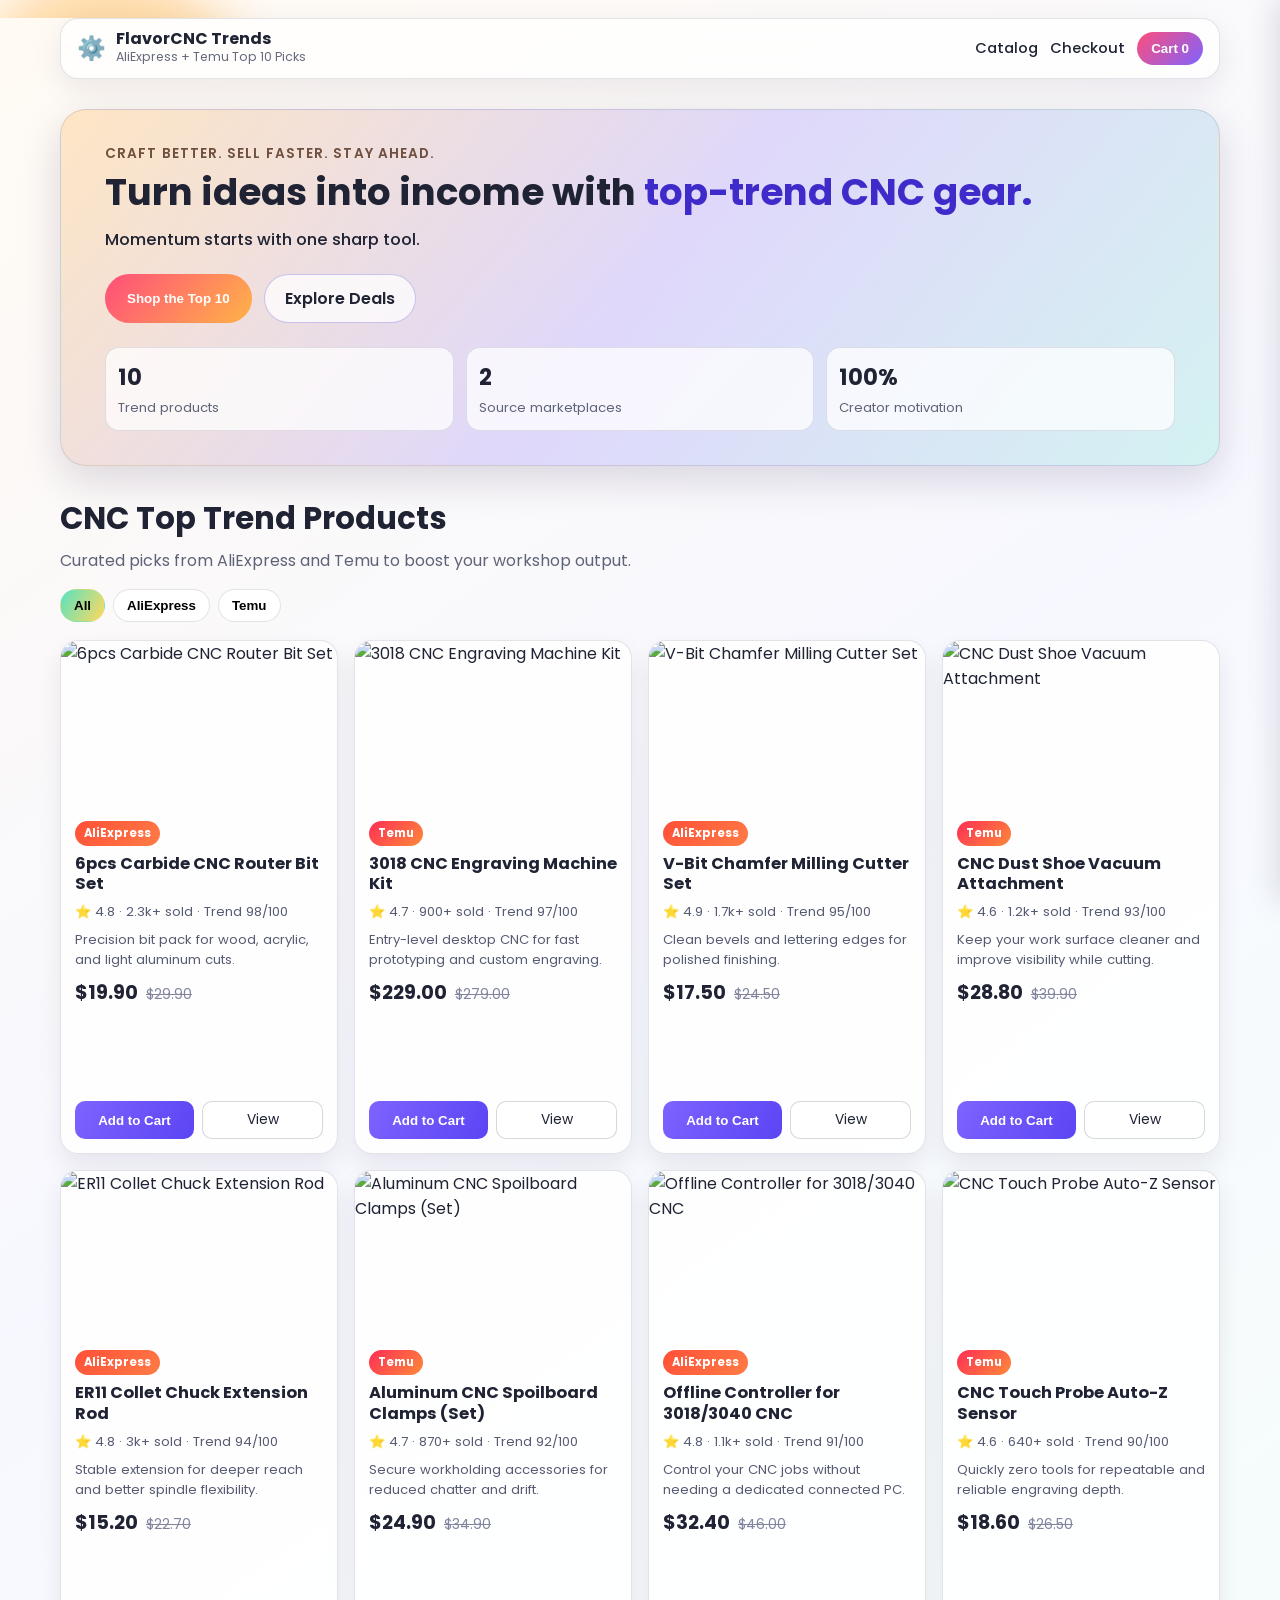
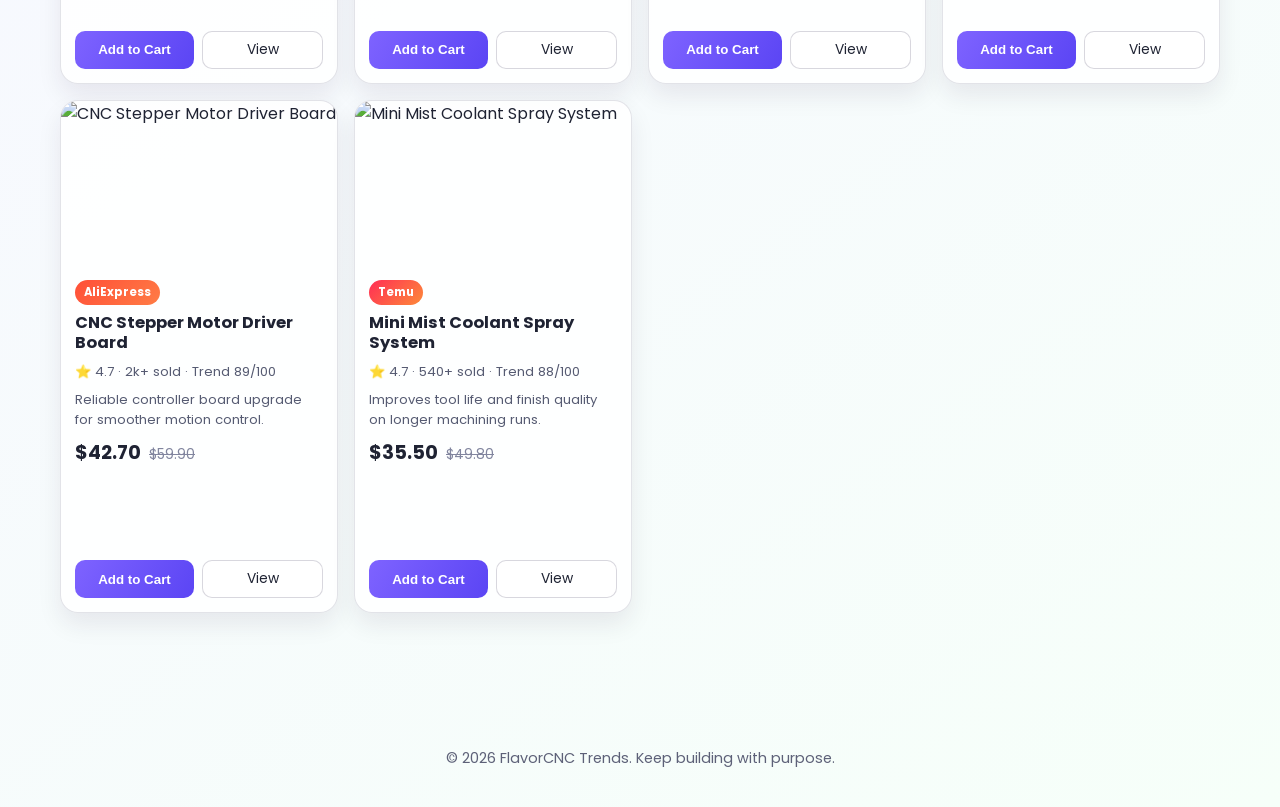
==== index.html @ 356f675e "Initial commit — CNC trend store with product catalog, cart, and payment integration" ====
<!DOCTYPE html>
<html lang="en">
<head>
  <meta charset="UTF-8">
  <meta name="viewport" content="width=device-width, initial-scale=1.0">
  <meta name="description" content="Buy top trending CNC products from AliExpress and Temu with fast checkout options.">
  <title>FlavorCNC Trends | Top 10 CNC Picks</title>
  <link rel="preconnect" href="https://fonts.googleapis.com">
  <link rel="preconnect" href="https://fonts.gstatic.com" crossorigin>
  <link href="https://fonts.googleapis.com/css2?family=Poppins:wght@400;500;600;700;800&display=swap" rel="stylesheet">
  <link rel="stylesheet" href="styles.css">
  <script src="https://www.paypal.com/sdk/js?client-id=sb&currency=USD&intent=capture"></script>
  <script async src="https://pay.google.com/gp/p/js/pay.js"></script>
</head>
<body>
  <div class="flavor-bg" aria-hidden="true">
    <span class="blob blob-1"></span>
    <span class="blob blob-2"></span>
    <span class="blob blob-3"></span>
    <span class="blob blob-4"></span>
  </div>

  <header class="topbar">
    <div class="brand">
      <span class="brand-logo">⚙️</span>
      <div>
        <p class="brand-title">FlavorCNC Trends</p>
        <p class="brand-subtitle">AliExpress + Temu Top 10 Picks</p>
      </div>
    </div>
    <nav class="top-links">
      <a href="#catalog">Catalog</a>
      <a href="#checkout-section">Checkout</a>
      <button id="open-cart-btn" class="cart-chip" type="button">
        Cart <span id="cart-count">0</span>
      </button>
    </nav>
  </header>

  <main class="container">
    <section class="hero" id="home">
      <p class="eyebrow">Craft Better. Sell Faster. Stay Ahead.</p>
      <h1>Turn ideas into income with <span>top-trend CNC gear.</span></h1>
      <p class="motivation" id="hero-motivation">Momentum starts with one sharp tool.</p>
      <div class="hero-actions">
        <button id="shop-now-btn" class="cta-btn" type="button">Shop the Top 10</button>
        <a href="#catalog" class="ghost-btn">Explore Deals</a>
      </div>
      <div class="metrics">
        <article>
          <h3 id="metric-products">0</h3>
          <p>Trend products</p>
        </article>
        <article>
          <h3 id="metric-shops">0</h3>
          <p>Source marketplaces</p>
        </article>
        <article>
          <h3 id="metric-energy">0%</h3>
          <p>Creator motivation</p>
        </article>
      </div>
    </section>

    <section id="catalog" class="catalog">
      <div class="section-head">
        <h2>CNC Top Trend Products</h2>
        <p>Curated picks from AliExpress and Temu to boost your workshop output.</p>
      </div>
      <div class="filter-row" id="filter-row">
        <button class="filter-btn active" data-source="All" type="button">All</button>
        <button class="filter-btn" data-source="AliExpress" type="button">AliExpress</button>
        <button class="filter-btn" data-source="Temu" type="button">Temu</button>
      </div>
      <div id="product-grid" class="product-grid" aria-live="polite"></div>
    </section>

    <aside id="cart-drawer" class="cart-drawer" aria-label="Shopping cart">
      <div class="cart-header">
        <h2>Your Cart</h2>
        <button id="close-cart-btn" class="icon-btn" type="button" aria-label="Close cart">✕</button>
      </div>
      <div id="cart-items" class="cart-items"></div>
      <div class="cart-footer">
        <div class="cart-row">
          <span>Subtotal</span>
          <strong id="cart-total">$0.00</strong>
        </div>
        <button id="checkout-btn" class="checkout-btn" type="button">Proceed to Checkout</button>
      </div>
    </aside>

    <section id="checkout-section" class="checkout-section hidden">
      <div class="checkout-head">
        <h2>Checkout</h2>
        <p>Pay securely using your preferred method.</p>
      </div>
      <div class="checkout-summary">
        <p>Items: <strong id="checkout-items-count">0</strong></p>
        <p>Total: <strong id="checkout-total">$0.00</strong></p>
      </div>
      <div class="payment-methods">
        <article class="pay-card">
          <h3>PayPal</h3>
          <p>Fast checkout with your PayPal account.</p>
          <div id="paypal-button-container" class="pay-slot"></div>
        </article>
        <article class="pay-card">
          <h3>Google Pay</h3>
          <p>Tap-and-go style payment powered by Google Pay.</p>
          <div id="google-pay-button-container" class="pay-slot"></div>
        </article>
      </div>
      <p id="payment-feedback" class="payment-feedback" aria-live="polite"></p>
      <p class="sandbox-note">Sandbox/test payment mode is enabled by default. Replace credentials before production use.</p>
    </section>
  </main>

  <footer class="footer">
    <p>© <span id="year"></span> FlavorCNC Trends. Keep building with purpose.</p>
  </footer>

  <script src="products.js"></script>
  <script src="payments.js"></script>
  <script src="app.js"></script>
</body>
</html>
---- styles.css ----
:root {
  --berry: #ff4e7a;
  --mango: #ffb347;
  --mint: #59e2c2;
  --grape: #7e63ff;
  --citrus: #ffd95e;
  --cream: #fff9ef;
  --ink: #1f2333;
  --panel: rgba(255, 255, 255, 0.85);
  --border: rgba(30, 30, 70, 0.12);
  --shadow: 0 14px 40px rgba(35, 14, 66, 0.15);
}

* {
  box-sizing: border-box;
}

html,
body {
  margin: 0;
  padding: 0;
  font-family: "Poppins", sans-serif;
  color: var(--ink);
  background: linear-gradient(145deg, #fffaf3 0%, #f7f8ff 40%, #f6fff9 100%);
}

body {
  min-height: 100vh;
}

a {
  color: inherit;
}

.flavor-bg {
  position: fixed;
  inset: 0;
  pointer-events: none;
  z-index: -1;
  overflow: hidden;
}

.blob {
  position: absolute;
  width: 280px;
  height: 280px;
  border-radius: 999px;
  filter: blur(26px);
  opacity: 0.45;
  animation: float 14s ease-in-out infinite;
}

.blob-1 {
  background: var(--mango);
  top: -30px;
  left: -30px;
}

.blob-2 {
  background: var(--berry);
  right: 10%;
  top: 80px;
  animation-delay: -2s;
}

.blob-3 {
  background: var(--grape);
  bottom: 15%;
  left: 8%;
  animation-delay: -4s;
}

.blob-4 {
  background: var(--mint);
  right: -60px;
  bottom: -30px;
  animation-delay: -6s;
}

@keyframes float {
  0%,
  100% {
    transform: translateY(0) translateX(0) scale(1);
  }
  50% {
    transform: translateY(-14px) translateX(8px) scale(1.05);
  }
}

.container {
  width: min(1160px, 92vw);
  margin: 0 auto;
  padding-bottom: 90px;
}

.topbar {
  width: min(1160px, 92vw);
  margin: 18px auto 0;
  display: flex;
  justify-content: space-between;
  align-items: center;
  gap: 20px;
  position: sticky;
  top: 12px;
  z-index: 5;
  background: rgba(255, 255, 255, 0.75);
  border: 1px solid var(--border);
  border-radius: 18px;
  backdrop-filter: blur(12px);
  padding: 12px 16px;
  box-shadow: 0 10px 30px rgba(35, 14, 66, 0.08);
}

.brand {
  display: flex;
  align-items: center;
  gap: 10px;
}

.brand-logo {
  font-size: 1.45rem;
}

.brand-title {
  margin: 0;
  font-weight: 700;
  line-height: 1.05;
}

.brand-subtitle {
  margin: 0;
  font-size: 0.78rem;
  color: #676a7c;
}

.top-links {
  display: flex;
  align-items: center;
  gap: 12px;
}

.top-links a {
  font-size: 0.92rem;
  text-decoration: none;
  font-weight: 500;
}

.cart-chip {
  border: 0;
  border-radius: 999px;
  background: linear-gradient(135deg, var(--berry), var(--grape));
  color: #fff;
  font-weight: 600;
  padding: 9px 14px;
  cursor: pointer;
}

.hero {
  margin-top: 30px;
  background: linear-gradient(130deg, rgba(255, 179, 71, 0.28), rgba(126, 99, 255, 0.22), rgba(89, 226, 194, 0.22));
  border: 1px solid var(--border);
  border-radius: 26px;
  padding: 34px clamp(18px, 4vw, 44px);
  box-shadow: var(--shadow);
}

.eyebrow {
  margin: 0 0 8px 0;
  font-size: 0.85rem;
  letter-spacing: 0.08em;
  text-transform: uppercase;
  color: #6f4f3e;
  font-weight: 600;
}

.hero h1 {
  margin: 0;
  font-size: clamp(1.8rem, 2.9vw, 3rem);
  line-height: 1.12;
}

.hero h1 span {
  color: #3f2bc9;
}

.motivation {
  margin: 14px 0 0;
  font-size: 1.04rem;
  font-weight: 500;
}

.hero-actions {
  display: flex;
  gap: 12px;
  margin-top: 22px;
  flex-wrap: wrap;
}

.cta-btn,
.checkout-btn {
  border: 0;
  border-radius: 999px;
  padding: 12px 22px;
  font-weight: 700;
  cursor: pointer;
  background: linear-gradient(130deg, var(--berry), var(--mango));
  color: #fff;
}

.ghost-btn {
  text-decoration: none;
  border-radius: 999px;
  padding: 11px 20px;
  border: 1px solid rgba(63, 43, 201, 0.26);
  background: rgba(255, 255, 255, 0.75);
  font-weight: 600;
}

.metrics {
  margin-top: 24px;
  display: grid;
  grid-template-columns: repeat(3, minmax(120px, 1fr));
  gap: 12px;
}

.metrics article {
  background: rgba(255, 255, 255, 0.75);
  border: 1px solid var(--border);
  border-radius: 14px;
  padding: 12px;
}

.metrics h3 {
  margin: 0;
  font-size: 1.4rem;
}

.metrics p {
  margin: 4px 0 0;
  font-size: 0.82rem;
  color: #5f6378;
}

.catalog {
  margin-top: 30px;
}

.section-head h2 {
  margin: 0;
  font-size: clamp(1.3rem, 2.4vw, 2rem);
}

.section-head p {
  margin: 6px 0 0;
  color: #5f6378;
}

.filter-row {
  display: flex;
  gap: 8px;
  margin: 16px 0 18px;
  flex-wrap: wrap;
}

.filter-btn {
  border: 1px solid var(--border);
  background: rgba(255, 255, 255, 0.9);
  padding: 8px 13px;
  border-radius: 999px;
  cursor: pointer;
  font-weight: 600;
}

.filter-btn.active {
  background: linear-gradient(120deg, var(--mint), var(--citrus));
  border-color: transparent;
}

.product-grid {
  display: grid;
  grid-template-columns: repeat(auto-fill, minmax(240px, 1fr));
  gap: 16px;
}

.product-card {
  background: var(--panel);
  border: 1px solid var(--border);
  border-radius: 18px;
  overflow: hidden;
  box-shadow: 0 12px 24px rgba(34, 18, 56, 0.08);
  display: flex;
  flex-direction: column;
}

.product-image {
  width: 100%;
  aspect-ratio: 1.1 / 1;
  object-fit: cover;
}

.product-body {
  padding: 14px;
  display: flex;
  flex-direction: column;
  gap: 8px;
  height: 100%;
}

.source-tag {
  font-size: 0.72rem;
  font-weight: 700;
  width: fit-content;
  padding: 4px 9px;
  border-radius: 999px;
  color: #fff;
}

.source-tag.aliexpress {
  background: linear-gradient(135deg, #ff4f38, #ff7c45);
}

.source-tag.temu {
  background: linear-gradient(135deg, #ff2d55, #fd8a39);
}

.product-name {
  margin: 0;
  font-size: 1.02rem;
  line-height: 1.25;
}

.meta {
  margin: 0;
  font-size: 0.82rem;
  color: #565b72;
}

.price-row {
  display: flex;
  align-items: baseline;
  gap: 8px;
}

.price {
  margin: 0;
  font-size: 1.2rem;
  font-weight: 700;
}

.old-price {
  margin: 0;
  color: #81859e;
  text-decoration: line-through;
  font-size: 0.86rem;
}

.actions {
  display: flex;
  gap: 8px;
  margin-top: auto;
}

.actions button {
  border: 0;
  border-radius: 10px;
  padding: 9px 10px;
  font-weight: 600;
  cursor: pointer;
  flex: 1;
}

.add-btn {
  background: linear-gradient(120deg, var(--grape), #5b45f4);
  color: #fff;
}

.source-link {
  text-decoration: none;
  border-radius: 10px;
  padding: 8px 10px;
  border: 1px solid rgba(60, 59, 90, 0.2);
  background: #fff;
  font-size: 0.86rem;
  display: inline-flex;
  align-items: center;
  justify-content: center;
  flex: 1;
}

.cart-drawer {
  position: fixed;
  right: -410px;
  top: 0;
  width: min(400px, 92vw);
  height: 100vh;
  background: #fff;
  border-left: 1px solid var(--border);
  box-shadow: -12px 0 30px rgba(30, 20, 60, 0.15);
  display: flex;
  flex-direction: column;
  transition: right 0.3s ease;
  z-index: 10;
}

.cart-drawer.open {
  right: 0;
}

.cart-header,
.cart-footer {
  padding: 16px;
  border-bottom: 1px solid var(--border);
}

.cart-header {
  display: flex;
  justify-content: space-between;
  align-items: center;
}

.cart-header h2 {
  margin: 0;
}

.icon-btn {
  border: 0;
  background: #f1f2ff;
  width: 32px;
  height: 32px;
  border-radius: 8px;
  cursor: pointer;
}

.cart-items {
  flex: 1;
  overflow-y: auto;
  padding: 12px 16px 4px;
  display: grid;
  gap: 12px;
  align-content: start;
}

.empty-cart {
  font-size: 0.92rem;
  color: #5f6378;
  background: #f6f7ff;
  border: 1px dashed rgba(79, 89, 138, 0.3);
  padding: 14px;
  border-radius: 12px;
}

.cart-item {
  border: 1px solid var(--border);
  border-radius: 12px;
  padding: 10px;
  display: grid;
  gap: 8px;
}

.cart-item-top {
  display: flex;
  justify-content: space-between;
  gap: 12px;
}

.cart-item-name {
  margin: 0;
  font-weight: 600;
  line-height: 1.25;
}

.cart-item-price {
  margin: 0;
  font-size: 0.85rem;
  color: #5f6378;
}

.qty-line {
  display: flex;
  justify-content: space-between;
  align-items: center;
}

.qty-controls {
  display: inline-flex;
  align-items: center;
  border: 1px solid var(--border);
  border-radius: 999px;
  overflow: hidden;
}

.qty-controls button {
  border: 0;
  width: 28px;
  height: 28px;
  background: #f2f3ff;
  cursor: pointer;
}

.qty-controls span {
  width: 28px;
  text-align: center;
  font-weight: 600;
}

.remove-btn {
  border: 0;
  background: #ffe9ef;
  color: #b62b56;
  border-radius: 8px;
  padding: 6px 9px;
  font-size: 0.8rem;
  cursor: pointer;
}

.cart-row {
  display: flex;
  justify-content: space-between;
  align-items: center;
}

.checkout-btn {
  width: 100%;
  margin-top: 10px;
}

.checkout-section {
  margin-top: 36px;
  background: rgba(255, 255, 255, 0.88);
  border: 1px solid var(--border);
  border-radius: 22px;
  padding: 22px;
  box-shadow: var(--shadow);
}

.checkout-head h2 {
  margin: 0;
}

.checkout-head p {
  margin: 6px 0 0;
  color: #5f6378;
}

.checkout-summary {
  margin-top: 12px;
  display: flex;
  gap: 14px;
  flex-wrap: wrap;
}

.checkout-summary p {
  margin: 0;
  background: #f7f8ff;
  border: 1px solid rgba(70, 83, 140, 0.2);
  border-radius: 999px;
  padding: 7px 12px;
}

.payment-methods {
  margin-top: 16px;
  display: grid;
  grid-template-columns: repeat(auto-fit, minmax(280px, 1fr));
  gap: 12px;
}

.pay-card {
  border: 1px solid var(--border);
  background: #fff;
  border-radius: 14px;
  padding: 14px;
}

.pay-card h3 {
  margin: 0;
}

.pay-card p {
  margin: 6px 0 10px;
  color: #5f6378;
  font-size: 0.88rem;
}

.pay-slot {
  min-height: 42px;
}

.payment-feedback {
  min-height: 24px;
  margin-top: 14px;
  font-weight: 600;
  color: #2b8f63;
}

.payment-feedback.error {
  color: #cf305f;
}

.sandbox-note {
  margin: 0;
  font-size: 0.8rem;
  color: #5d6178;
}

.footer {
  text-align: center;
  padding: 30px 14px 24px;
  color: #5d6178;
  font-size: 0.9rem;
}

.hidden {
  display: none !important;
}

@media (max-width: 800px) {
  .topbar {
    flex-wrap: wrap;
  }

  .metrics {
    grid-template-columns: 1fr;
  }

  .product-grid {
    grid-template-columns: repeat(auto-fill, minmax(220px, 1fr));
  }
}

@media (max-width: 520px) {
  .top-links {
    width: 100%;
    justify-content: space-between;
  }
}
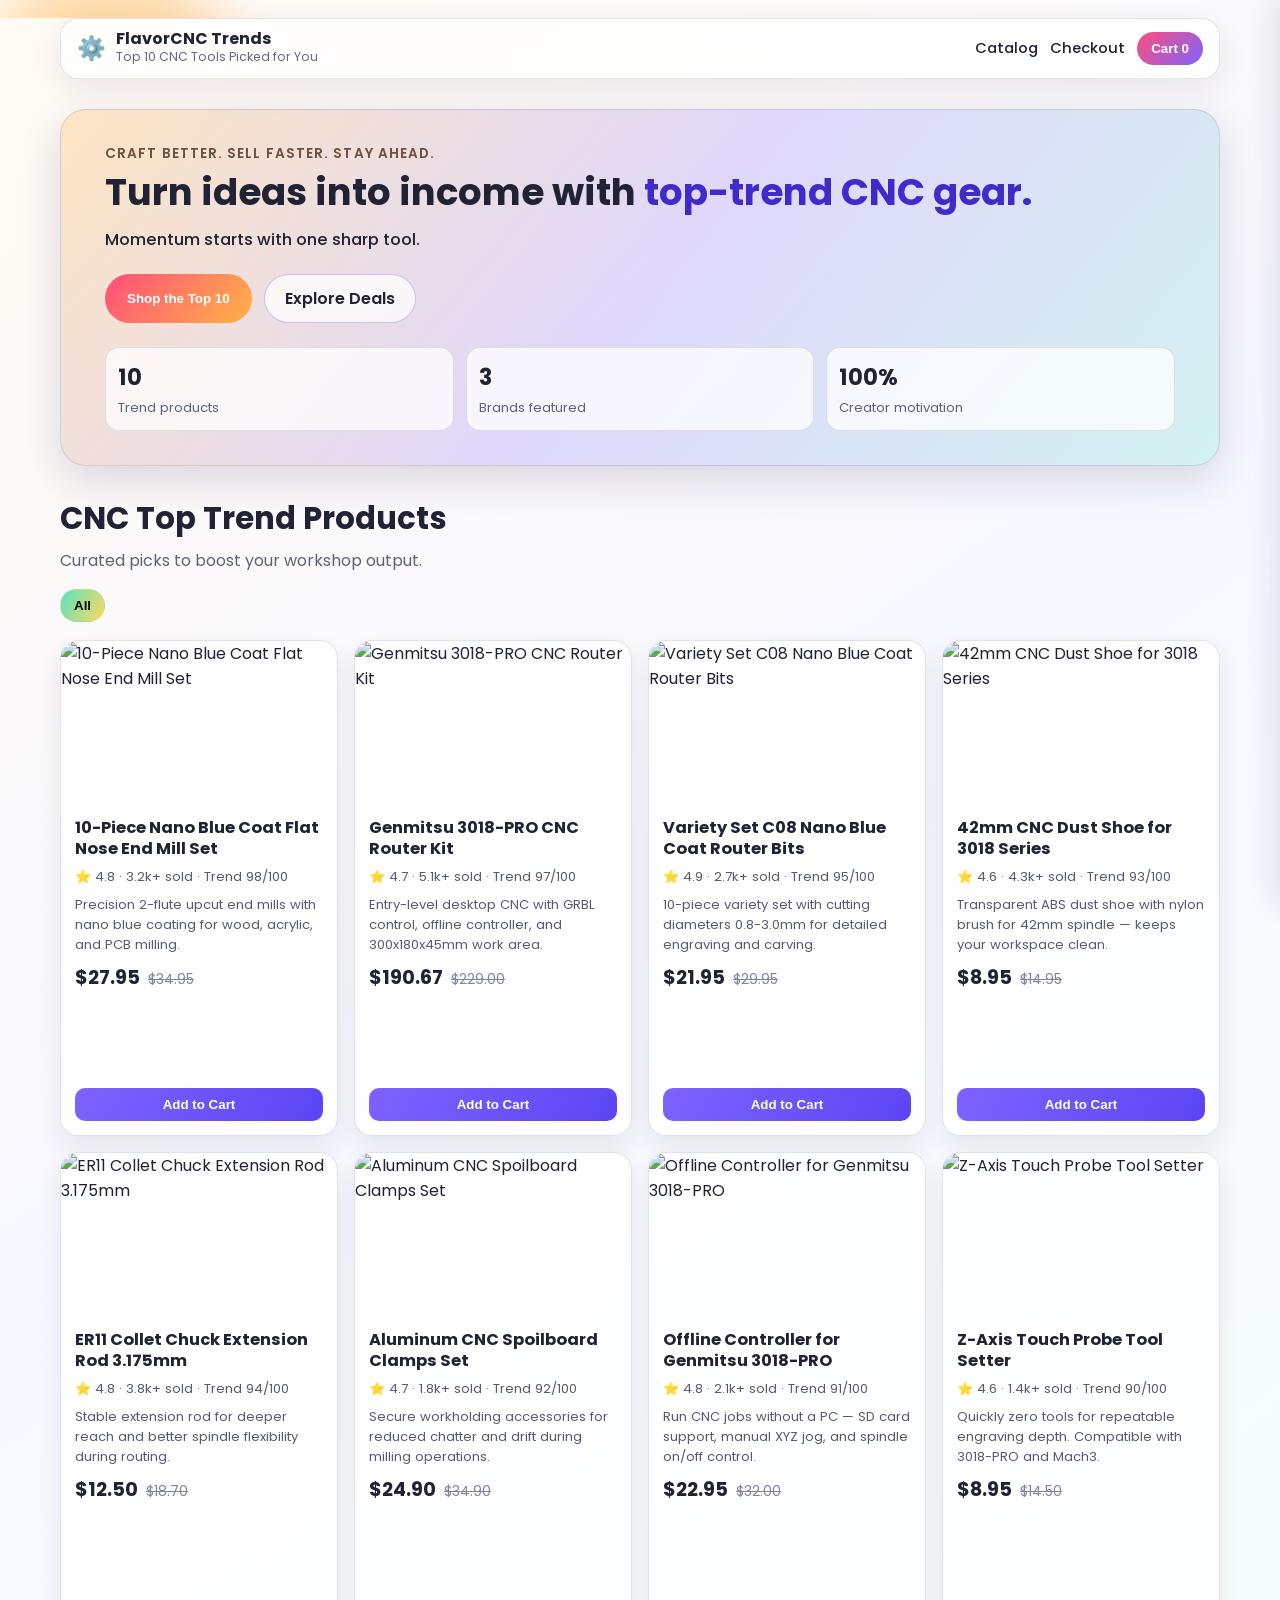
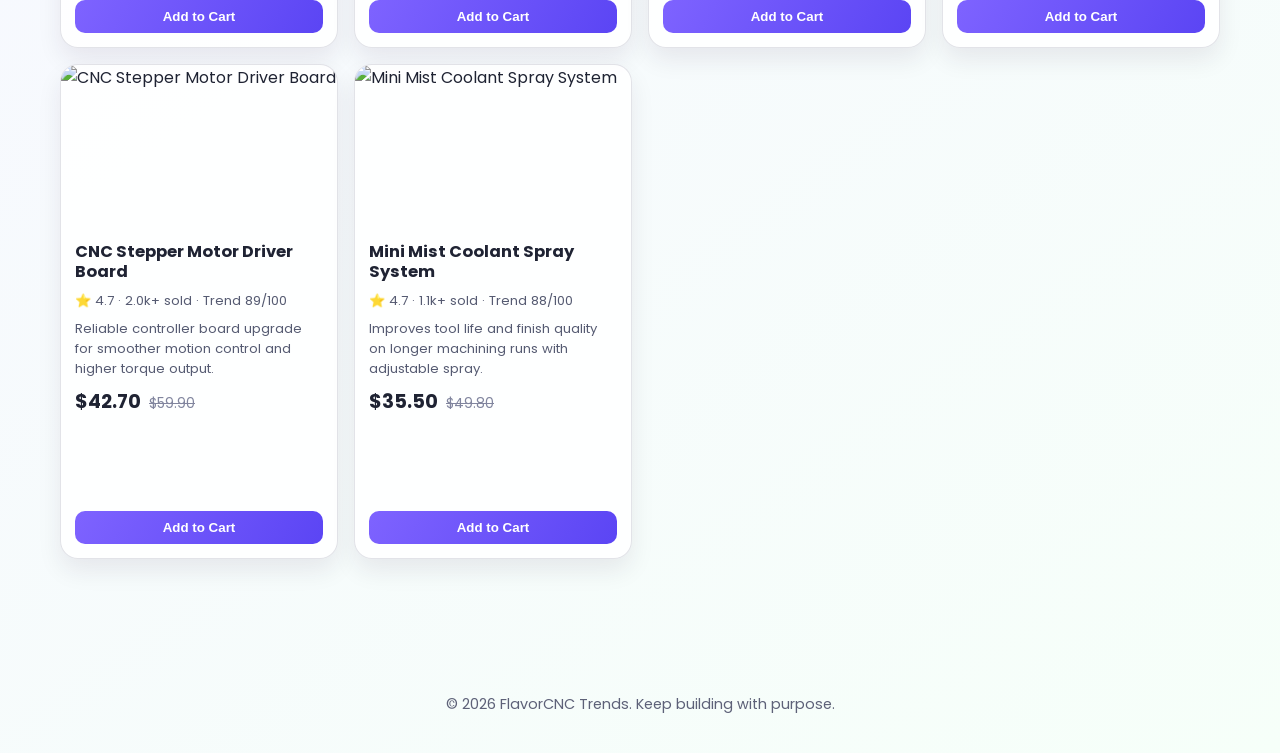
==== commit 93230042: "Remove AliExpress/Temu references, add real product images" ====
--- a/index.html
+++ b/index.html
@@ -3,7 +3,7 @@
 <head>
   <meta charset="UTF-8">
   <meta name="viewport" content="width=device-width, initial-scale=1.0">
-  <meta name="description" content="Buy top trending CNC products from AliExpress and Temu with fast checkout options.">
+  <meta name="description" content="Buy top trending CNC products with fast checkout options. Curated picks to boost your workshop output.">
   <title>FlavorCNC Trends | Top 10 CNC Picks</title>
   <link rel="preconnect" href="https://fonts.googleapis.com">
   <link rel="preconnect" href="https://fonts.gstatic.com" crossorigin>
@@ -25,7 +25,7 @@
       <span class="brand-logo">⚙️</span>
       <div>
         <p class="brand-title">FlavorCNC Trends</p>
-        <p class="brand-subtitle">AliExpress + Temu Top 10 Picks</p>
+        <p class="brand-subtitle">Top 10 CNC Tools Picked for You</p>
       </div>
     </div>
     <nav class="top-links">
@@ -53,7 +53,7 @@
         </article>
         <article>
           <h3 id="metric-shops">0</h3>
-          <p>Source marketplaces</p>
+          <p>Brands featured</p>
         </article>
         <article>
           <h3 id="metric-energy">0%</h3>
@@ -65,12 +65,10 @@
     <section id="catalog" class="catalog">
       <div class="section-head">
         <h2>CNC Top Trend Products</h2>
-        <p>Curated picks from AliExpress and Temu to boost your workshop output.</p>
+        <p>Curated picks to boost your workshop output.</p>
       </div>
       <div class="filter-row" id="filter-row">
         <button class="filter-btn active" data-source="All" type="button">All</button>
-        <button class="filter-btn" data-source="AliExpress" type="button">AliExpress</button>
-        <button class="filter-btn" data-source="Temu" type="button">Temu</button>
       </div>
       <div id="product-grid" class="product-grid" aria-live="polite"></div>
     </section>
--- a/styles.css
+++ b/styles.css
@@ -306,23 +306,6 @@
   height: 100%;
 }
 
-.source-tag {
-  font-size: 0.72rem;
-  font-weight: 700;
-  width: fit-content;
-  padding: 4px 9px;
-  border-radius: 999px;
-  color: #fff;
-}
-
-.source-tag.aliexpress {
-  background: linear-gradient(135deg, #ff4f38, #ff7c45);
-}
-
-.source-tag.temu {
-  background: linear-gradient(135deg, #ff2d55, #fd8a39);
-}
-
 .product-name {
   margin: 0;
   font-size: 1.02rem;
@@ -372,19 +355,6 @@
 .add-btn {
   background: linear-gradient(120deg, var(--grape), #5b45f4);
   color: #fff;
-}
-
-.source-link {
-  text-decoration: none;
-  border-radius: 10px;
-  padding: 8px 10px;
-  border: 1px solid rgba(60, 59, 90, 0.2);
-  background: #fff;
-  font-size: 0.86rem;
-  display: inline-flex;
-  align-items: center;
-  justify-content: center;
-  flex: 1;
 }
 
 .cart-drawer {
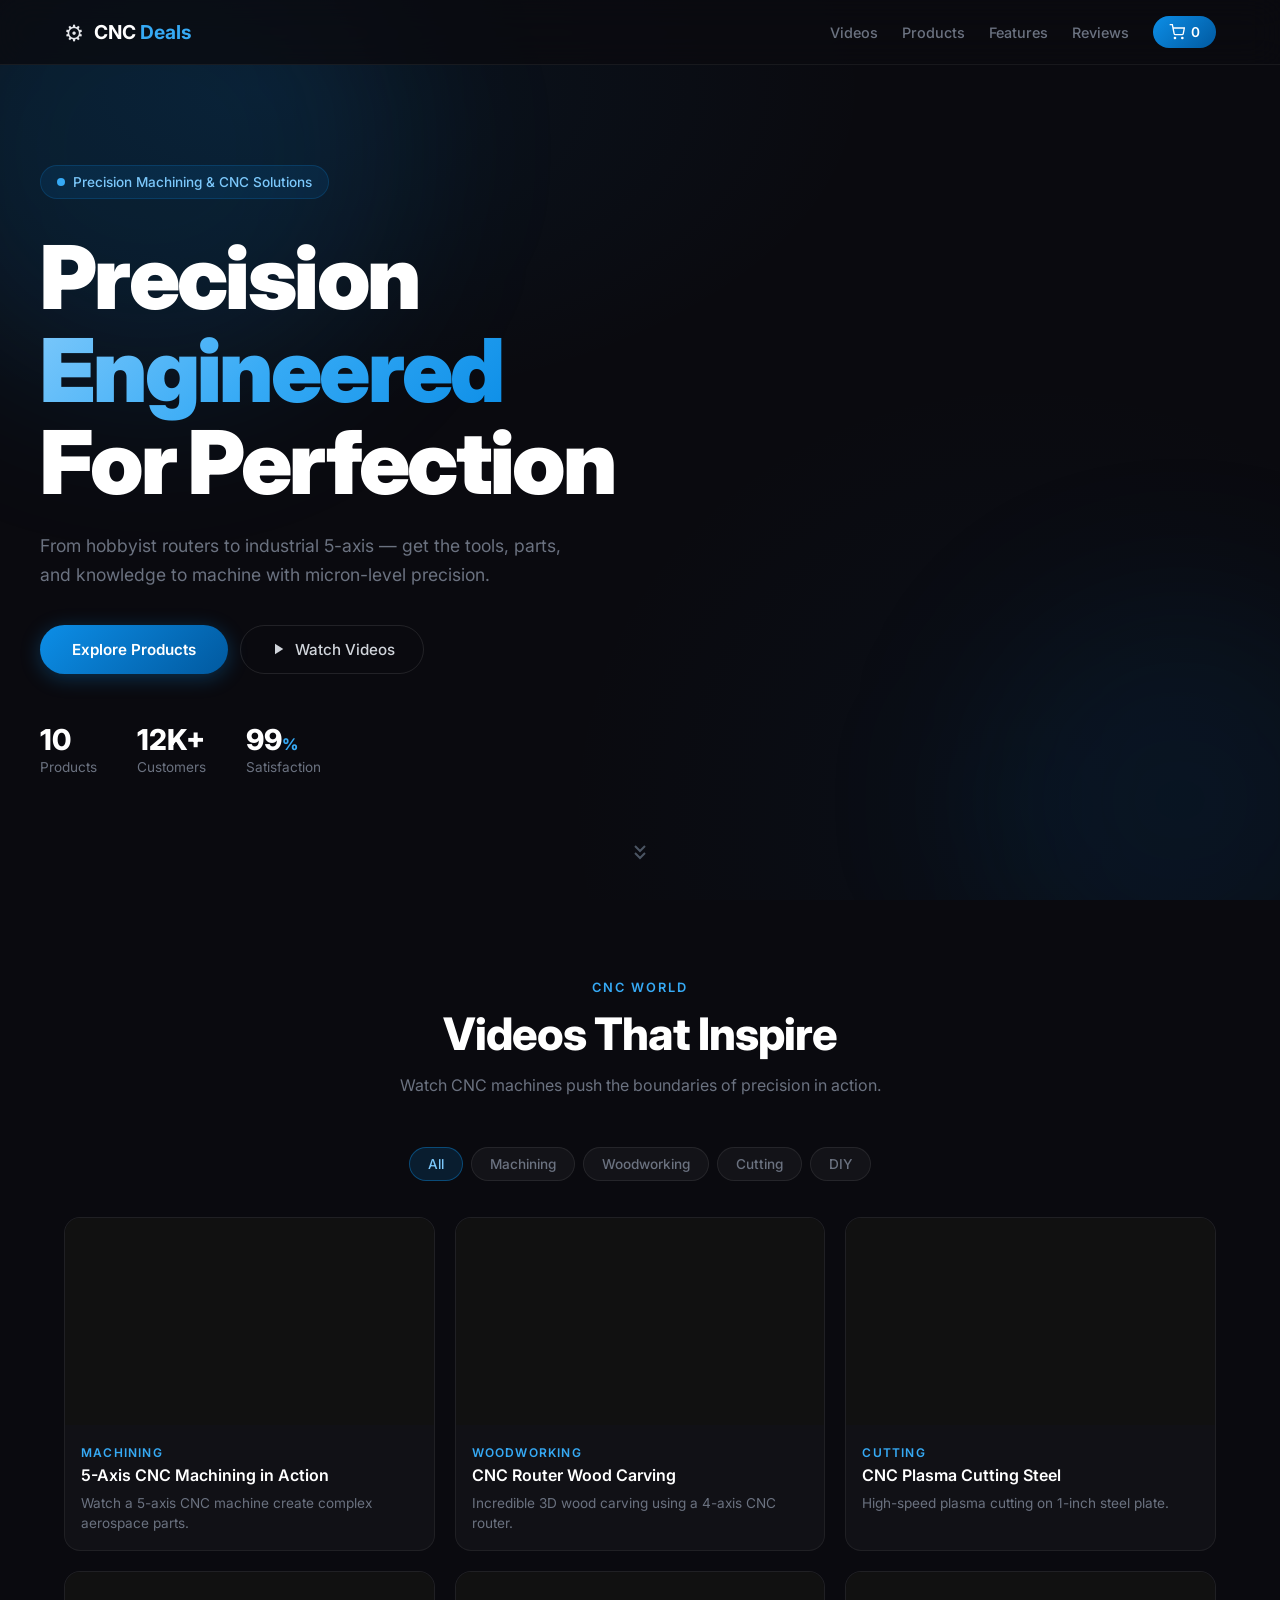
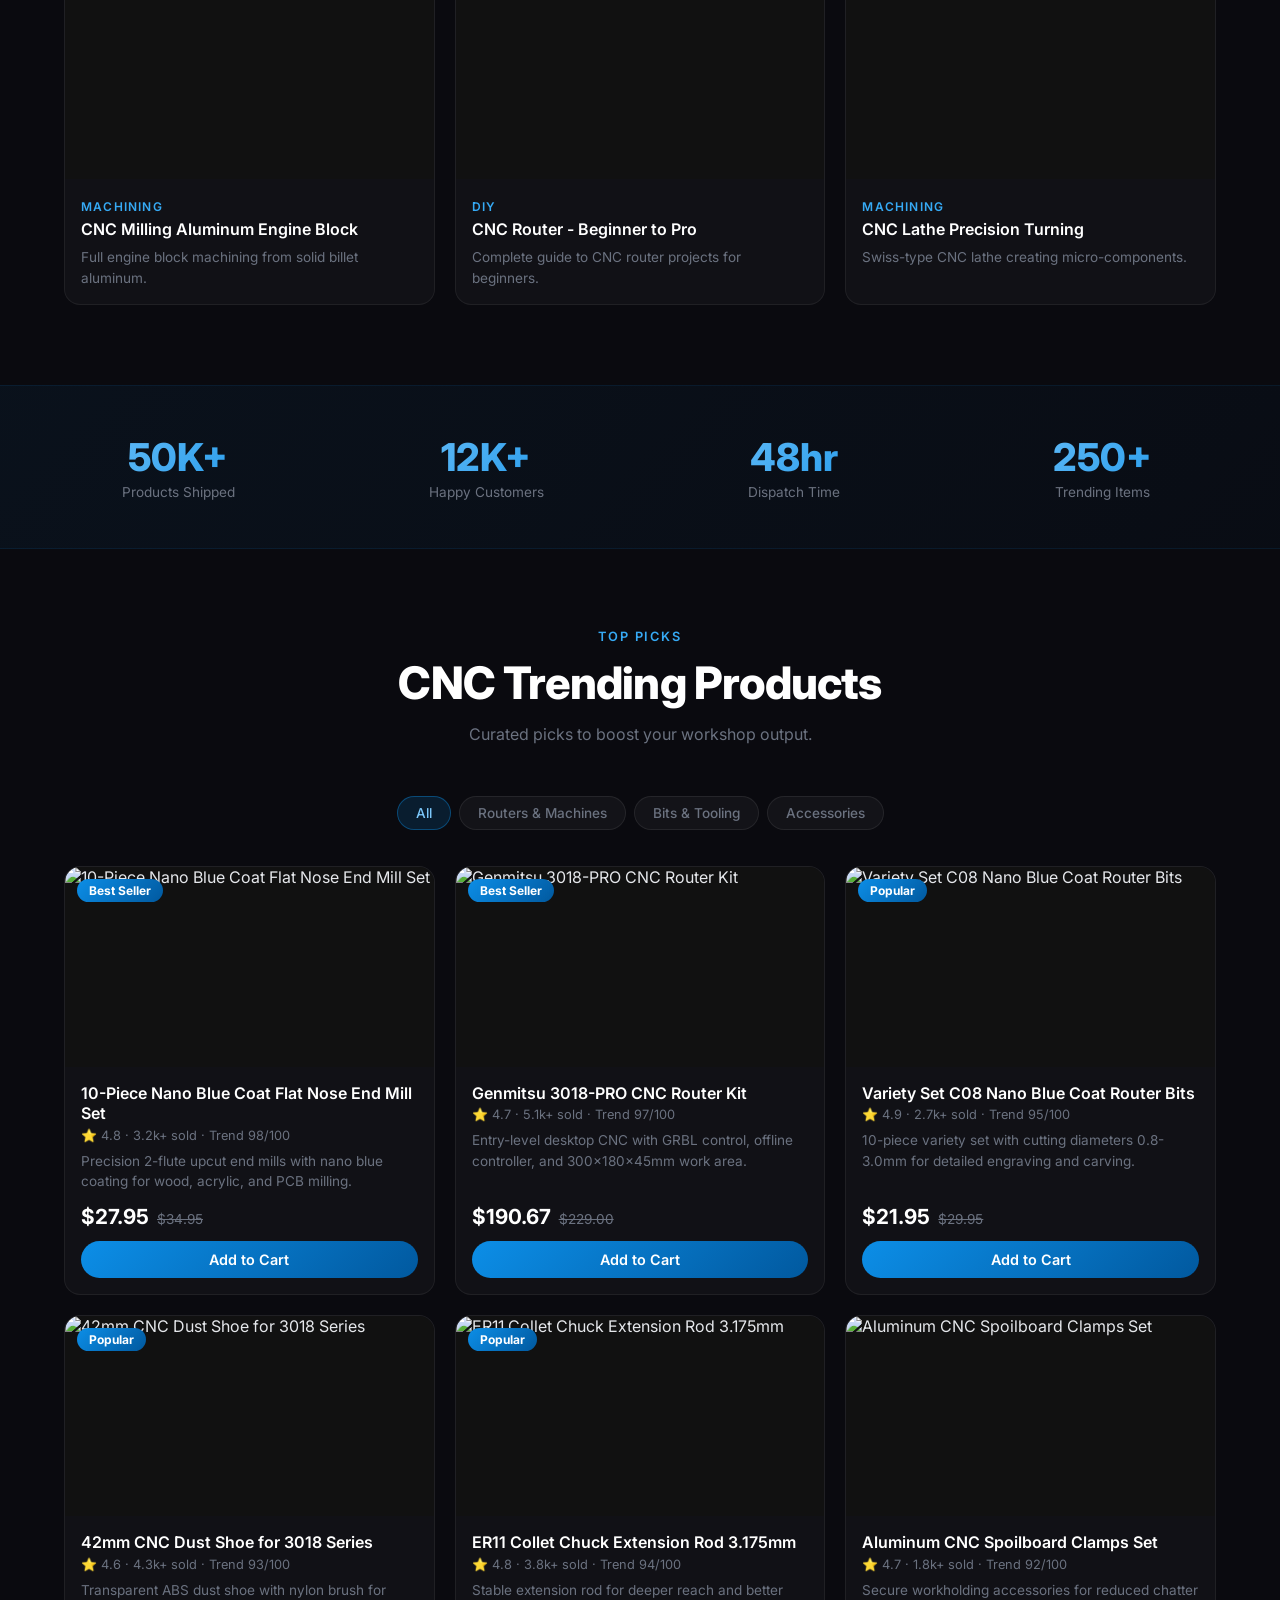
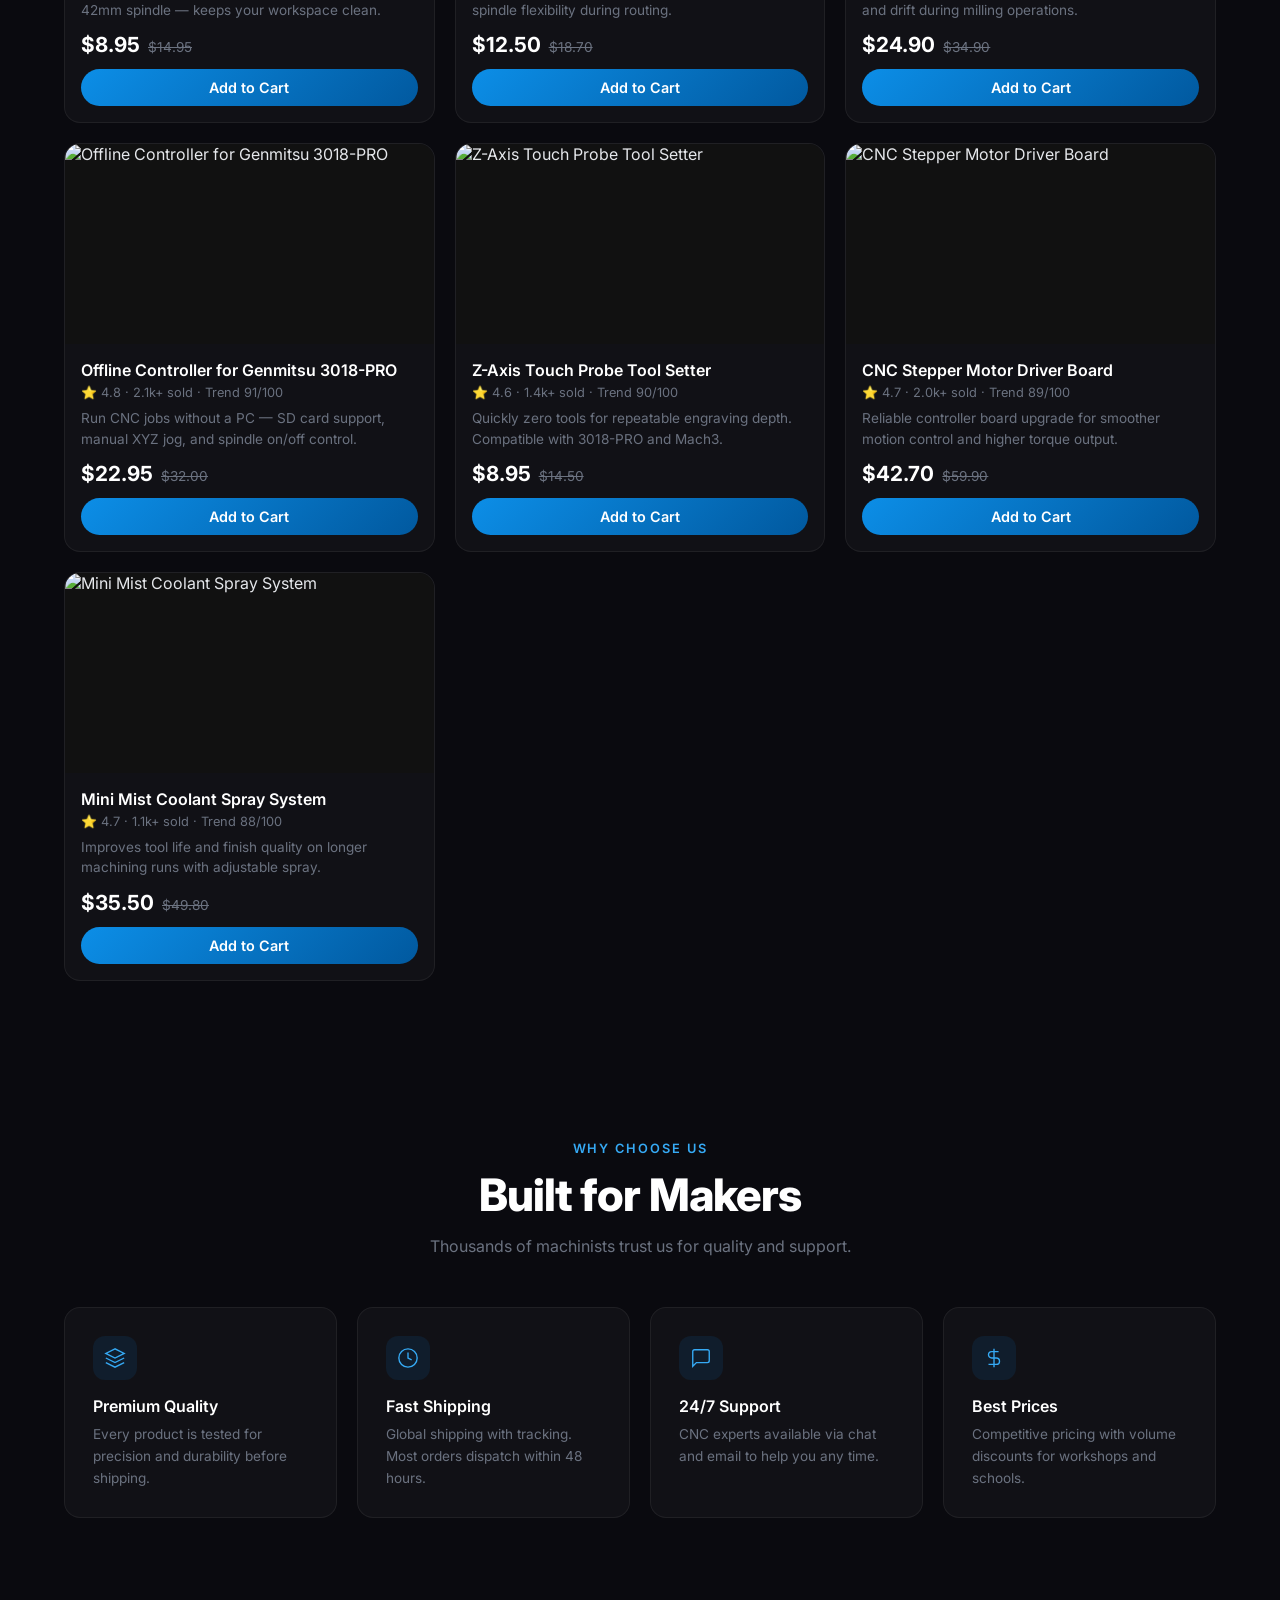
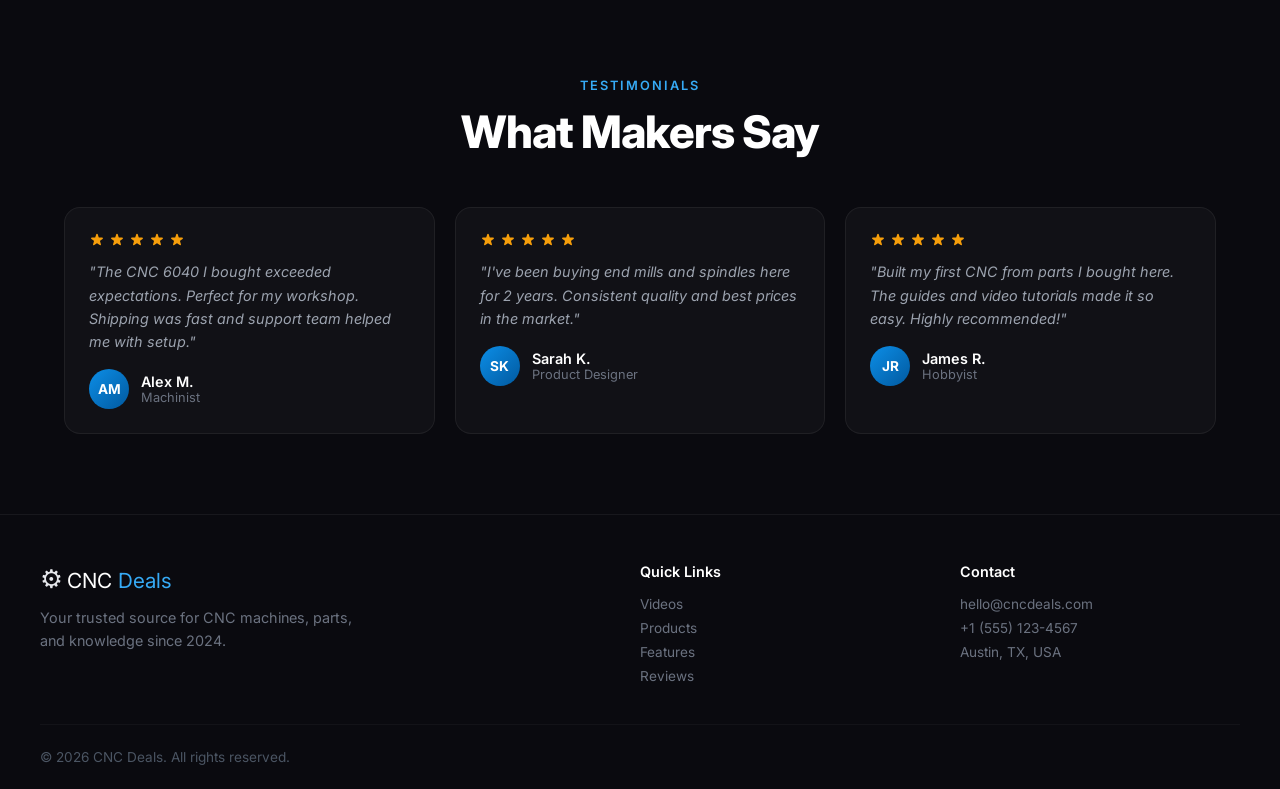
==== commit d84054b6: "Redesign landing page with dynamic video gallery, dark theme, product filtering, testimonials; add d" ====
--- a/index.html
+++ b/index.html
@@ -3,123 +3,301 @@
 <head>
   <meta charset="UTF-8">
   <meta name="viewport" content="width=device-width, initial-scale=1.0">
-  <meta name="description" content="Buy top trending CNC products with fast checkout options. Curated picks to boost your workshop output.">
-  <title>FlavorCNC Trends | Top 10 CNC Picks</title>
+  <meta name="description" content="Premium CNC machines, parts, and tools for precision machining. Shop top CNC routers, spindles, controllers, and end mills.">
+  <title>CNC Deals — Precision Machining Store</title>
   <link rel="preconnect" href="https://fonts.googleapis.com">
   <link rel="preconnect" href="https://fonts.gstatic.com" crossorigin>
-  <link href="https://fonts.googleapis.com/css2?family=Poppins:wght@400;500;600;700;800&display=swap" rel="stylesheet">
+  <link href="https://fonts.googleapis.com/css2?family=Inter:wght@400;500;600;700;800;900&display=swap" rel="stylesheet">
   <link rel="stylesheet" href="styles.css">
   <script src="https://www.paypal.com/sdk/js?client-id=sb&currency=USD&intent=capture"></script>
   <script async src="https://pay.google.com/gp/p/js/pay.js"></script>
 </head>
 <body>
-  <div class="flavor-bg" aria-hidden="true">
-    <span class="blob blob-1"></span>
-    <span class="blob blob-2"></span>
-    <span class="blob blob-3"></span>
-    <span class="blob blob-4"></span>
-  </div>
-
-  <header class="topbar">
-    <div class="brand">
-      <span class="brand-logo">⚙️</span>
-      <div>
-        <p class="brand-title">FlavorCNC Trends</p>
-        <p class="brand-subtitle">Top 10 CNC Tools Picked for You</p>
-      </div>
-    </div>
-    <nav class="top-links">
-      <a href="#catalog">Catalog</a>
-      <a href="#checkout-section">Checkout</a>
-      <button id="open-cart-btn" class="cart-chip" type="button">
-        Cart <span id="cart-count">0</span>
+  <div class="noise-bg"></div>
+
+  <!-- NAVBAR -->
+  <header class="navbar">
+    <div class="nav-inner">
+      <a href="#" class="nav-brand">
+        <span class="brand-icon">⚙</span>
+        <span class="brand-text">CNC <span class="brand-accent">Deals</span></span>
+      </a>
+      <nav class="nav-links">
+        <a href="#videos">Videos</a>
+        <a href="#catalog">Products</a>
+        <a href="#features">Features</a>
+        <a href="#reviews">Reviews</a>
+        <button id="open-cart-btn" class="cart-btn" type="button">
+          <svg class="cart-icon" viewBox="0 0 24 24" fill="none" stroke="currentColor" stroke-width="2">
+            <circle cx="9" cy="21" r="1"/><circle cx="20" cy="21" r="1"/>
+            <path d="M1 1h4l2.68 13.39a2 2 0 0 0 2 1.61h9.72a2 2 0 0 0 2-1.61L23 6H6"/>
+          </svg>
+          <span id="cart-count">0</span>
+        </button>
+      </nav>
+      <button class="mobile-menu-btn" id="mobile-menu-btn" type="button">
+        <span></span><span></span><span></span>
       </button>
-    </nav>
+    </div>
   </header>
 
-  <main class="container">
+  <main>
+    <!-- HERO -->
     <section class="hero" id="home">
-      <p class="eyebrow">Craft Better. Sell Faster. Stay Ahead.</p>
-      <h1>Turn ideas into income with <span>top-trend CNC gear.</span></h1>
-      <p class="motivation" id="hero-motivation">Momentum starts with one sharp tool.</p>
-      <div class="hero-actions">
-        <button id="shop-now-btn" class="cta-btn" type="button">Shop the Top 10</button>
-        <a href="#catalog" class="ghost-btn">Explore Deals</a>
-      </div>
-      <div class="metrics">
-        <article>
-          <h3 id="metric-products">0</h3>
-          <p>Trend products</p>
-        </article>
-        <article>
-          <h3 id="metric-shops">0</h3>
-          <p>Brands featured</p>
-        </article>
-        <article>
-          <h3 id="metric-energy">0%</h3>
-          <p>Creator motivation</p>
-        </article>
-      </div>
-    </section>
-
-    <section id="catalog" class="catalog">
-      <div class="section-head">
-        <h2>CNC Top Trend Products</h2>
-        <p>Curated picks to boost your workshop output.</p>
-      </div>
-      <div class="filter-row" id="filter-row">
-        <button class="filter-btn active" data-source="All" type="button">All</button>
-      </div>
-      <div id="product-grid" class="product-grid" aria-live="polite"></div>
-    </section>
-
-    <aside id="cart-drawer" class="cart-drawer" aria-label="Shopping cart">
+      <div class="hero-bg">
+        <div class="hero-glow hero-glow-1"></div>
+        <div class="hero-glow hero-glow-2"></div>
+      </div>
+      <div class="hero-content">
+        <div class="hero-chip">
+          <span class="chip-dot"></span>
+          Precision Machining &amp; CNC Solutions
+        </div>
+        <h1 class="hero-title">
+          Precision<br>
+          <span class="gradient-text">Engineered</span><br>
+          For Perfection
+        </h1>
+        <p class="hero-sub" id="hero-sub">
+          From hobbyist routers to industrial 5-axis — get the tools, parts, and knowledge to machine with micron-level precision.
+        </p>
+        <div class="hero-actions">
+          <a href="#catalog" class="btn-primary">Explore Products</a>
+          <a href="#videos" class="btn-ghost">
+            <svg class="btn-icon" viewBox="0 0 24 24" fill="currentColor"><path d="M8 5v14l11-7z"/></svg>
+            Watch Videos
+          </a>
+        </div>
+        <div class="hero-metrics">
+          <div class="metric">
+            <span class="metric-value" id="metric-products">0</span>
+            <span class="metric-label">Products</span>
+          </div>
+          <div class="metric">
+            <span class="metric-value" id="metric-customers">0</span>
+            <span class="metric-label">Customers</span>
+          </div>
+          <div class="metric">
+            <span class="metric-value">99<span class="metric-percent">%</span></span>
+            <span class="metric-label">Satisfaction</span>
+          </div>
+        </div>
+      </div>
+      <div class="scroll-indicator">
+        <svg class="scroll-arrow" viewBox="0 0 24 24" fill="none" stroke="currentColor" stroke-width="2">
+          <path d="M7 13l5 5 5-5M7 6l5 5 5-5"/>
+        </svg>
+      </div>
+    </section>
+
+    <!-- VIDEO GALLERY -->
+    <section class="section" id="videos">
+      <div class="section-header">
+        <span class="section-eyebrow">CNC World</span>
+        <h2 class="section-title">Videos That Inspire</h2>
+        <p class="section-desc">Watch CNC machines push the boundaries of precision in action.</p>
+      </div>
+      <div class="filter-row" id="video-filter-row">
+        <button class="filter-btn active" data-filter="all">All</button>
+        <button class="filter-btn" data-filter="machining">Machining</button>
+        <button class="filter-btn" data-filter="woodworking">Woodworking</button>
+        <button class="filter-btn" data-filter="cutting">Cutting</button>
+        <button class="filter-btn" data-filter="diy">DIY</button>
+      </div>
+      <div class="video-grid" id="video-grid"></div>
+    </section>
+
+    <!-- STATS BANNER -->
+    <section class="stats-banner">
+      <div class="stat-item">
+        <span class="stat-number">50K+</span>
+        <span class="stat-label">Products Shipped</span>
+      </div>
+      <div class="stat-item">
+        <span class="stat-number">12K+</span>
+        <span class="stat-label">Happy Customers</span>
+      </div>
+      <div class="stat-item">
+        <span class="stat-number">48hr</span>
+        <span class="stat-label">Dispatch Time</span>
+      </div>
+      <div class="stat-item">
+        <span class="stat-number" id="stat-trending">0</span>
+        <span class="stat-label">Trending Items</span>
+      </div>
+    </section>
+
+    <!-- PRODUCT CATALOG -->
+    <section class="section" id="catalog">
+      <div class="section-header">
+        <span class="section-eyebrow">Top Picks</span>
+        <h2 class="section-title">CNC Trending Products</h2>
+        <p class="section-desc">Curated picks to boost your workshop output.</p>
+      </div>
+      <div class="filter-row" id="product-filter-row">
+        <button class="filter-btn active" data-filter="all">All</button>
+        <button class="filter-btn" data-filter="router">Routers &amp; Machines</button>
+        <button class="filter-btn" data-filter="bits">Bits &amp; Tooling</button>
+        <button class="filter-btn" data-filter="accessories">Accessories</button>
+      </div>
+      <div class="product-grid" id="product-grid"></div>
+    </section>
+
+    <!-- FEATURES -->
+    <section class="section" id="features">
+      <div class="section-header">
+        <span class="section-eyebrow">Why Choose Us</span>
+        <h2 class="section-title">Built for Makers</h2>
+        <p class="section-desc">Thousands of machinists trust us for quality and support.</p>
+      </div>
+      <div class="features-grid">
+        <div class="feature-card">
+          <div class="feature-icon">
+            <svg viewBox="0 0 24 24" fill="none" stroke="currentColor" stroke-width="1.5"><path d="M12 2L2 7l10 5 10-5-10-5zM2 17l10 5 10-5M2 12l10 5 10-5"/></svg>
+          </div>
+          <h3 class="feature-title">Premium Quality</h3>
+          <p class="feature-desc">Every product is tested for precision and durability before shipping.</p>
+        </div>
+        <div class="feature-card">
+          <div class="feature-icon">
+            <svg viewBox="0 0 24 24" fill="none" stroke="currentColor" stroke-width="1.5"><circle cx="12" cy="12" r="10"/><path d="M12 6v6l4 2"/></svg>
+          </div>
+          <h3 class="feature-title">Fast Shipping</h3>
+          <p class="feature-desc">Global shipping with tracking. Most orders dispatch within 48 hours.</p>
+        </div>
+        <div class="feature-card">
+          <div class="feature-icon">
+            <svg viewBox="0 0 24 24" fill="none" stroke="currentColor" stroke-width="1.5"><path d="M21 15a2 2 0 0 1-2 2H7l-4 4V5a2 2 0 0 1 2-2h14a2 2 0 0 1 2 2z"/></svg>
+          </div>
+          <h3 class="feature-title">24/7 Support</h3>
+          <p class="feature-desc">CNC experts available via chat and email to help you any time.</p>
+        </div>
+        <div class="feature-card">
+          <div class="feature-icon">
+            <svg viewBox="0 0 24 24" fill="none" stroke="currentColor" stroke-width="1.5"><path d="M12 2v20M17 5H9.5a3.5 3.5 0 0 0 0 7h5a3.5 3.5 0 0 1 0 7H6"/></svg>
+          </div>
+          <h3 class="feature-title">Best Prices</h3>
+          <p class="feature-desc">Competitive pricing with volume discounts for workshops and schools.</p>
+        </div>
+      </div>
+    </section>
+
+    <!-- TESTIMONIALS -->
+    <section class="section" id="reviews">
+      <div class="section-header">
+        <span class="section-eyebrow">Testimonials</span>
+        <h2 class="section-title">What Makers Say</h2>
+      </div>
+      <div class="testimonials-grid" id="testimonials-grid"></div>
+    </section>
+  </main>
+
+  <!-- CART DRAWER -->
+  <aside id="cart-drawer" class="cart-overlay">
+    <div class="cart-drawer">
       <div class="cart-header">
-        <h2>Your Cart</h2>
-        <button id="close-cart-btn" class="icon-btn" type="button" aria-label="Close cart">✕</button>
+        <h2 class="cart-heading">Your Cart</h2>
+        <button id="close-cart-btn" class="cart-close" type="button" aria-label="Close cart">
+          <svg viewBox="0 0 24 24" fill="none" stroke="currentColor" stroke-width="2"><path d="M18 6L6 18M6 6l12 12"/></svg>
+        </button>
       </div>
       <div id="cart-items" class="cart-items"></div>
       <div class="cart-footer">
-        <div class="cart-row">
-          <span>Subtotal</span>
+        <div class="cart-total-row">
+          <span>Total</span>
           <strong id="cart-total">$0.00</strong>
         </div>
         <button id="checkout-btn" class="checkout-btn" type="button">Proceed to Checkout</button>
       </div>
-    </aside>
-
-    <section id="checkout-section" class="checkout-section hidden">
-      <div class="checkout-head">
+    </div>
+  </aside>
+
+  <!-- CHECKOUT -->
+  <section id="checkout-section" class="checkout-section hidden">
+    <div class="checkout-card">
+      <div class="checkout-header">
         <h2>Checkout</h2>
         <p>Pay securely using your preferred method.</p>
       </div>
       <div class="checkout-summary">
-        <p>Items: <strong id="checkout-items-count">0</strong></p>
-        <p>Total: <strong id="checkout-total">$0.00</strong></p>
-      </div>
-      <div class="payment-methods">
-        <article class="pay-card">
-          <h3>PayPal</h3>
+        <span>Items: <strong id="checkout-items-count">0</strong></span>
+        <span>Total: <strong id="checkout-total">$0.00</strong></span>
+      </div>
+      <div class="payment-grid">
+        <div class="pay-card">
+          <h3><span class="pay-brand">PayPal</span></h3>
           <p>Fast checkout with your PayPal account.</p>
           <div id="paypal-button-container" class="pay-slot"></div>
-        </article>
-        <article class="pay-card">
-          <h3>Google Pay</h3>
+        </div>
+        <div class="pay-card">
+          <h3><span class="pay-brand">Google Pay</span></h3>
           <p>Tap-and-go style payment powered by Google Pay.</p>
           <div id="google-pay-button-container" class="pay-slot"></div>
-        </article>
-      </div>
-      <p id="payment-feedback" class="payment-feedback" aria-live="polite"></p>
+        </div>
+      </div>
+      <p id="payment-feedback" class="payment-feedback"></p>
       <p class="sandbox-note">Sandbox/test payment mode is enabled by default. Replace credentials before production use.</p>
-    </section>
-  </main>
-
+    </div>
+  </section>
+
+  <!-- FOOTER -->
   <footer class="footer">
-    <p>© <span id="year"></span> FlavorCNC Trends. Keep building with purpose.</p>
+    <div class="footer-inner">
+      <div class="footer-brand">
+        <span class="brand-icon">⚙</span>
+        <span class="brand-text">CNC <span class="brand-accent">Deals</span></span>
+        <p>Your trusted source for CNC machines, parts, and knowledge since 2024.</p>
+      </div>
+      <div class="footer-links">
+        <h4>Quick Links</h4>
+        <a href="#videos">Videos</a>
+        <a href="#catalog">Products</a>
+        <a href="#features">Features</a>
+        <a href="#reviews">Reviews</a>
+      </div>
+      <div class="footer-links">
+        <h4>Contact</h4>
+        <span>hello@cncdeals.com</span>
+        <span>+1 (555) 123-4567</span>
+        <span>Austin, TX, USA</span>
+      </div>
+    </div>
+    <div class="footer-bottom">
+      <p>&copy; <span id="year"></span> CNC Deals. All rights reserved.</p>
+    </div>
   </footer>
 
+  <script>
+    const CNC_VIDEOS = [
+      { id: 1, title: "5-Axis CNC Machining in Action", description: "Watch a 5-axis CNC machine create complex aerospace parts.", embedId: "kNfq8pM1K_0", category: "machining" },
+      { id: 2, title: "CNC Router Wood Carving", description: "Incredible 3D wood carving using a 4-axis CNC router.", embedId: "YTq4Ppz_wYg", category: "woodworking" },
+      { id: 3, title: "CNC Plasma Cutting Steel", description: "High-speed plasma cutting on 1-inch steel plate.", embedId: "QwEYY_hHbGo", category: "cutting" },
+      { id: 4, title: "CNC Milling Aluminum Engine Block", description: "Full engine block machining from solid billet aluminum.", embedId: "LWksw7tD1Qs", category: "machining" },
+      { id: 5, title: "CNC Router - Beginner to Pro", description: "Complete guide to CNC router projects for beginners.", embedId: "3gkGq-5gCwk", category: "diy" },
+      { id: 6, title: "CNC Lathe Precision Turning", description: "Swiss-type CNC lathe creating micro-components.", embedId: "aLBwL8mgn_A", category: "machining" }
+    ];
+
+    const TESTIMONIALS = [
+      { name: "Alex M.", role: "Machinist", avatar: "AM", content: "The CNC 6040 I bought exceeded expectations. Perfect for my workshop. Shipping was fast and support team helped me with setup." },
+      { name: "Sarah K.", role: "Product Designer", avatar: "SK", content: "I've been buying end mills and spindles here for 2 years. Consistent quality and best prices in the market." },
+      { name: "James R.", role: "Hobbyist", avatar: "JR", content: "Built my first CNC from parts I bought here. The guides and video tutorials made it so easy. Highly recommended!" }
+    ];
+
+    const PRODUCT_CATEGORIES = {
+      router: ["Genmitsu 3018-PRO CNC Router Kit"],
+      bits: ["10-Piece Nano Blue Coat Flat Nose End Mill Set", "Variety Set C08 Nano Blue Coat Router Bits", "ER11 Collet Chuck Extension Rod 3.175mm", "CNC End Mill Set"],
+      accessories: ["42mm CNC Dust Shoe for 3018 Series", "Aluminum CNC Spoilboard Clamps Set", "Offline Controller for Genmitsu 3018-PRO", "Z-Axis Touch Probe Tool Setter", "CNC Stepper Motor Driver Board", "Mini Mist Coolant Spray System"]
+    };
+
+    function getProductCategory(product) {
+      for (const [cat, names] of Object.entries(PRODUCT_CATEGORIES)) {
+        if (names.some(n => product.name.toLowerCase().includes(n.toLowerCase().slice(0, 10)))) return cat;
+      }
+      return "accessories";
+    }
+  </script>
   <script src="products.js"></script>
+  <script src="app.js"></script>
   <script src="payments.js"></script>
-  <script src="app.js"></script>
 </body>
 </html>
--- a/styles.css
+++ b/styles.css
@@ -1,605 +1,387 @@
-:root {
-  --berry: #ff4e7a;
-  --mango: #ffb347;
-  --mint: #59e2c2;
-  --grape: #7e63ff;
-  --citrus: #ffd95e;
-  --cream: #fff9ef;
-  --ink: #1f2333;
-  --panel: rgba(255, 255, 255, 0.85);
-  --border: rgba(30, 30, 70, 0.12);
-  --shadow: 0 14px 40px rgba(35, 14, 66, 0.15);
-}
-
-* {
-  box-sizing: border-box;
-}
-
-html,
+/* ===== RESET & BASE ===== */
+*, *::before, *::after { box-sizing: border-box; margin: 0; padding: 0; }
+html { scroll-behavior: smooth; }
 body {
-  margin: 0;
-  padding: 0;
-  font-family: "Poppins", sans-serif;
-  color: var(--ink);
-  background: linear-gradient(145deg, #fffaf3 0%, #f7f8ff 40%, #f6fff9 100%);
-}
-
-body {
+  font-family: 'Inter', system-ui, sans-serif;
+  background: #0a0a0f;
+  color: #e5e7eb;
   min-height: 100vh;
-}
-
-a {
-  color: inherit;
-}
-
-.flavor-bg {
-  position: fixed;
-  inset: 0;
-  pointer-events: none;
-  z-index: -1;
-  overflow: hidden;
-}
-
-.blob {
-  position: absolute;
-  width: 280px;
-  height: 280px;
-  border-radius: 999px;
-  filter: blur(26px);
-  opacity: 0.45;
-  animation: float 14s ease-in-out infinite;
-}
-
-.blob-1 {
-  background: var(--mango);
-  top: -30px;
-  left: -30px;
-}
-
-.blob-2 {
-  background: var(--berry);
-  right: 10%;
-  top: 80px;
-  animation-delay: -2s;
-}
-
-.blob-3 {
-  background: var(--grape);
-  bottom: 15%;
-  left: 8%;
-  animation-delay: -4s;
-}
-
-.blob-4 {
-  background: var(--mint);
-  right: -60px;
-  bottom: -30px;
-  animation-delay: -6s;
-}
-
-@keyframes float {
-  0%,
-  100% {
-    transform: translateY(0) translateX(0) scale(1);
-  }
-  50% {
-    transform: translateY(-14px) translateX(8px) scale(1.05);
-  }
-}
-
-.container {
-  width: min(1160px, 92vw);
-  margin: 0 auto;
-  padding-bottom: 90px;
-}
-
-.topbar {
-  width: min(1160px, 92vw);
-  margin: 18px auto 0;
-  display: flex;
-  justify-content: space-between;
-  align-items: center;
-  gap: 20px;
-  position: sticky;
-  top: 12px;
-  z-index: 5;
-  background: rgba(255, 255, 255, 0.75);
-  border: 1px solid var(--border);
-  border-radius: 18px;
-  backdrop-filter: blur(12px);
-  padding: 12px 16px;
-  box-shadow: 0 10px 30px rgba(35, 14, 66, 0.08);
-}
-
-.brand {
-  display: flex;
-  align-items: center;
-  gap: 10px;
-}
-
-.brand-logo {
-  font-size: 1.45rem;
-}
-
-.brand-title {
-  margin: 0;
-  font-weight: 700;
-  line-height: 1.05;
-}
-
-.brand-subtitle {
-  margin: 0;
-  font-size: 0.78rem;
-  color: #676a7c;
-}
-
-.top-links {
-  display: flex;
-  align-items: center;
-  gap: 12px;
-}
-
-.top-links a {
-  font-size: 0.92rem;
-  text-decoration: none;
-  font-weight: 500;
-}
-
-.cart-chip {
-  border: 0;
-  border-radius: 999px;
-  background: linear-gradient(135deg, var(--berry), var(--grape));
-  color: #fff;
-  font-weight: 600;
-  padding: 9px 14px;
-  cursor: pointer;
-}
-
+  -webkit-font-smoothing: antialiased;
+}
+a { color: inherit; text-decoration: none; }
+img { max-width: 100%; display: block; }
+
+/* ===== NOISE BG ===== */
+.noise-bg {
+  position: fixed; inset: 0; z-index: -1; pointer-events: none;
+  background:
+    radial-gradient(ellipse 80% 60% at 20% 10%, rgba(12, 142, 231, 0.08) 0%, transparent 60%),
+    radial-gradient(ellipse 60% 80% at 80% 90%, rgba(1, 89, 159, 0.06) 0%, transparent 60%),
+    radial-gradient(ellipse 100% 50% at 50% 50%, rgba(10, 10, 15, 1) 0%, #0a0a0f 100%);
+}
+
+/* ===== NAVBAR ===== */
+.navbar {
+  position: fixed; top: 0; left: 0; right: 0; z-index: 100;
+  background: rgba(10, 10, 15, 0.8);
+  backdrop-filter: blur(16px);
+  border-bottom: 1px solid rgba(255,255,255,0.06);
+}
+.nav-inner {
+  max-width: 1200px; margin: 0 auto;
+  display: flex; align-items: center; justify-content: space-between;
+  padding: 0 24px; height: 64px;
+}
+.nav-brand { display: flex; align-items: center; gap: 10px; font-weight: 700; }
+.brand-icon { font-size: 1.4rem; }
+.brand-text { font-size: 1.2rem; color: #fff; }
+.brand-accent { color: #36aaf5; }
+.nav-links { display: flex; align-items: center; gap: 24px; }
+.nav-links a {
+  font-size: 0.9rem; font-weight: 500; color: #6b7280;
+  transition: color 0.2s;
+}
+.nav-links a:hover { color: #fff; }
+.cart-btn {
+  display: flex; align-items: center; gap: 6px;
+  background: linear-gradient(135deg, #0c8ee7, #01599f);
+  border: none; color: #fff; font-weight: 600;
+  padding: 8px 16px; border-radius: 999px; cursor: pointer;
+  font-family: inherit; font-size: 0.85rem;
+  transition: all 0.2s;
+}
+.cart-btn:hover { background: linear-gradient(135deg, #36aaf5, #0c8ee7); }
+.cart-icon { width: 16px; height: 16px; }
+.mobile-menu-btn {
+  display: none; flex-direction: column; gap: 5px;
+  background: none; border: none; cursor: pointer; padding: 8px;
+}
+.mobile-menu-btn span {
+  display: block; width: 22px; height: 2px; background: #9ca3af; border-radius: 2px; transition: 0.3s;
+}
+
+/* ===== HERO ===== */
 .hero {
-  margin-top: 30px;
-  background: linear-gradient(130deg, rgba(255, 179, 71, 0.28), rgba(126, 99, 255, 0.22), rgba(89, 226, 194, 0.22));
-  border: 1px solid var(--border);
-  border-radius: 26px;
-  padding: 34px clamp(18px, 4vw, 44px);
-  box-shadow: var(--shadow);
-}
-
-.eyebrow {
-  margin: 0 0 8px 0;
-  font-size: 0.85rem;
-  letter-spacing: 0.08em;
-  text-transform: uppercase;
-  color: #6f4f3e;
-  font-weight: 600;
-}
-
-.hero h1 {
-  margin: 0;
-  font-size: clamp(1.8rem, 2.9vw, 3rem);
-  line-height: 1.12;
-}
-
-.hero h1 span {
-  color: #3f2bc9;
-}
-
-.motivation {
-  margin: 14px 0 0;
-  font-size: 1.04rem;
-  font-weight: 500;
-}
-
-.hero-actions {
-  display: flex;
-  gap: 12px;
-  margin-top: 22px;
-  flex-wrap: wrap;
-}
-
-.cta-btn,
+  position: relative; min-height: 100vh;
+  display: flex; align-items: center; overflow: hidden;
+  padding: 120px 24px 80px;
+}
+.hero-bg { position: absolute; inset: 0; overflow: hidden; }
+.hero-glow {
+  position: absolute; border-radius: 50%; filter: blur(80px);
+}
+.hero-glow-1 {
+  width: 500px; height: 500px;
+  background: rgba(12, 142, 231, 0.12);
+  top: -100px; left: -100px;
+  animation: glow-drift 12s ease-in-out infinite;
+}
+.hero-glow-2 {
+  width: 400px; height: 400px;
+  background: rgba(1, 89, 159, 0.1);
+  bottom: -100px; right: -100px;
+  animation: glow-drift 16s ease-in-out infinite reverse;
+}
+@keyframes glow-drift {
+  0%, 100% { transform: translate(0, 0) scale(1); }
+  50% { transform: translate(40px, -30px) scale(1.15); }
+}
+.hero-content { position: relative; max-width: 1200px; margin: 0 auto; width: 100%; }
+.hero-chip {
+  display: inline-flex; align-items: center; gap: 8px;
+  background: rgba(12, 142, 231, 0.1);
+  border: 1px solid rgba(12, 142, 231, 0.2);
+  padding: 8px 16px; border-radius: 999px;
+  font-size: 0.85rem; color: #7cc8fb; font-weight: 500; margin-bottom: 32px;
+}
+.chip-dot { width: 8px; height: 8px; border-radius: 50%; background: #36aaf5; animation: pulse-dot 2s ease-in-out infinite; }
+@keyframes pulse-dot { 0%, 100% { opacity: 1; } 50% { opacity: 0.4; } }
+.hero-title {
+  font-size: clamp(2.8rem, 7vw, 5.5rem); font-weight: 900; line-height: 1.05;
+  color: #fff; letter-spacing: -0.03em; margin-bottom: 24px;
+}
+.gradient-text {
+  background: linear-gradient(135deg, #7cc8fb, #36aaf5, #0c8ee7);
+  -webkit-background-clip: text; -webkit-text-fill-color: transparent;
+  background-clip: text;
+}
+.hero-sub { font-size: 1.1rem; color: #6b7280; max-width: 540px; line-height: 1.6; margin-bottom: 36px; }
+.hero-actions { display: flex; gap: 12px; flex-wrap: wrap; margin-bottom: 48px; }
+.btn-primary {
+  display: inline-flex; align-items: center;
+  background: linear-gradient(135deg, #0c8ee7, #01599f);
+  color: #fff; font-weight: 600; padding: 14px 32px; border-radius: 999px;
+  font-size: 0.95rem; transition: all 0.2s;
+  box-shadow: 0 4px 20px rgba(12, 142, 231, 0.3);
+}
+.btn-primary:hover { transform: translateY(-2px); box-shadow: 0 8px 30px rgba(12, 142, 231, 0.4); }
+.btn-ghost {
+  display: inline-flex; align-items: center; gap: 8px;
+  border: 1px solid rgba(255,255,255,0.1); color: #d1d5db; font-weight: 500;
+  padding: 14px 28px; border-radius: 999px; font-size: 0.95rem; transition: all 0.2s;
+}
+.btn-ghost:hover { border-color: rgba(54, 170, 245, 0.4); color: #fff; }
+.btn-icon { width: 18px; height: 18px; }
+.hero-metrics { display: flex; gap: 40px; }
+.metric { display: flex; flex-direction: column; }
+.metric-value { font-size: 1.8rem; font-weight: 800; color: #fff; }
+.metric-percent { font-size: 1rem; color: #36aaf5; }
+.metric-label { font-size: 0.85rem; color: #6b7280; margin-top: 2px; }
+.scroll-indicator {
+  position: absolute; bottom: 32px; left: 50%; transform: translateX(-50%);
+  animation: bounce-down 2s ease-in-out infinite; color: #4b5563;
+}
+.scroll-arrow { width: 24px; height: 24px; }
+@keyframes bounce-down { 0%, 100% { transform: translateX(-50%) translateY(0); } 50% { transform: translateX(-50%) translateY(8px); } }
+
+/* ===== SECTIONS ===== */
+.section { padding: 80px 24px; max-width: 1200px; margin: 0 auto; }
+.section-header { text-align: center; margin-bottom: 48px; }
+.section-eyebrow {
+  font-size: 0.8rem; font-weight: 600; text-transform: uppercase; letter-spacing: 0.15em;
+  color: #36aaf5; margin-bottom: 12px; display: block;
+}
+.section-title { font-size: clamp(1.8rem, 4vw, 2.8rem); font-weight: 800; color: #fff; margin-bottom: 12px; letter-spacing: -0.02em; }
+.section-desc { color: #6b7280; font-size: 1rem; max-width: 520px; margin: 0 auto; line-height: 1.6; }
+
+/* ===== FILTER ROW ===== */
+.filter-row {
+  display: flex; gap: 8px; justify-content: center; flex-wrap: wrap; margin-bottom: 36px;
+}
+.filter-btn {
+  background: rgba(255,255,255,0.04);
+  border: 1px solid rgba(255,255,255,0.08);
+  color: #6b7280; font-family: inherit; font-size: 0.85rem; font-weight: 500;
+  padding: 8px 18px; border-radius: 999px; cursor: pointer; transition: all 0.2s;
+}
+.filter-btn:hover { border-color: rgba(54, 170, 245, 0.3); color: #d1d5db; }
+.filter-btn.active {
+  background: rgba(12, 142, 231, 0.15); border-color: rgba(12, 142, 231, 0.4);
+  color: #7cc8fb;
+}
+
+/* ===== VIDEO GRID ===== */
+.video-grid { display: grid; grid-template-columns: repeat(auto-fill, minmax(320px, 1fr)); gap: 20px; }
+.video-card {
+  background: rgba(255,255,255,0.03); border: 1px solid rgba(255,255,255,0.06);
+  border-radius: 16px; overflow: hidden; transition: all 0.3s;
+}
+.video-card:hover { border-color: rgba(12, 142, 231, 0.3); transform: translateY(-4px); box-shadow: 0 12px 40px rgba(0,0,0,0.3); }
+.video-frame { position: relative; aspect-ratio: 16 / 9; background: #111; }
+.video-frame iframe { position: absolute; inset: 0; width: 100%; height: 100%; border: 0; }
+.video-info { padding: 16px; }
+.video-category { font-size: 0.75rem; font-weight: 600; text-transform: uppercase; letter-spacing: 0.1em; color: #36aaf5; }
+.video-title { font-size: 1rem; font-weight: 600; color: #fff; margin: 4px 0 8px; }
+.video-desc { font-size: 0.85rem; color: #6b7280; line-height: 1.5; }
+
+/* ===== STATS BANNER ===== */
+.stats-banner {
+  display: grid; grid-template-columns: repeat(4, 1fr);
+  background: linear-gradient(135deg, rgba(12,142,231,0.06), rgba(1,89,159,0.04));
+  border-top: 1px solid rgba(12,142,231,0.1);
+  border-bottom: 1px solid rgba(12,142,231,0.1);
+  padding: 48px 24px; max-width: 100%;
+}
+.stat-item { text-align: center; }
+.stat-number {
+  display: block; font-size: clamp(1.6rem, 3vw, 2.4rem); font-weight: 800;
+  background: linear-gradient(135deg, #7cc8fb, #0c8ee7);
+  -webkit-background-clip: text; -webkit-text-fill-color: transparent;
+  background-clip: text;
+}
+.stat-label { font-size: 0.85rem; color: #6b7280; margin-top: 4px; display: block; }
+
+/* ===== PRODUCT GRID ===== */
+.product-grid { display: grid; grid-template-columns: repeat(auto-fill, minmax(280px, 1fr)); gap: 20px; }
+.product-card {
+  background: rgba(255,255,255,0.03); border: 1px solid rgba(255,255,255,0.06);
+  border-radius: 16px; overflow: hidden; transition: all 0.3s;
+  display: flex; flex-direction: column;
+}
+.product-card:hover { border-color: rgba(12, 142, 231, 0.25); transform: translateY(-4px); box-shadow: 0 12px 40px rgba(0,0,0,0.3); }
+.product-image-wrap {
+  position: relative; height: 200px; overflow: hidden; background: #111;
+  display: flex; align-items: center; justify-content: center;
+}
+.product-image-wrap img { width: 100%; height: 100%; object-fit: cover; transition: transform 0.4s; }
+.product-card:hover .product-image-wrap img { transform: scale(1.05); }
+.product-badge {
+  position: absolute; top: 12px; left: 12px;
+  background: linear-gradient(135deg, #0c8ee7, #01599f);
+  color: #fff; font-size: 0.75rem; font-weight: 700;
+  padding: 4px 12px; border-radius: 999px;
+}
+.product-body { padding: 16px; flex: 1; display: flex; flex-direction: column; }
+.product-name {
+  font-size: 1rem; font-weight: 600; color: #fff; margin-bottom: 4px; line-height: 1.3;
+}
+.product-name a { color: inherit; }
+.product-name a:hover { color: #7cc8fb; }
+.product-meta { font-size: 0.8rem; color: #6b7280; margin-bottom: 8px; }
+.product-desc { font-size: 0.85rem; color: #6b7280; line-height: 1.5; margin-bottom: 12px; flex: 1; }
+.product-price-row { display: flex; align-items: baseline; gap: 8px; margin-bottom: 12px; }
+.product-price { font-size: 1.3rem; font-weight: 700; color: #fff; }
+.product-old-price { font-size: 0.85rem; color: #6b7280; text-decoration: line-through; }
+.product-add-btn {
+  width: 100%; padding: 10px; border: none; border-radius: 999px;
+  background: linear-gradient(135deg, #0c8ee7, #01599f);
+  color: #fff; font-weight: 600; font-size: 0.9rem; cursor: pointer;
+  font-family: inherit; transition: all 0.2s;
+}
+.product-add-btn:hover { background: linear-gradient(135deg, #36aaf5, #0c8ee7); }
+
+/* ===== FEATURES ===== */
+.features-grid { display: grid; grid-template-columns: repeat(auto-fill, minmax(250px, 1fr)); gap: 20px; }
+.feature-card {
+  background: rgba(255,255,255,0.03); border: 1px solid rgba(255,255,255,0.06);
+  border-radius: 16px; padding: 28px; transition: all 0.3s;
+}
+.feature-card:hover { border-color: rgba(12, 142, 231, 0.2); }
+.feature-icon {
+  width: 44px; height: 44px; border-radius: 12px;
+  background: rgba(12, 142, 231, 0.1); display: flex; align-items: center; justify-content: center;
+  margin-bottom: 16px; color: #36aaf5;
+}
+.feature-icon svg { width: 22px; height: 22px; }
+.feature-title { font-size: 1rem; font-weight: 600; color: #fff; margin-bottom: 8px; }
+.feature-desc { font-size: 0.85rem; color: #6b7280; line-height: 1.6; }
+
+/* ===== TESTIMONIALS ===== */
+.testimonials-grid { display: grid; grid-template-columns: repeat(auto-fill, minmax(320px, 1fr)); gap: 20px; }
+.testimonial-card {
+  background: rgba(255,255,255,0.03); border: 1px solid rgba(255,255,255,0.06);
+  border-radius: 16px; padding: 24px; transition: all 0.3s;
+}
+.testimonial-card:hover { border-color: rgba(12, 142, 231, 0.2); }
+.stars { display: flex; gap: 4px; margin-bottom: 12px; }
+.stars svg { width: 16px; height: 16px; color: #f59e0b; }
+.testimonial-content { font-size: 0.9rem; color: #9ca3af; line-height: 1.6; margin-bottom: 16px; font-style: italic; }
+.testimonial-author { display: flex; align-items: center; gap: 12px; }
+.testimonial-avatar {
+  width: 40px; height: 40px; border-radius: 50%;
+  background: linear-gradient(135deg, #0c8ee7, #01599f);
+  display: flex; align-items: center; justify-content: center;
+  color: #fff; font-size: 0.85rem; font-weight: 700;
+}
+.testimonial-name { font-weight: 600; color: #fff; font-size: 0.9rem; }
+.testimonial-role { font-size: 0.8rem; color: #6b7280; }
+
+/* ===== CART DRAWER ===== */
+.cart-overlay {
+  position: fixed; inset: 0; z-index: 200;
+  background: rgba(0,0,0,0.6); backdrop-filter: blur(4px);
+  opacity: 0; visibility: hidden; transition: all 0.3s;
+  display: flex; justify-content: flex-end;
+}
+.cart-overlay.open { opacity: 1; visibility: visible; }
+.cart-drawer {
+  width: min(420px, 100vw); height: 100vh; background: #12121a;
+  border-left: 1px solid rgba(255,255,255,0.06);
+  display: flex; flex-direction: column; transform: translateX(100%); transition: transform 0.3s;
+}
+.cart-overlay.open .cart-drawer { transform: translateX(0); }
+.cart-header {
+  display: flex; justify-content: space-between; align-items: center;
+  padding: 20px 24px; border-bottom: 1px solid rgba(255,255,255,0.06);
+}
+.cart-heading { font-size: 1.2rem; font-weight: 700; color: #fff; }
+.cart-close {
+  background: rgba(255,255,255,0.06); border: none; color: #9ca3af;
+  width: 36px; height: 36px; border-radius: 10px; cursor: pointer;
+  display: flex; align-items: center; justify-content: center; transition: all 0.2s;
+}
+.cart-close:hover { background: rgba(255,255,255,0.1); color: #fff; }
+.cart-close svg { width: 20px; height: 20px; }
+.cart-items { flex: 1; overflow-y: auto; padding: 16px 24px; display: grid; gap: 12px; align-content: start; }
+.cart-empty {
+  text-align: center; padding: 40px 0; color: #6b7280; font-size: 0.9rem;
+}
+.cart-item {
+  background: rgba(255,255,255,0.03); border: 1px solid rgba(255,255,255,0.06);
+  border-radius: 12px; padding: 12px;
+}
+.cart-item-top { display: flex; justify-content: space-between; gap: 12px; margin-bottom: 8px; }
+.cart-item-name { font-weight: 600; color: #fff; font-size: 0.9rem; }
+.cart-item-price { font-size: 0.8rem; color: #6b7280; margin-top: 2px; }
+.cart-item-remove {
+  background: rgba(239, 68, 68, 0.1); border: none; color: #ef4444;
+  padding: 4px 10px; border-radius: 6px; cursor: pointer; font-size: 0.8rem; font-weight: 500;
+}
+.cart-item-bottom { display: flex; justify-content: space-between; align-items: center; }
+.qty-controls { display: inline-flex; align-items: center; border: 1px solid rgba(255,255,255,0.1); border-radius: 999px; overflow: hidden; }
+.qty-controls button {
+  width: 28px; height: 28px; border: none; background: rgba(255,255,255,0.04);
+  color: #9ca3af; cursor: pointer; font-size: 1rem; transition: all 0.2s;
+}
+.qty-controls button:hover { background: rgba(255,255,255,0.08); color: #fff; }
+.qty-controls span { width: 28px; text-align: center; font-size: 0.85rem; font-weight: 600; color: #fff; }
+.cart-item-subtotal { font-weight: 600; color: #fff; font-size: 0.9rem; }
+.cart-footer {
+  padding: 20px 24px; border-top: 1px solid rgba(255,255,255,0.06);
+}
+.cart-total-row { display: flex; justify-content: space-between; align-items: center; margin-bottom: 12px; }
+.cart-total-row span { color: #6b7280; }
+.cart-total-row strong { font-size: 1.3rem; color: #fff; }
 .checkout-btn {
-  border: 0;
-  border-radius: 999px;
-  padding: 12px 22px;
-  font-weight: 700;
-  cursor: pointer;
-  background: linear-gradient(130deg, var(--berry), var(--mango));
-  color: #fff;
-}
-
-.ghost-btn {
-  text-decoration: none;
-  border-radius: 999px;
-  padding: 11px 20px;
-  border: 1px solid rgba(63, 43, 201, 0.26);
-  background: rgba(255, 255, 255, 0.75);
-  font-weight: 600;
-}
-
-.metrics {
-  margin-top: 24px;
-  display: grid;
-  grid-template-columns: repeat(3, minmax(120px, 1fr));
-  gap: 12px;
-}
-
-.metrics article {
-  background: rgba(255, 255, 255, 0.75);
-  border: 1px solid var(--border);
-  border-radius: 14px;
-  padding: 12px;
-}
-
-.metrics h3 {
-  margin: 0;
-  font-size: 1.4rem;
-}
-
-.metrics p {
-  margin: 4px 0 0;
-  font-size: 0.82rem;
-  color: #5f6378;
-}
-
-.catalog {
-  margin-top: 30px;
-}
-
-.section-head h2 {
-  margin: 0;
-  font-size: clamp(1.3rem, 2.4vw, 2rem);
-}
-
-.section-head p {
-  margin: 6px 0 0;
-  color: #5f6378;
-}
-
-.filter-row {
-  display: flex;
-  gap: 8px;
-  margin: 16px 0 18px;
-  flex-wrap: wrap;
-}
-
-.filter-btn {
-  border: 1px solid var(--border);
-  background: rgba(255, 255, 255, 0.9);
-  padding: 8px 13px;
-  border-radius: 999px;
-  cursor: pointer;
-  font-weight: 600;
-}
-
-.filter-btn.active {
-  background: linear-gradient(120deg, var(--mint), var(--citrus));
-  border-color: transparent;
-}
-
-.product-grid {
-  display: grid;
-  grid-template-columns: repeat(auto-fill, minmax(240px, 1fr));
-  gap: 16px;
-}
-
-.product-card {
-  background: var(--panel);
-  border: 1px solid var(--border);
-  border-radius: 18px;
-  overflow: hidden;
-  box-shadow: 0 12px 24px rgba(34, 18, 56, 0.08);
-  display: flex;
-  flex-direction: column;
-}
-
-.product-image {
-  width: 100%;
-  aspect-ratio: 1.1 / 1;
-  object-fit: cover;
-}
-
-.product-body {
-  padding: 14px;
-  display: flex;
-  flex-direction: column;
-  gap: 8px;
-  height: 100%;
-}
-
-.product-name {
-  margin: 0;
-  font-size: 1.02rem;
-  line-height: 1.25;
-}
-
-.meta {
-  margin: 0;
-  font-size: 0.82rem;
-  color: #565b72;
-}
-
-.price-row {
-  display: flex;
-  align-items: baseline;
-  gap: 8px;
-}
-
-.price {
-  margin: 0;
-  font-size: 1.2rem;
-  font-weight: 700;
-}
-
-.old-price {
-  margin: 0;
-  color: #81859e;
-  text-decoration: line-through;
-  font-size: 0.86rem;
-}
-
-.actions {
-  display: flex;
-  gap: 8px;
-  margin-top: auto;
-}
-
-.actions button {
-  border: 0;
-  border-radius: 10px;
-  padding: 9px 10px;
-  font-weight: 600;
-  cursor: pointer;
-  flex: 1;
-}
-
-.add-btn {
-  background: linear-gradient(120deg, var(--grape), #5b45f4);
-  color: #fff;
-}
-
-.cart-drawer {
-  position: fixed;
-  right: -410px;
-  top: 0;
-  width: min(400px, 92vw);
-  height: 100vh;
-  background: #fff;
-  border-left: 1px solid var(--border);
-  box-shadow: -12px 0 30px rgba(30, 20, 60, 0.15);
-  display: flex;
-  flex-direction: column;
-  transition: right 0.3s ease;
-  z-index: 10;
-}
-
-.cart-drawer.open {
-  right: 0;
-}
-
-.cart-header,
-.cart-footer {
-  padding: 16px;
-  border-bottom: 1px solid var(--border);
-}
-
-.cart-header {
-  display: flex;
-  justify-content: space-between;
-  align-items: center;
-}
-
-.cart-header h2 {
-  margin: 0;
-}
-
-.icon-btn {
-  border: 0;
-  background: #f1f2ff;
-  width: 32px;
-  height: 32px;
-  border-radius: 8px;
-  cursor: pointer;
-}
-
-.cart-items {
-  flex: 1;
-  overflow-y: auto;
-  padding: 12px 16px 4px;
-  display: grid;
-  gap: 12px;
-  align-content: start;
-}
-
-.empty-cart {
-  font-size: 0.92rem;
-  color: #5f6378;
-  background: #f6f7ff;
-  border: 1px dashed rgba(79, 89, 138, 0.3);
-  padding: 14px;
-  border-radius: 12px;
-}
-
-.cart-item {
-  border: 1px solid var(--border);
-  border-radius: 12px;
-  padding: 10px;
-  display: grid;
-  gap: 8px;
-}
-
-.cart-item-top {
-  display: flex;
-  justify-content: space-between;
-  gap: 12px;
-}
-
-.cart-item-name {
-  margin: 0;
-  font-weight: 600;
-  line-height: 1.25;
-}
-
-.cart-item-price {
-  margin: 0;
-  font-size: 0.85rem;
-  color: #5f6378;
-}
-
-.qty-line {
-  display: flex;
-  justify-content: space-between;
-  align-items: center;
-}
-
-.qty-controls {
-  display: inline-flex;
-  align-items: center;
-  border: 1px solid var(--border);
-  border-radius: 999px;
-  overflow: hidden;
-}
-
-.qty-controls button {
-  border: 0;
-  width: 28px;
-  height: 28px;
-  background: #f2f3ff;
-  cursor: pointer;
-}
-
-.qty-controls span {
-  width: 28px;
-  text-align: center;
-  font-weight: 600;
-}
-
-.remove-btn {
-  border: 0;
-  background: #ffe9ef;
-  color: #b62b56;
-  border-radius: 8px;
-  padding: 6px 9px;
-  font-size: 0.8rem;
-  cursor: pointer;
-}
-
-.cart-row {
-  display: flex;
-  justify-content: space-between;
-  align-items: center;
-}
-
-.checkout-btn {
-  width: 100%;
-  margin-top: 10px;
-}
-
+  width: 100%; padding: 14px; border: none; border-radius: 999px;
+  background: linear-gradient(135deg, #0c8ee7, #01599f);
+  color: #fff; font-weight: 700; font-size: 0.95rem; cursor: pointer;
+  font-family: inherit; transition: all 0.2s;
+}
+.checkout-btn:hover { background: linear-gradient(135deg, #36aaf5, #0c8ee7); }
+
+/* ===== CHECKOUT ===== */
 .checkout-section {
-  margin-top: 36px;
-  background: rgba(255, 255, 255, 0.88);
-  border: 1px solid var(--border);
-  border-radius: 22px;
-  padding: 22px;
-  box-shadow: var(--shadow);
-}
-
-.checkout-head h2 {
-  margin: 0;
-}
-
-.checkout-head p {
-  margin: 6px 0 0;
-  color: #5f6378;
-}
-
-.checkout-summary {
-  margin-top: 12px;
-  display: flex;
-  gap: 14px;
-  flex-wrap: wrap;
-}
-
-.checkout-summary p {
-  margin: 0;
-  background: #f7f8ff;
-  border: 1px solid rgba(70, 83, 140, 0.2);
-  border-radius: 999px;
-  padding: 7px 12px;
-}
-
-.payment-methods {
-  margin-top: 16px;
-  display: grid;
-  grid-template-columns: repeat(auto-fit, minmax(280px, 1fr));
-  gap: 12px;
-}
-
-.pay-card {
-  border: 1px solid var(--border);
-  background: #fff;
-  border-radius: 14px;
-  padding: 14px;
-}
-
-.pay-card h3 {
-  margin: 0;
-}
-
-.pay-card p {
-  margin: 6px 0 10px;
-  color: #5f6378;
-  font-size: 0.88rem;
-}
-
-.pay-slot {
-  min-height: 42px;
-}
-
-.payment-feedback {
-  min-height: 24px;
-  margin-top: 14px;
-  font-weight: 600;
-  color: #2b8f63;
-}
-
-.payment-feedback.error {
-  color: #cf305f;
-}
-
-.sandbox-note {
-  margin: 0;
-  font-size: 0.8rem;
-  color: #5d6178;
-}
-
-.footer {
-  text-align: center;
-  padding: 30px 14px 24px;
-  color: #5d6178;
-  font-size: 0.9rem;
-}
-
-.hidden {
-  display: none !important;
-}
-
-@media (max-width: 800px) {
-  .topbar {
-    flex-wrap: wrap;
-  }
-
-  .metrics {
-    grid-template-columns: 1fr;
-  }
-
-  .product-grid {
-    grid-template-columns: repeat(auto-fill, minmax(220px, 1fr));
-  }
-}
-
-@media (max-width: 520px) {
-  .top-links {
-    width: 100%;
-    justify-content: space-between;
-  }
-}
+  max-width: 1200px; margin: 0 auto; padding: 0 24px 80px;
+}
+.checkout-card {
+  background: rgba(255,255,255,0.03); border: 1px solid rgba(255,255,255,0.06);
+  border-radius: 20px; padding: 32px;
+}
+.checkout-header { margin-bottom: 20px; }
+.checkout-header h2 { font-size: 1.5rem; font-weight: 700; color: #fff; }
+.checkout-header p { color: #6b7280; font-size: 0.9rem; margin-top: 4px; }
+.checkout-summary { display: flex; gap: 16px; margin-bottom: 24px; }
+.checkout-summary span {
+  background: rgba(255,255,255,0.04); border: 1px solid rgba(255,255,255,0.06);
+  padding: 8px 16px; border-radius: 999px; font-size: 0.9rem; color: #d1d5db;
+}
+.payment-grid { display: grid; grid-template-columns: repeat(auto-fit, minmax(280px, 1fr)); gap: 16px; margin-bottom: 16px; }
+.pay-card { background: rgba(255,255,255,0.03); border: 1px solid rgba(255,255,255,0.06); border-radius: 14px; padding: 20px; }
+.pay-card h3 { margin-bottom: 4px; }
+.pay-brand { font-size: 1rem; color: #fff; }
+.pay-card p { font-size: 0.85rem; color: #6b7280; margin-bottom: 12px; }
+.pay-slot { min-height: 44px; }
+.payment-feedback { min-height: 24px; font-size: 0.9rem; font-weight: 500; color: #10b981; }
+.payment-feedback.error { color: #ef4444; }
+.sandbox-note { font-size: 0.8rem; color: #6b7280; margin-top: 12px; }
+.hidden { display: none !important; }
+
+/* ===== FOOTER ===== */
+.footer { border-top: 1px solid rgba(255,255,255,0.06); padding: 48px 24px 24px; }
+.footer-inner { max-width: 1200px; margin: 0 auto; display: grid; grid-template-columns: 2fr 1fr 1fr; gap: 40px; margin-bottom: 32px; }
+.footer-brand .brand-icon { font-size: 1.6rem; }
+.footer-brand .brand-text { font-size: 1.3rem; }
+.footer-brand p { color: #6b7280; font-size: 0.9rem; margin-top: 12px; max-width: 320px; line-height: 1.6; }
+.footer-links h4 { color: #fff; font-size: 0.9rem; font-weight: 600; margin-bottom: 16px; }
+.footer-links a, .footer-links span { display: block; color: #6b7280; font-size: 0.85rem; margin-bottom: 8px; transition: color 0.2s; }
+.footer-links a:hover { color: #36aaf5; }
+.footer-bottom { max-width: 1200px; margin: 0 auto; padding-top: 24px; border-top: 1px solid rgba(255,255,255,0.04); }
+.footer-bottom p { color: #4b5563; font-size: 0.85rem; }
+
+/* ===== RESPONSIVE ===== */
+@media (max-width: 768px) {
+  .nav-links a { display: none; }
+  .mobile-menu-btn { display: flex; }
+  .hero-metrics { gap: 24px; }
+  .metric-value { font-size: 1.4rem; }
+  .stats-banner { grid-template-columns: repeat(2, 1fr); gap: 24px; }
+  .video-grid, .product-grid, .features-grid, .testimonials-grid { grid-template-columns: 1fr; }
+  .footer-inner { grid-template-columns: 1fr; gap: 24px; }
+}
+@media (max-width: 480px) {
+  .hero { padding: 100px 16px 60px; }
+  .section { padding: 60px 16px; }
+  .hero-actions { flex-direction: column; }
+  .btn-primary, .btn-ghost { width: 100%; justify-content: center; }
+}
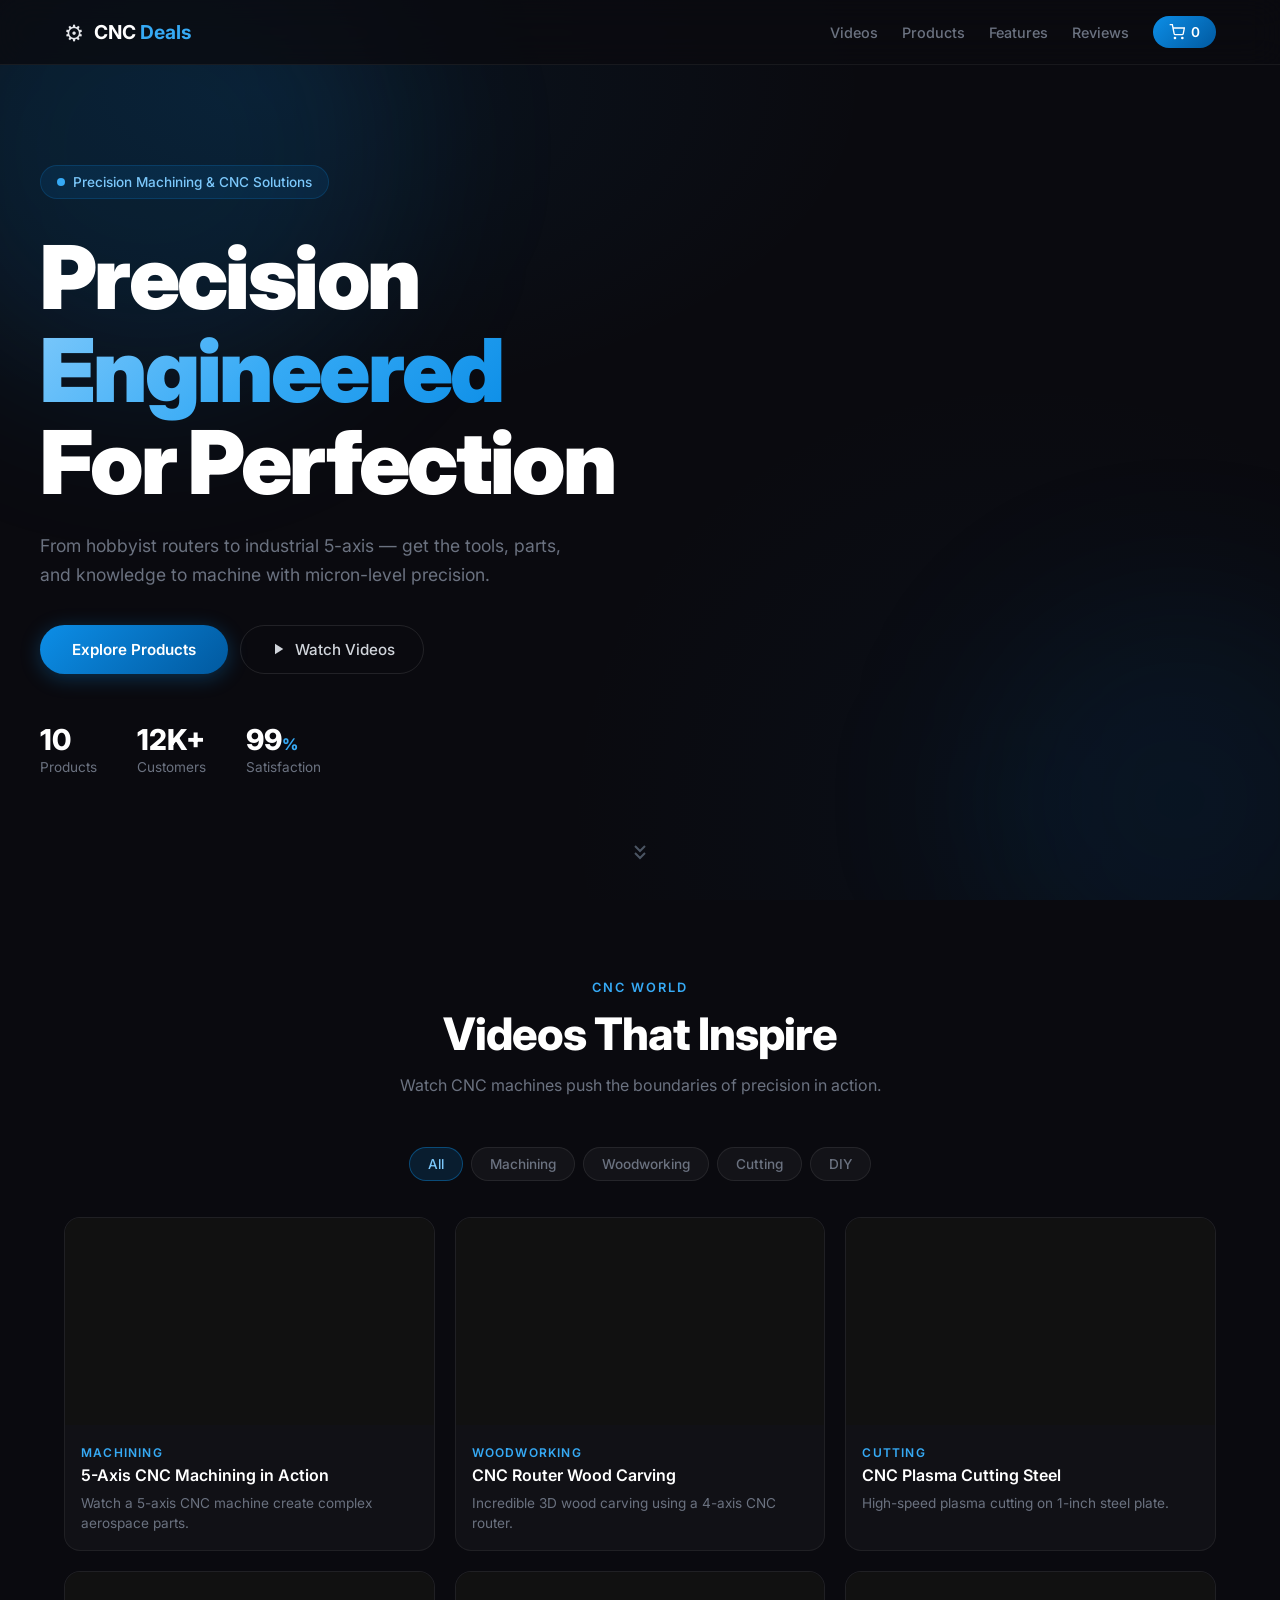
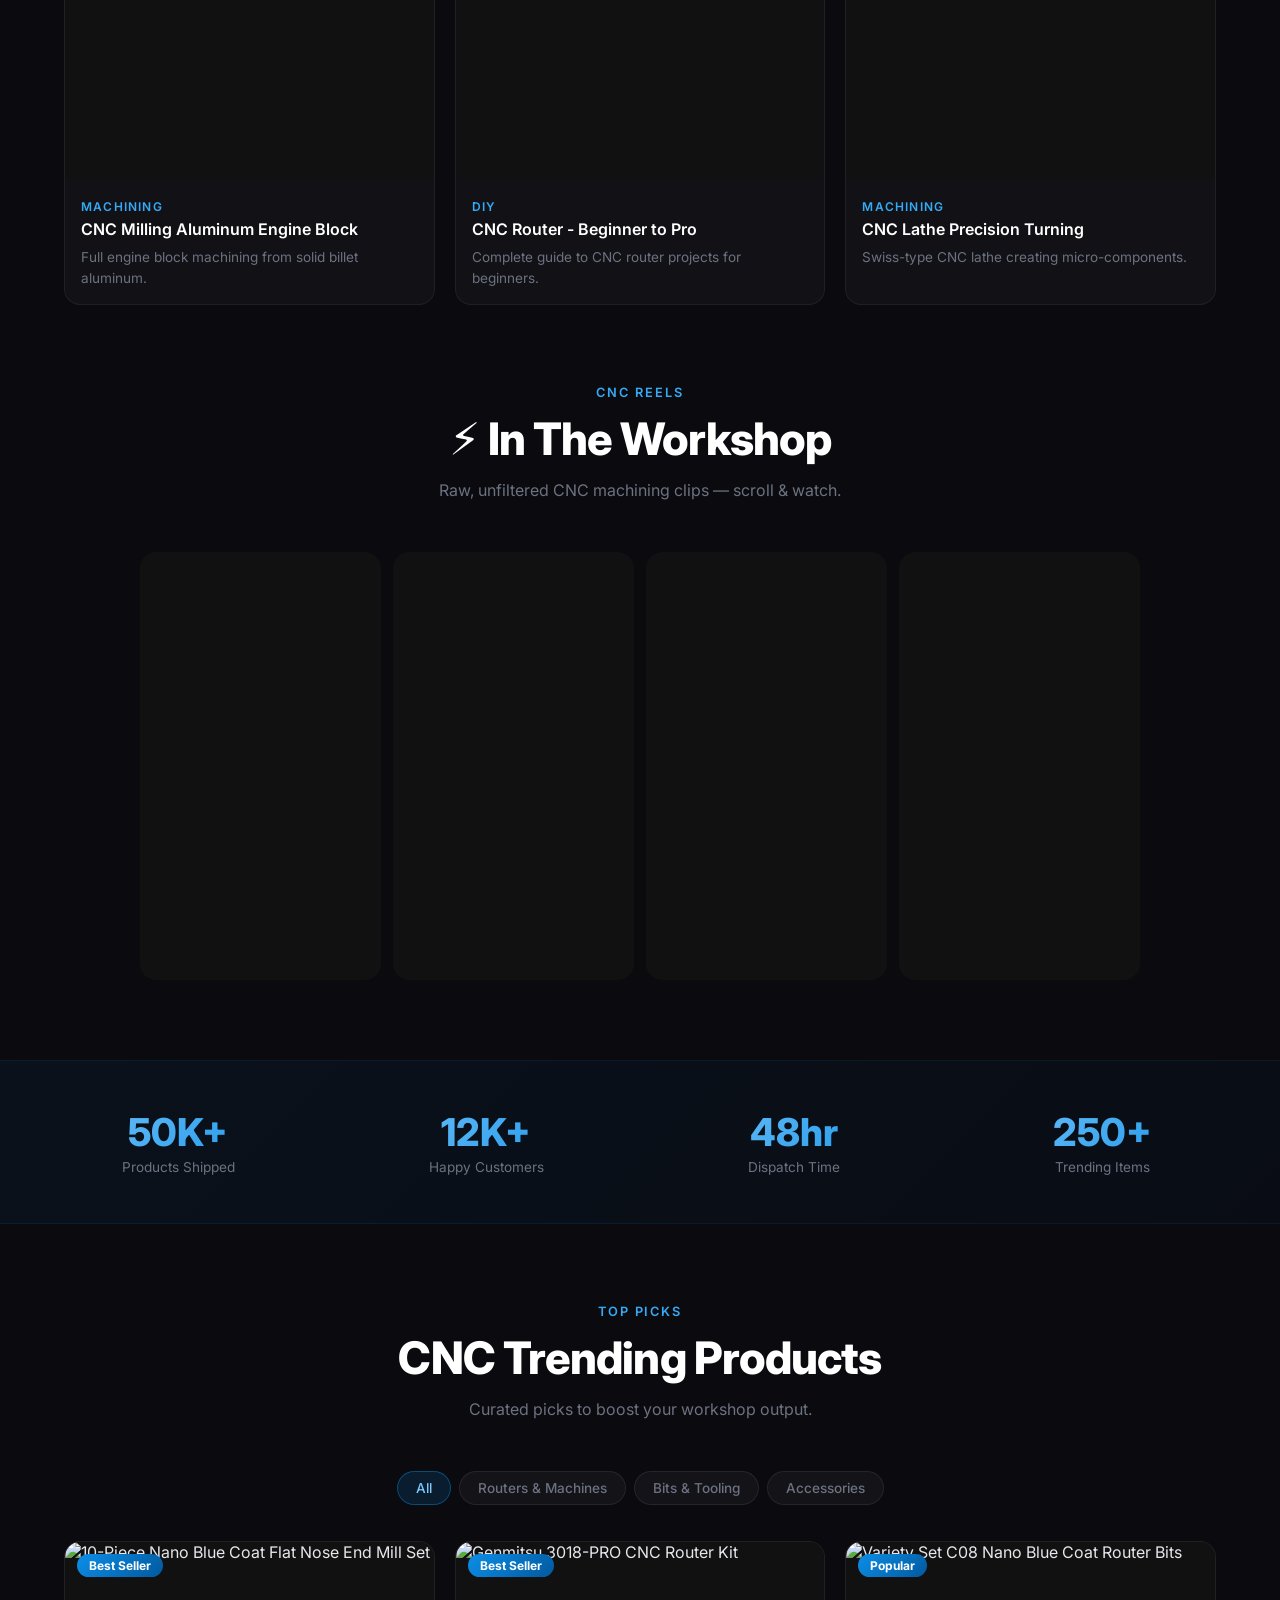
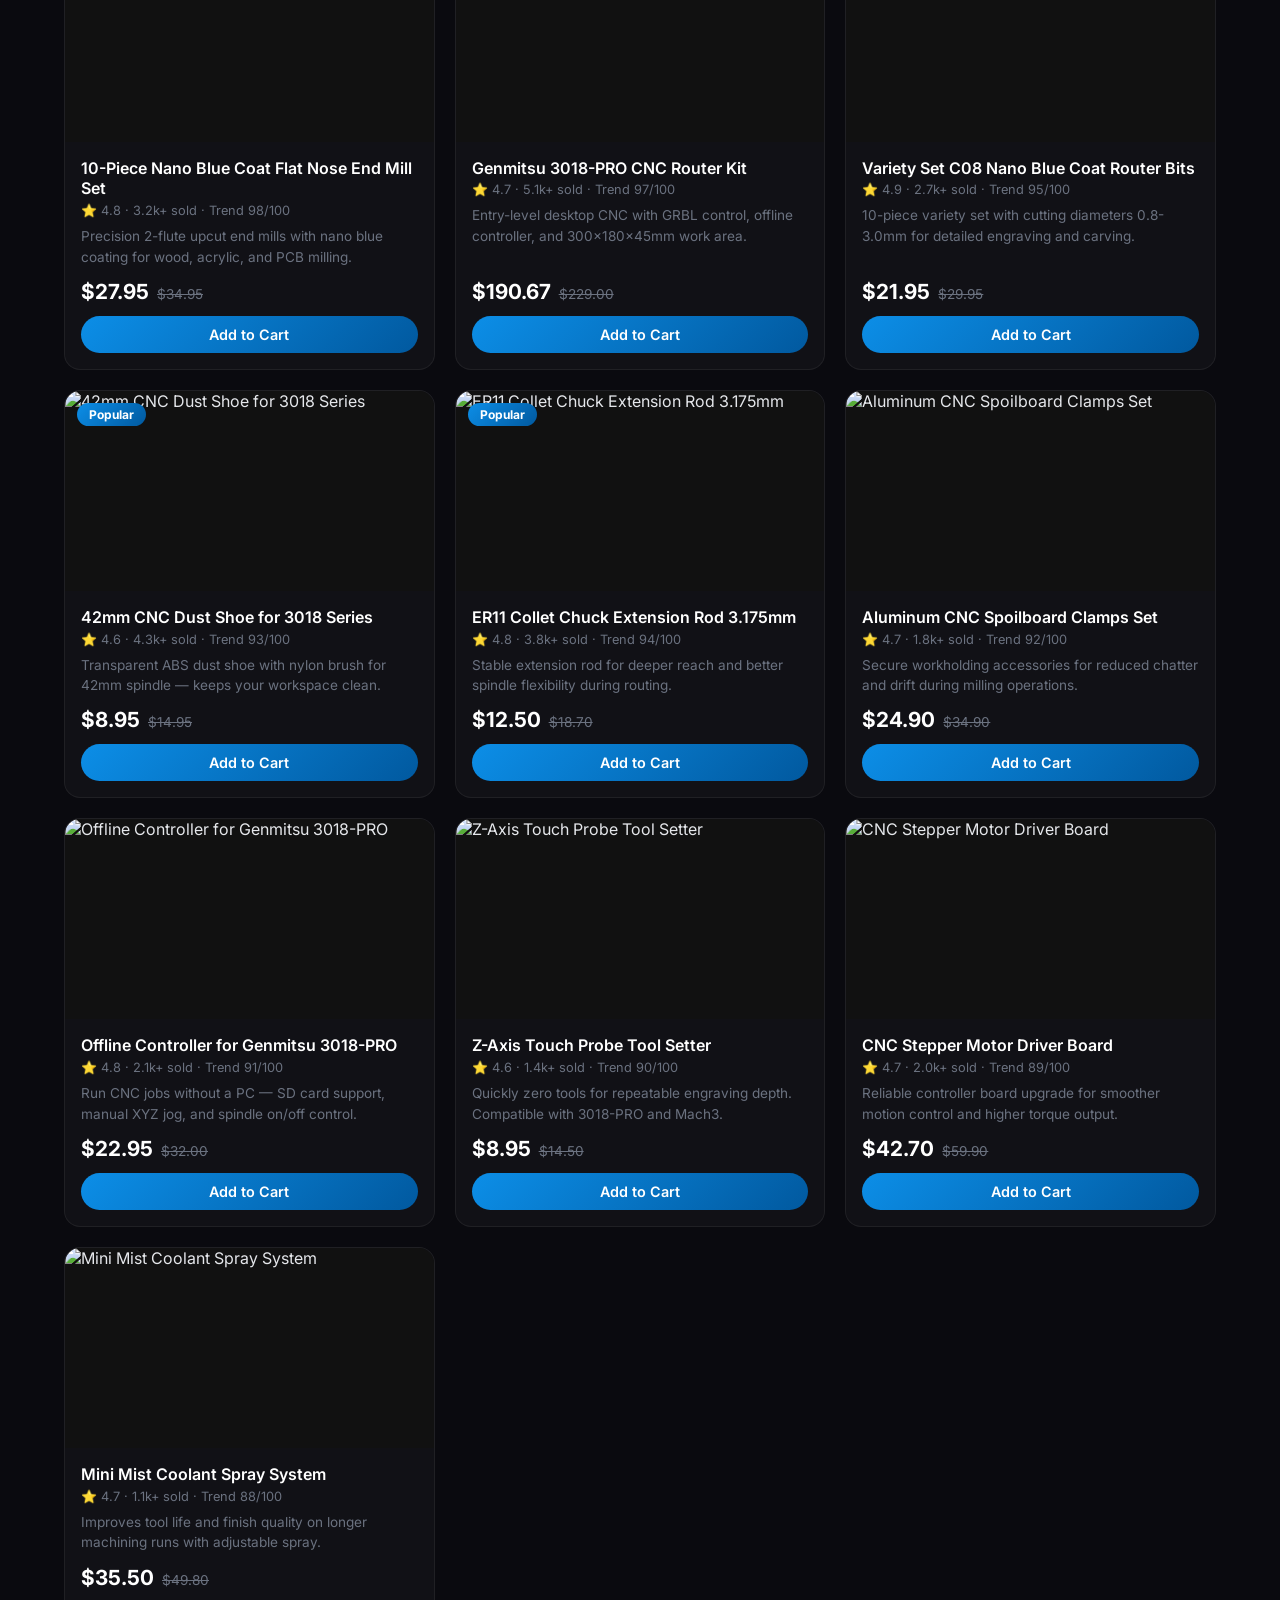
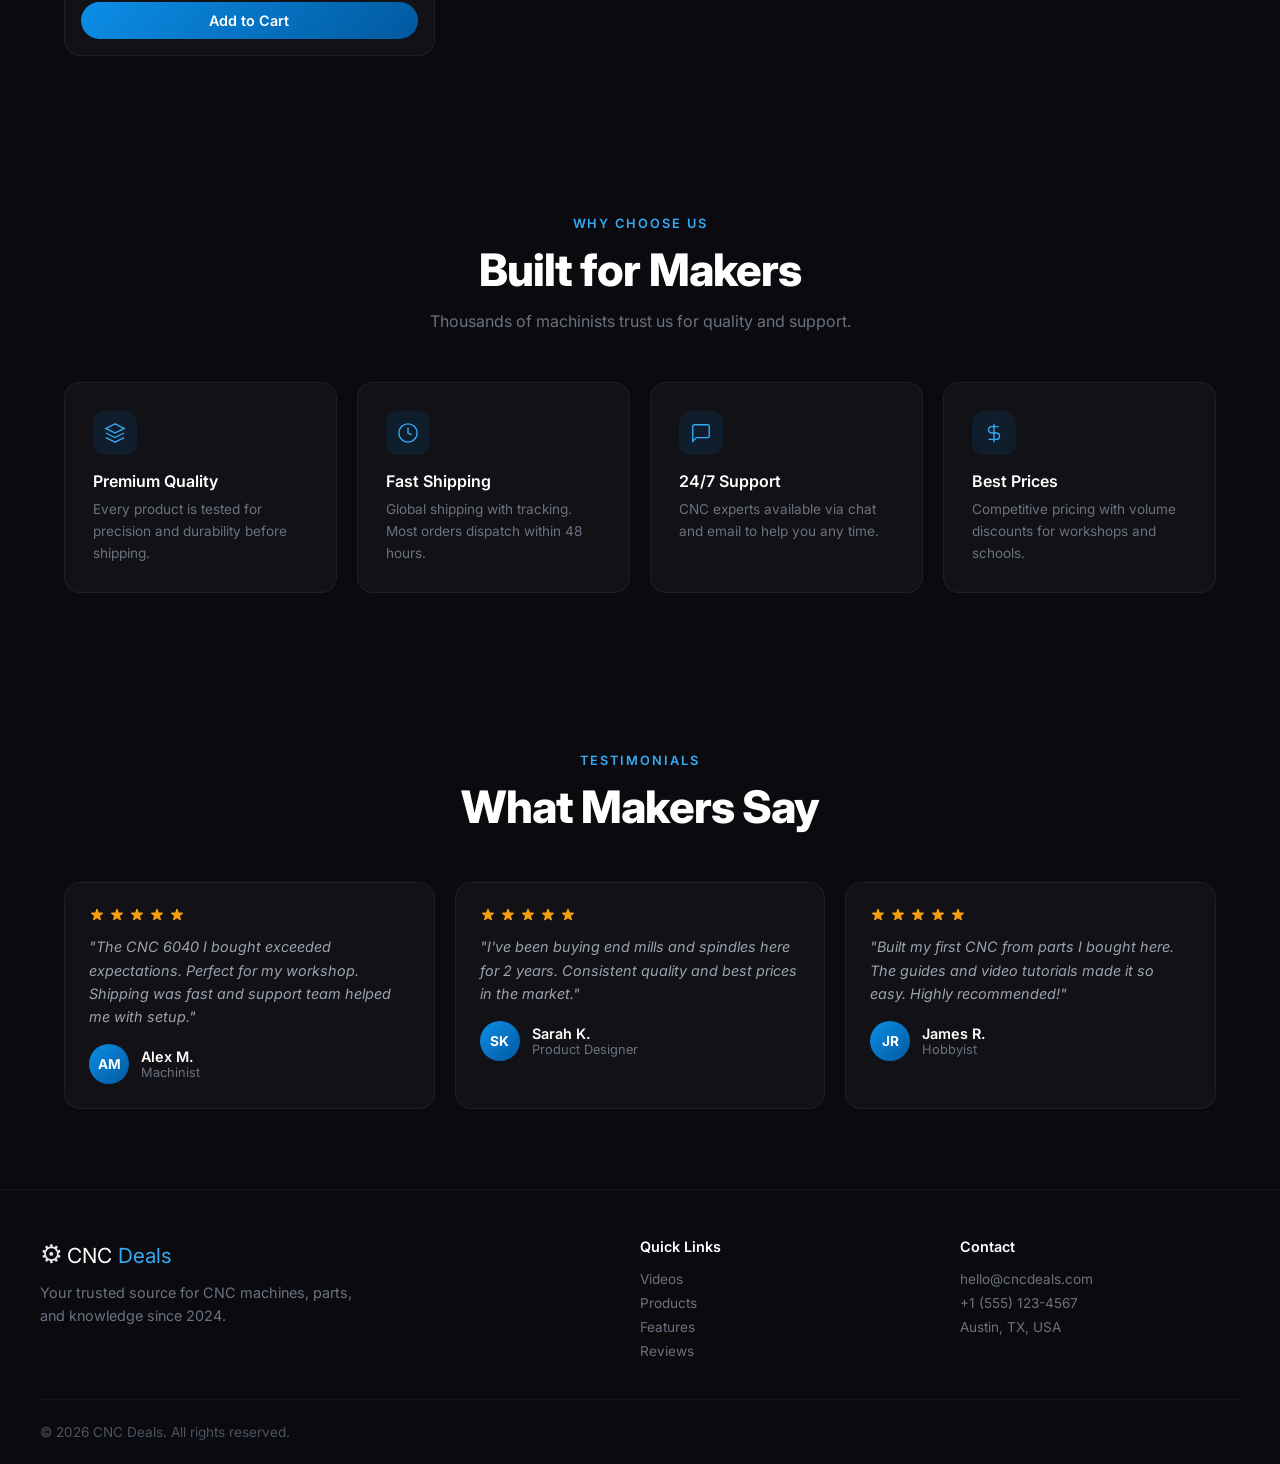
==== commit 1d8b6bf4: "Fix video playback: add TikTok-style reel grid with autoplay, use YouTube IFrame API, redesign video" ====
--- a/index.html
+++ b/index.html
@@ -11,6 +11,7 @@
   <link rel="stylesheet" href="styles.css">
   <script src="https://www.paypal.com/sdk/js?client-id=sb&currency=USD&intent=capture"></script>
   <script async src="https://pay.google.com/gp/p/js/pay.js"></script>
+  <script src="https://www.youtube.com/iframe_api"></script>
 </head>
 <body>
   <div class="noise-bg"></div>
@@ -90,7 +91,7 @@
       </div>
     </section>
 
-    <!-- VIDEO GALLERY -->
+    <!-- VIDEO WALL -->
     <section class="section" id="videos">
       <div class="section-header">
         <span class="section-eyebrow">CNC World</span>
@@ -105,6 +106,16 @@
         <button class="filter-btn" data-filter="diy">DIY</button>
       </div>
       <div class="video-grid" id="video-grid"></div>
+    </section>
+
+    <!-- TikTok-style Video Reel -->
+    <section class="section reel-section">
+      <div class="section-header">
+        <span class="section-eyebrow">CNC Reels</span>
+        <h2 class="section-title">⚡ In The Workshop</h2>
+        <p class="section-desc">Raw, unfiltered CNC machining clips — scroll &amp; watch.</p>
+      </div>
+      <div class="reel-grid" id="reel-grid"></div>
     </section>
 
     <!-- STATS BANNER -->
@@ -275,6 +286,13 @@
       { id: 4, title: "CNC Milling Aluminum Engine Block", description: "Full engine block machining from solid billet aluminum.", embedId: "LWksw7tD1Qs", category: "machining" },
       { id: 5, title: "CNC Router - Beginner to Pro", description: "Complete guide to CNC router projects for beginners.", embedId: "3gkGq-5gCwk", category: "diy" },
       { id: 6, title: "CNC Lathe Precision Turning", description: "Swiss-type CNC lathe creating micro-components.", embedId: "aLBwL8mgn_A", category: "machining" }
+    ];
+
+    const REEL_VIDEOS = [
+      { id: "r1", embedId: "kNfq8pM1K_0", caption: "5-axis machining a turbine blade" },
+      { id: "r2", embedId: "YTq4Ppz_wYg", caption: "CNC carving a 3D wooden relief" },
+      { id: "r3", embedId: "QwEYY_hHbGo", caption: "Plasma cutting through 1in steel" },
+      { id: "r4", embedId: "LWksw7tD1Qs", caption: "Engine block from solid billet" },
     ];
 
     const TESTIMONIALS = [
--- a/styles.css
+++ b/styles.css
@@ -167,12 +167,89 @@
   border-radius: 16px; overflow: hidden; transition: all 0.3s;
 }
 .video-card:hover { border-color: rgba(12, 142, 231, 0.3); transform: translateY(-4px); box-shadow: 0 12px 40px rgba(0,0,0,0.3); }
-.video-frame { position: relative; aspect-ratio: 16 / 9; background: #111; }
+.video-frame { position: relative; aspect-ratio: 16 / 9; background: #111; overflow: hidden; }
 .video-frame iframe { position: absolute; inset: 0; width: 100%; height: 100%; border: 0; }
+.video-frame .fallback-img { position: absolute; inset: 0; width: 100%; height: 100%; object-fit: cover; }
 .video-info { padding: 16px; }
 .video-category { font-size: 0.75rem; font-weight: 600; text-transform: uppercase; letter-spacing: 0.1em; color: #36aaf5; }
 .video-title { font-size: 1rem; font-weight: 600; color: #fff; margin: 4px 0 8px; }
 .video-desc { font-size: 0.85rem; color: #6b7280; line-height: 1.5; }
+
+/* ===== TIKTOK-STYLE REELS ===== */
+.reel-section { padding-top: 0; }
+.reel-grid {
+  display: grid;
+  grid-template-columns: repeat(4, 1fr);
+  gap: 12px;
+  max-width: 1000px;
+  margin: 0 auto;
+}
+.reel-card {
+  position: relative;
+  border-radius: 16px;
+  overflow: hidden;
+  background: #111;
+  aspect-ratio: 9 / 16;
+  cursor: pointer;
+  border: 2px solid transparent;
+  transition: all 0.3s;
+}
+.reel-card:hover {
+  border-color: rgba(12, 142, 231, 0.5);
+  transform: scale(1.02);
+  box-shadow: 0 8px 32px rgba(12, 142, 231, 0.2);
+}
+.reel-card iframe {
+  position: absolute;
+  inset: 0;
+  width: 100%;
+  height: 100%;
+  border: 0;
+  pointer-events: none;
+}
+.reel-card .reel-overlay {
+  position: absolute;
+  bottom: 0;
+  left: 0;
+  right: 0;
+  padding: 40px 12px 12px;
+  background: linear-gradient(transparent, rgba(0,0,0,0.85));
+  opacity: 0;
+  transition: opacity 0.3s;
+}
+.reel-card:hover .reel-overlay { opacity: 1; }
+.reel-card .reel-caption {
+  color: #fff;
+  font-size: 0.8rem;
+  font-weight: 500;
+  line-height: 1.3;
+}
+.reel-card .reel-play-icon {
+  position: absolute;
+  top: 50%;
+  left: 50%;
+  transform: translate(-50%, -50%);
+  width: 48px;
+  height: 48px;
+  background: rgba(0,0,0,0.6);
+  border-radius: 50%;
+  display: flex;
+  align-items: center;
+  justify-content: center;
+  color: #fff;
+  opacity: 0;
+  transition: opacity 0.3s;
+  backdrop-filter: blur(4px);
+}
+.reel-card:hover .reel-play-icon { opacity: 1; }
+.reel-card .reel-play-icon svg { width: 24px; height: 24px; margin-left: 3px; }
+
+@media (max-width: 860px) {
+  .reel-grid { grid-template-columns: repeat(2, 1fr); }
+}
+@media (max-width: 480px) {
+  .reel-grid { grid-template-columns: repeat(2, 1fr); gap: 8px; }
+}
 
 /* ===== STATS BANNER ===== */
 .stats-banner {
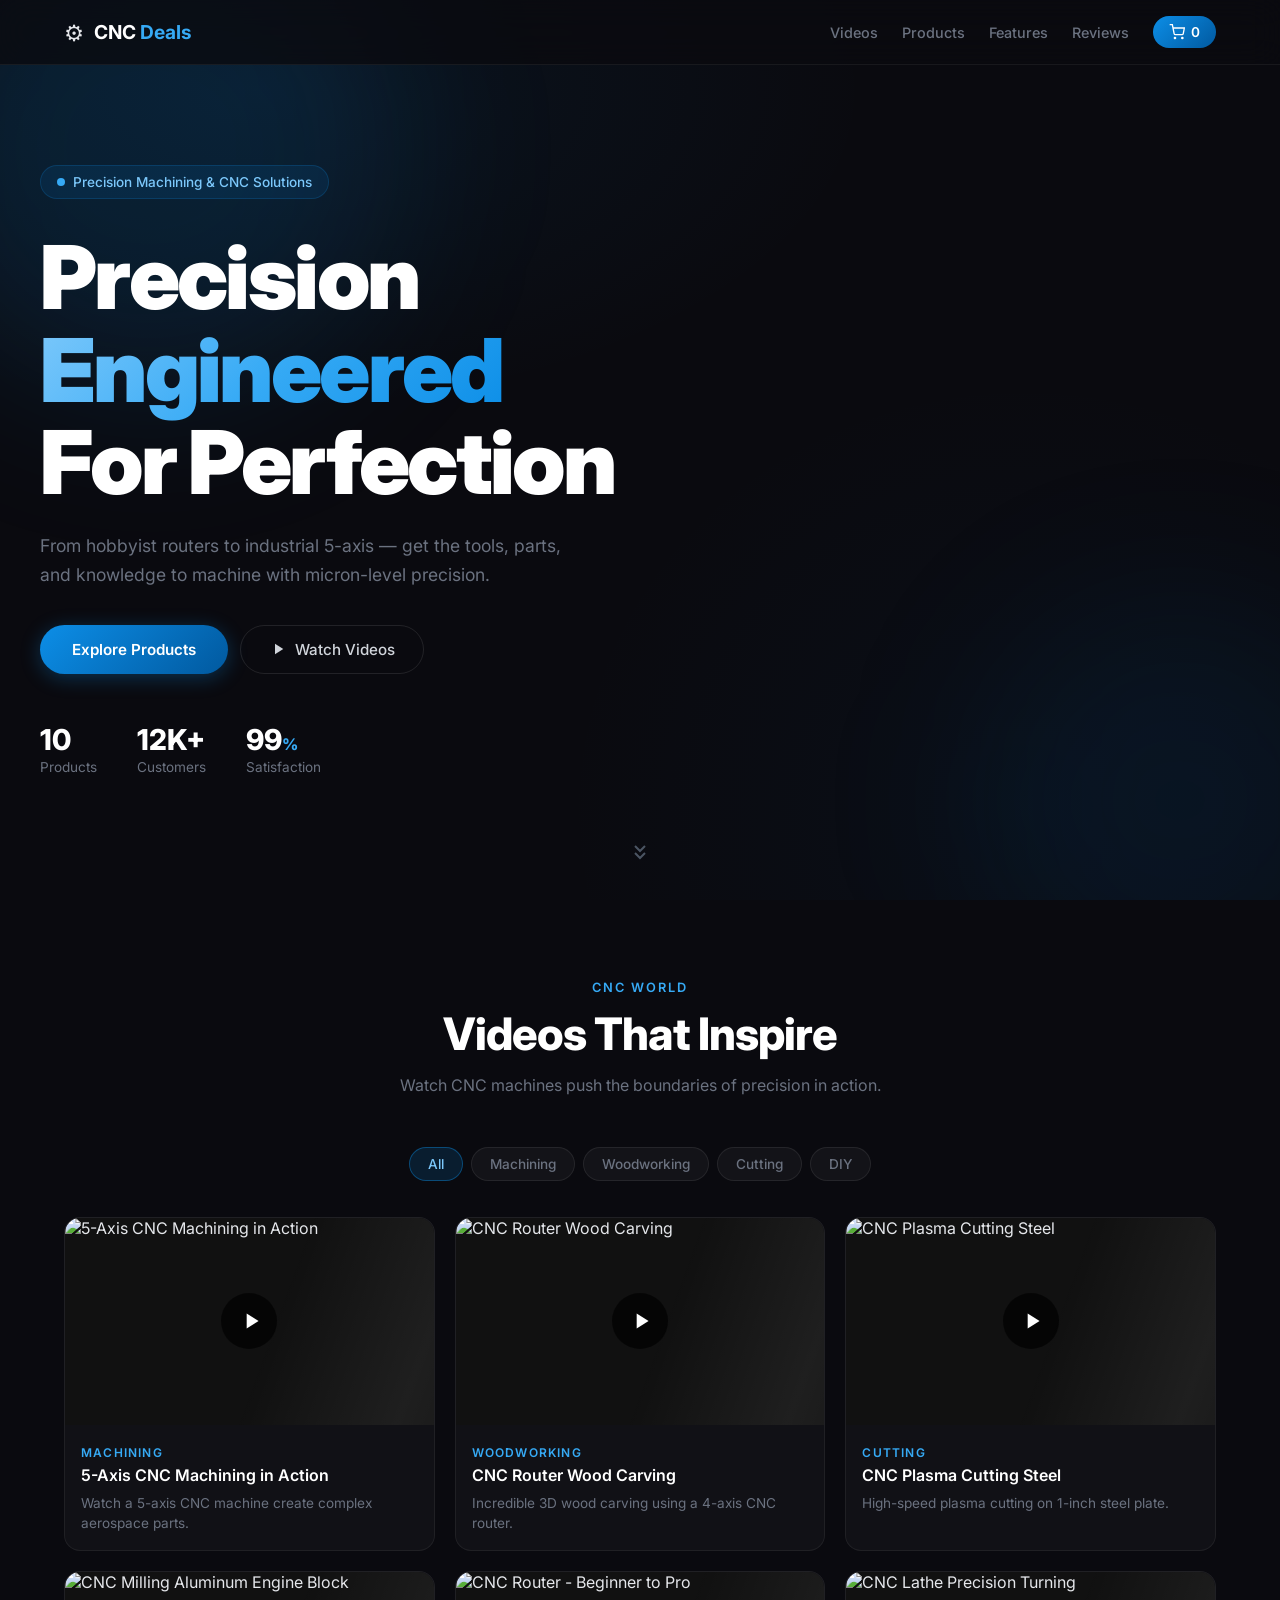
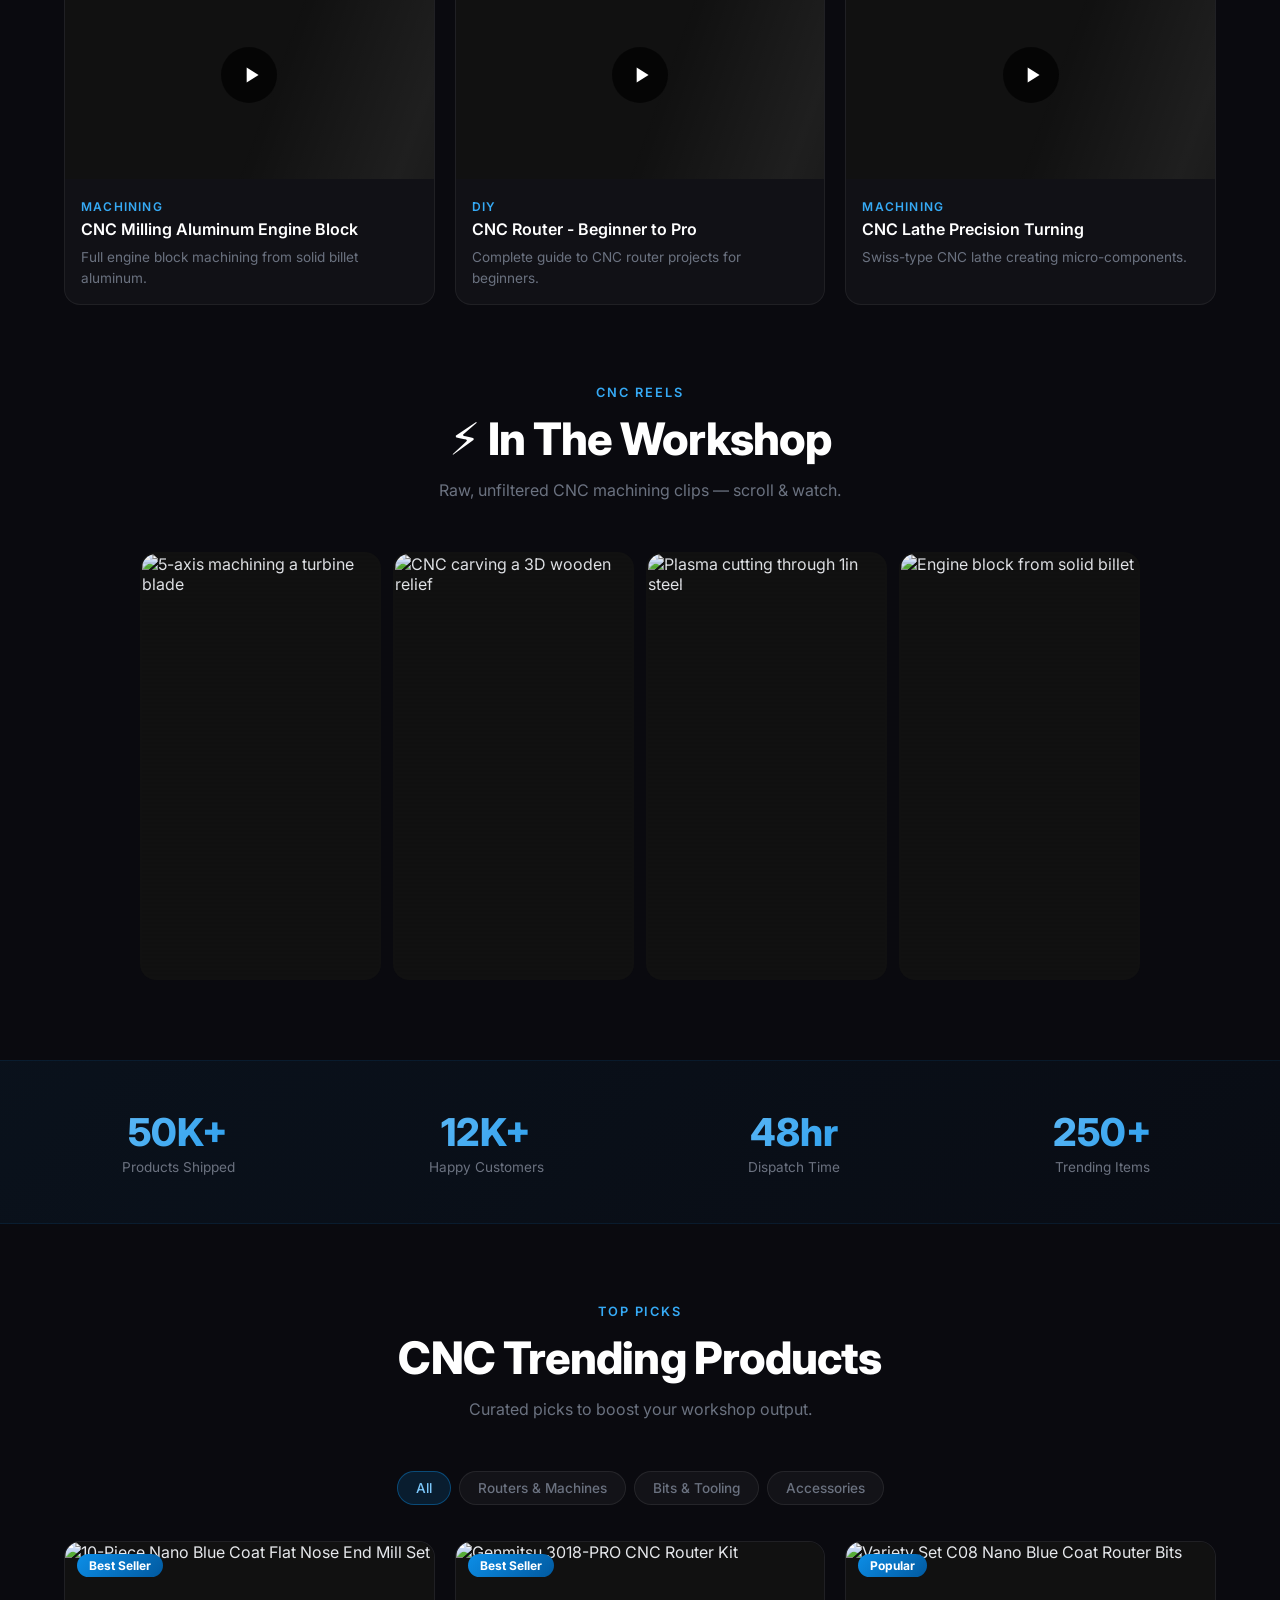
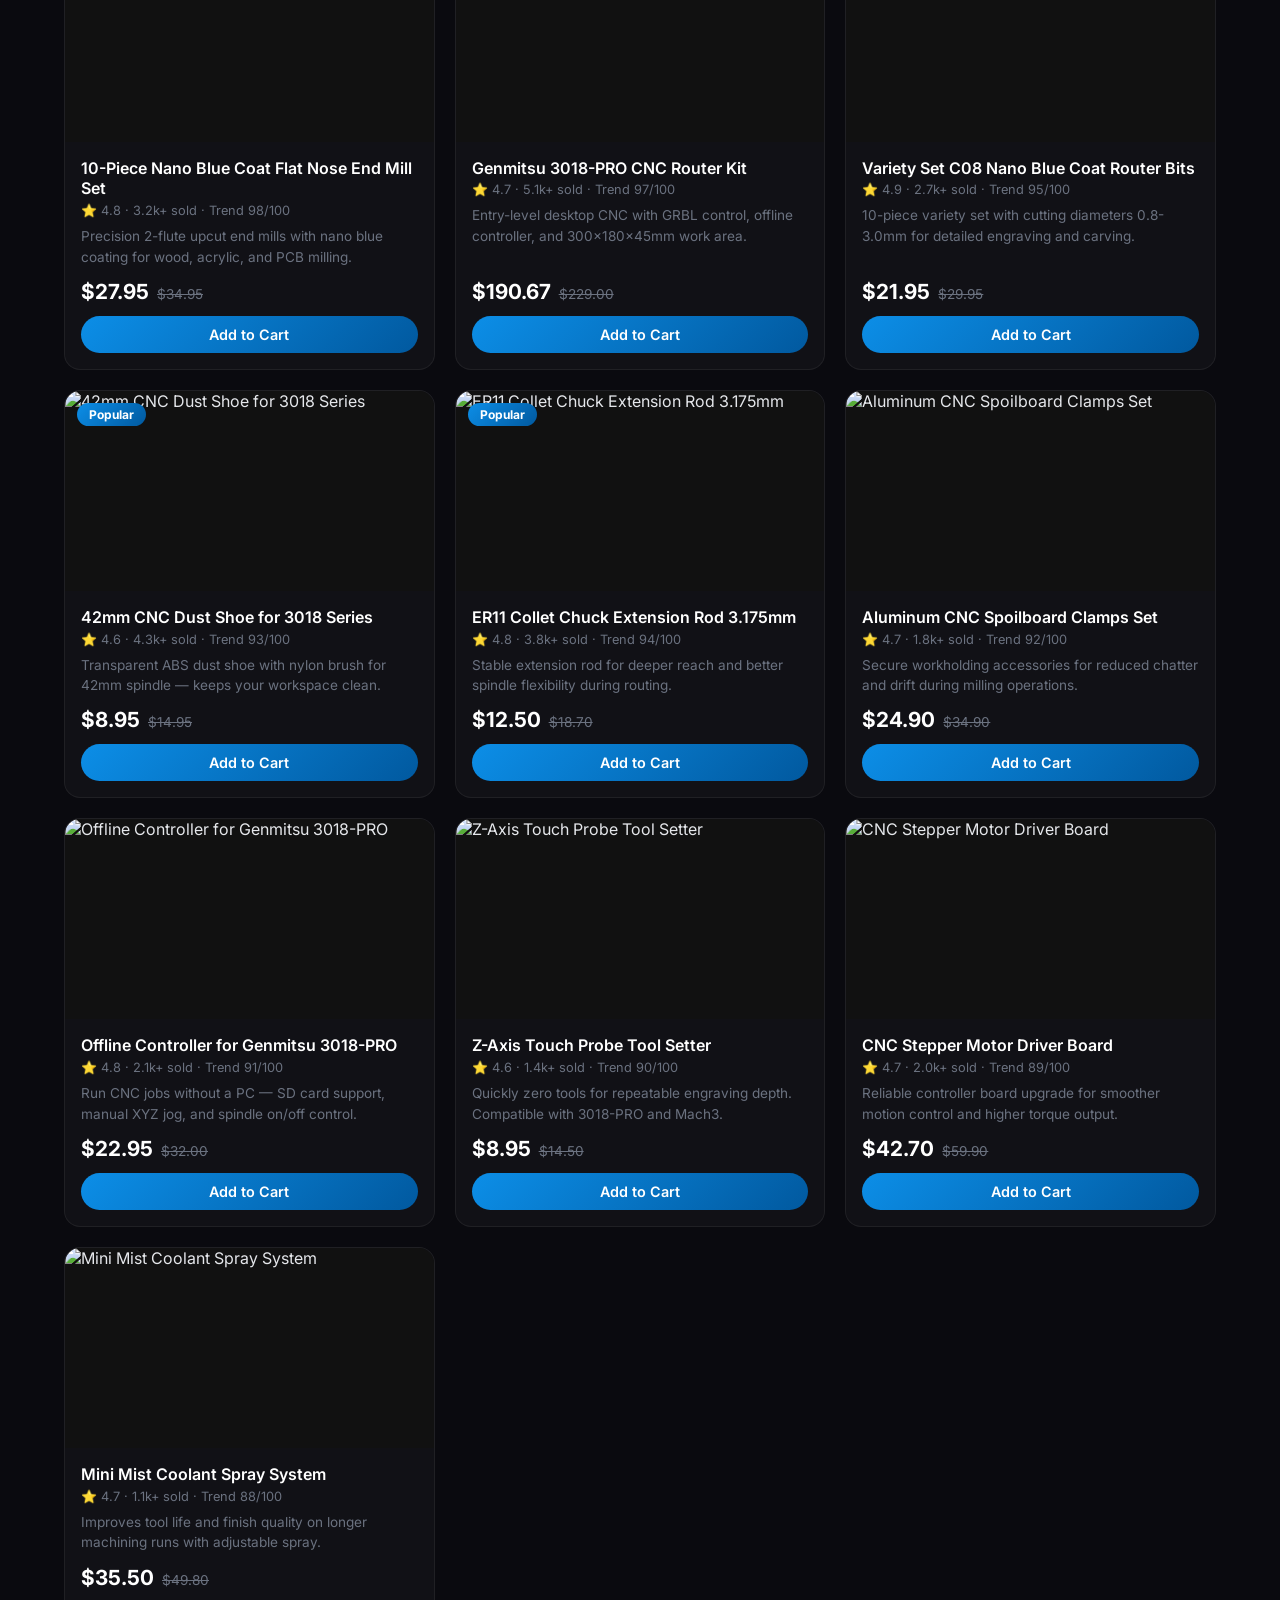
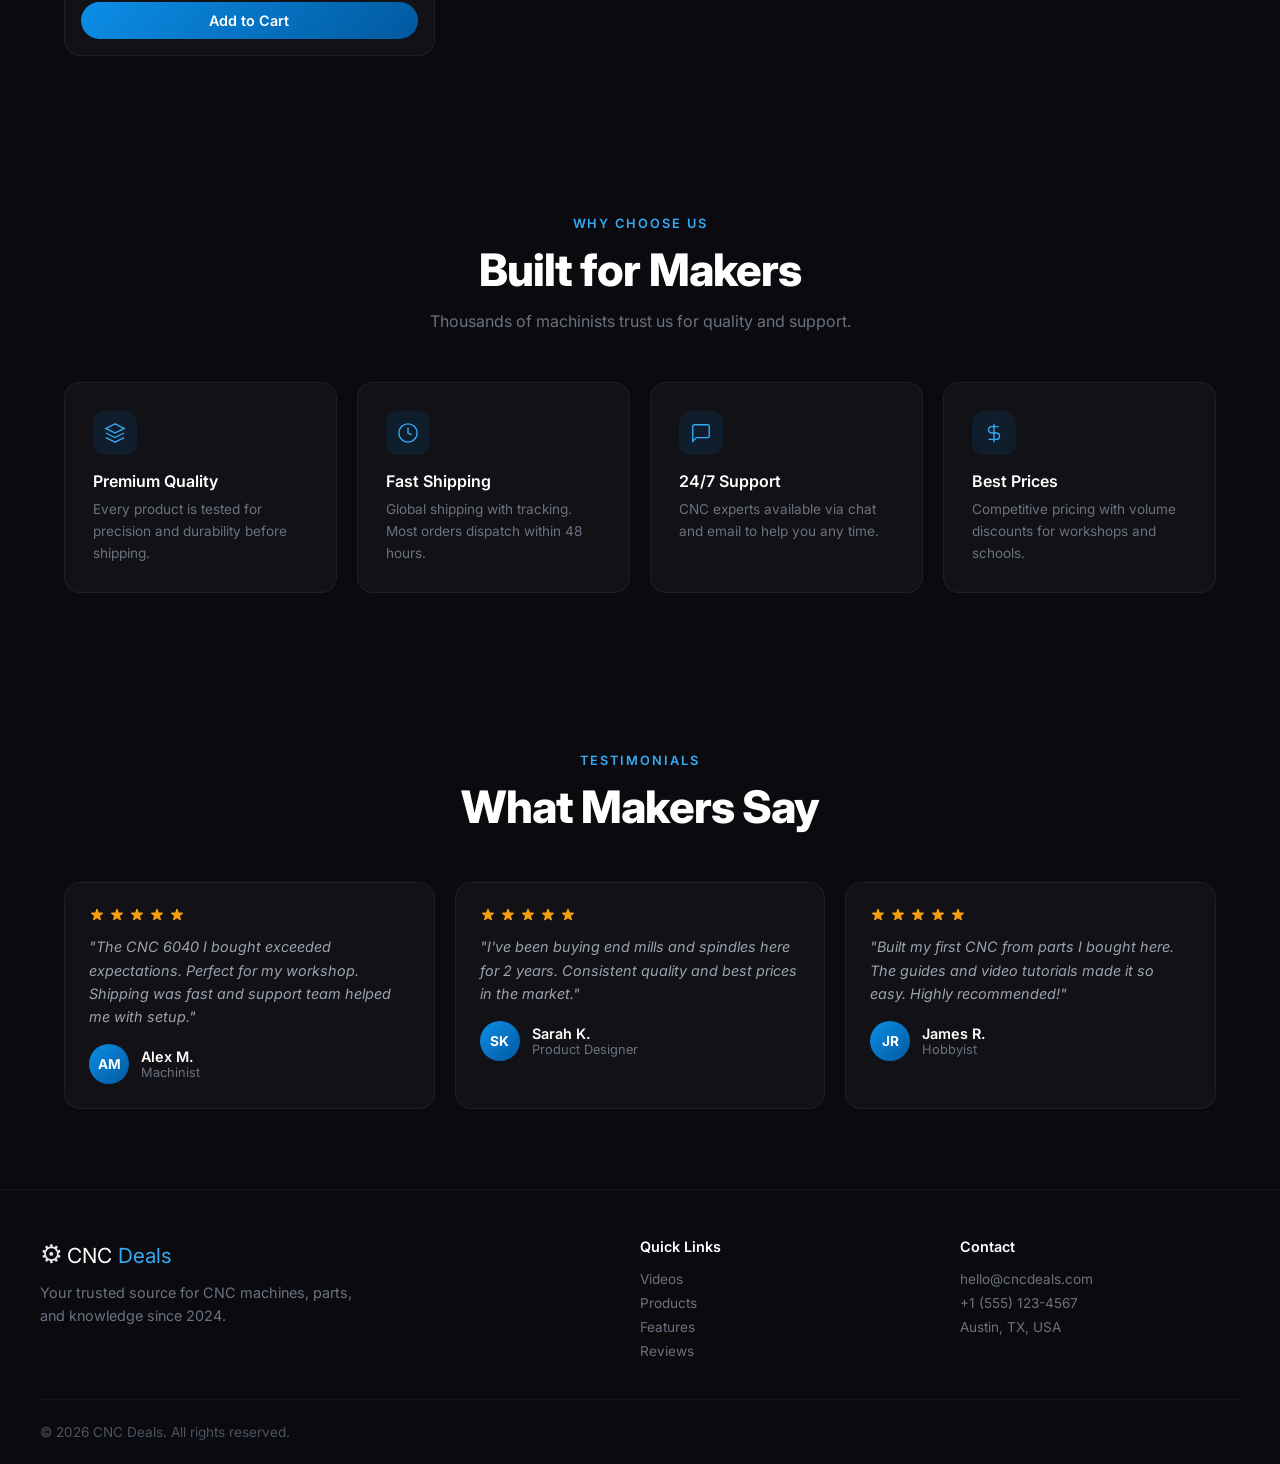
==== commit 36c07a70: "Replace YouTube embeds with reliable poster thumbnails + click-to-watch on YouTube. Videos always wo" ====
--- a/index.html
+++ b/index.html
@@ -11,7 +11,7 @@
   <link rel="stylesheet" href="styles.css">
   <script src="https://www.paypal.com/sdk/js?client-id=sb&currency=USD&intent=capture"></script>
   <script async src="https://pay.google.com/gp/p/js/pay.js"></script>
-  <script src="https://www.youtube.com/iframe_api"></script>
+
 </head>
 <body>
   <div class="noise-bg"></div>
--- a/styles.css
+++ b/styles.css
@@ -164,12 +164,25 @@
 .video-grid { display: grid; grid-template-columns: repeat(auto-fill, minmax(320px, 1fr)); gap: 20px; }
 .video-card {
   background: rgba(255,255,255,0.03); border: 1px solid rgba(255,255,255,0.06);
-  border-radius: 16px; overflow: hidden; transition: all 0.3s;
+  border-radius: 16px; overflow: hidden; transition: all 0.3s; cursor: pointer;
 }
 .video-card:hover { border-color: rgba(12, 142, 231, 0.3); transform: translateY(-4px); box-shadow: 0 12px 40px rgba(0,0,0,0.3); }
 .video-frame { position: relative; aspect-ratio: 16 / 9; background: #111; overflow: hidden; }
-.video-frame iframe { position: absolute; inset: 0; width: 100%; height: 100%; border: 0; }
-.video-frame .fallback-img { position: absolute; inset: 0; width: 100%; height: 100%; object-fit: cover; }
+.video-poster { position: absolute; inset: 0; width: 100%; height: 100%; object-fit: cover; transition: transform 0.4s; }
+.video-card:hover .video-poster { transform: scale(1.05); }
+.video-play-btn {
+  position: absolute; top: 50%; left: 50%; transform: translate(-50%, -50%);
+  width: 56px; height: 56px; background: rgba(0,0,0,0.65); border-radius: 50%;
+  display: flex; align-items: center; justify-content: center; color: #fff;
+  backdrop-filter: blur(4px); transition: all 0.3s;
+}
+.video-play-btn svg { width: 26px; height: 26px; margin-left: 3px; }
+.video-card:hover .video-play-btn { background: rgba(12, 142, 231, 0.85); transform: translate(-50%, -50%) scale(1.1); }
+.video-shimmer {
+  position: absolute; inset: 0; background: linear-gradient(110deg, transparent 30%, rgba(255,255,255,0.06) 50%, transparent 70%);
+  background-size: 200% 100%; animation: shimmer 3s ease-in-out infinite;
+}
+@keyframes shimmer { 0% { background-position: 200% 0; } 100% { background-position: -200% 0; } }
 .video-info { padding: 16px; }
 .video-category { font-size: 0.75rem; font-weight: 600; text-transform: uppercase; letter-spacing: 0.1em; color: #36aaf5; }
 .video-title { font-size: 1rem; font-weight: 600; color: #fff; margin: 4px 0 8px; }
@@ -199,13 +212,30 @@
   transform: scale(1.02);
   box-shadow: 0 8px 32px rgba(12, 142, 231, 0.2);
 }
-.reel-card iframe {
+.reel-poster {
   position: absolute;
   inset: 0;
   width: 100%;
   height: 100%;
-  border: 0;
-  pointer-events: none;
+  object-fit: cover;
+  transition: transform 0.4s;
+}
+.reel-card:hover .reel-poster { transform: scale(1.08); }
+.reel-scanline {
+  position: absolute;
+  inset: 0;
+  background: repeating-linear-gradient(
+    0deg,
+    transparent,
+    transparent 2px,
+    rgba(0,0,0,0.08) 2px,
+    rgba(0,0,0,0.08) 4px
+  );
+  animation: scanline-move 8s linear infinite;
+}
+@keyframes scanline-move {
+  0% { transform: translateY(0); }
+  100% { transform: translateY(100%); }
 }
 .reel-card .reel-overlay {
   position: absolute;
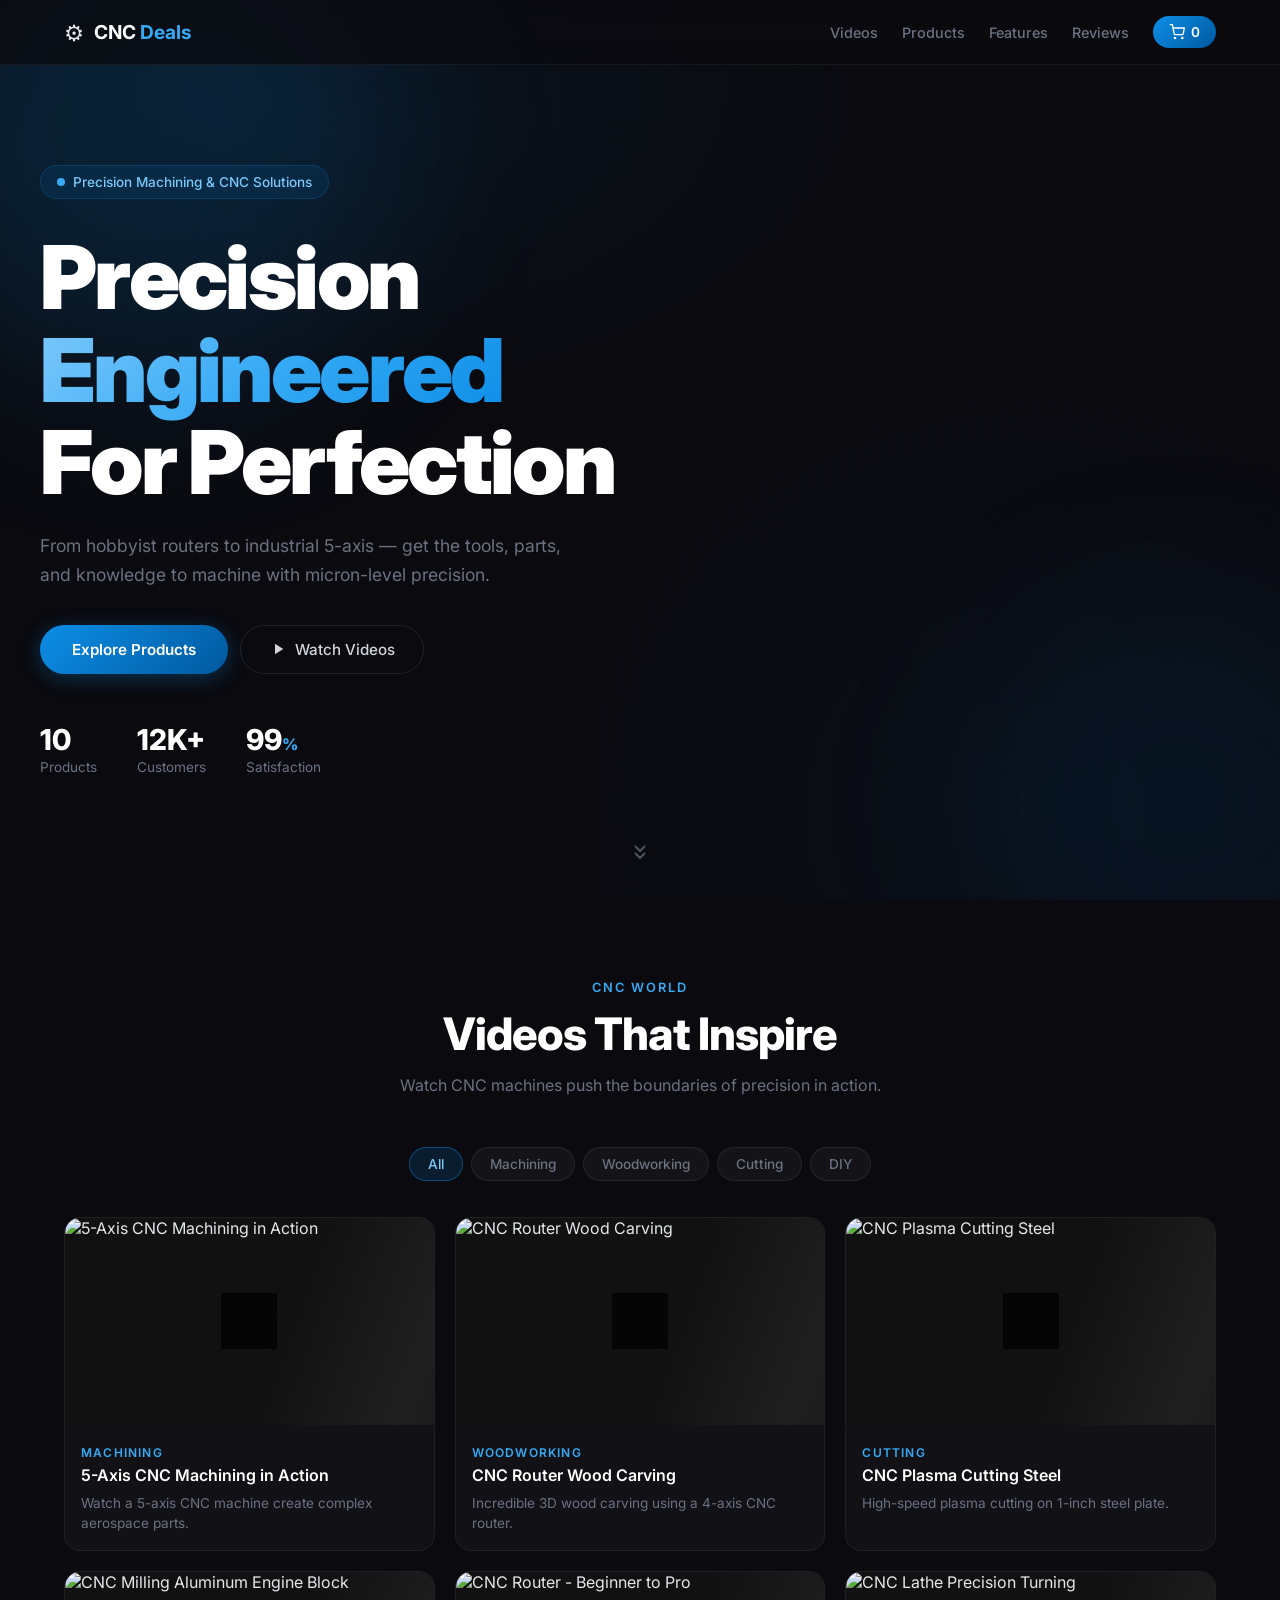
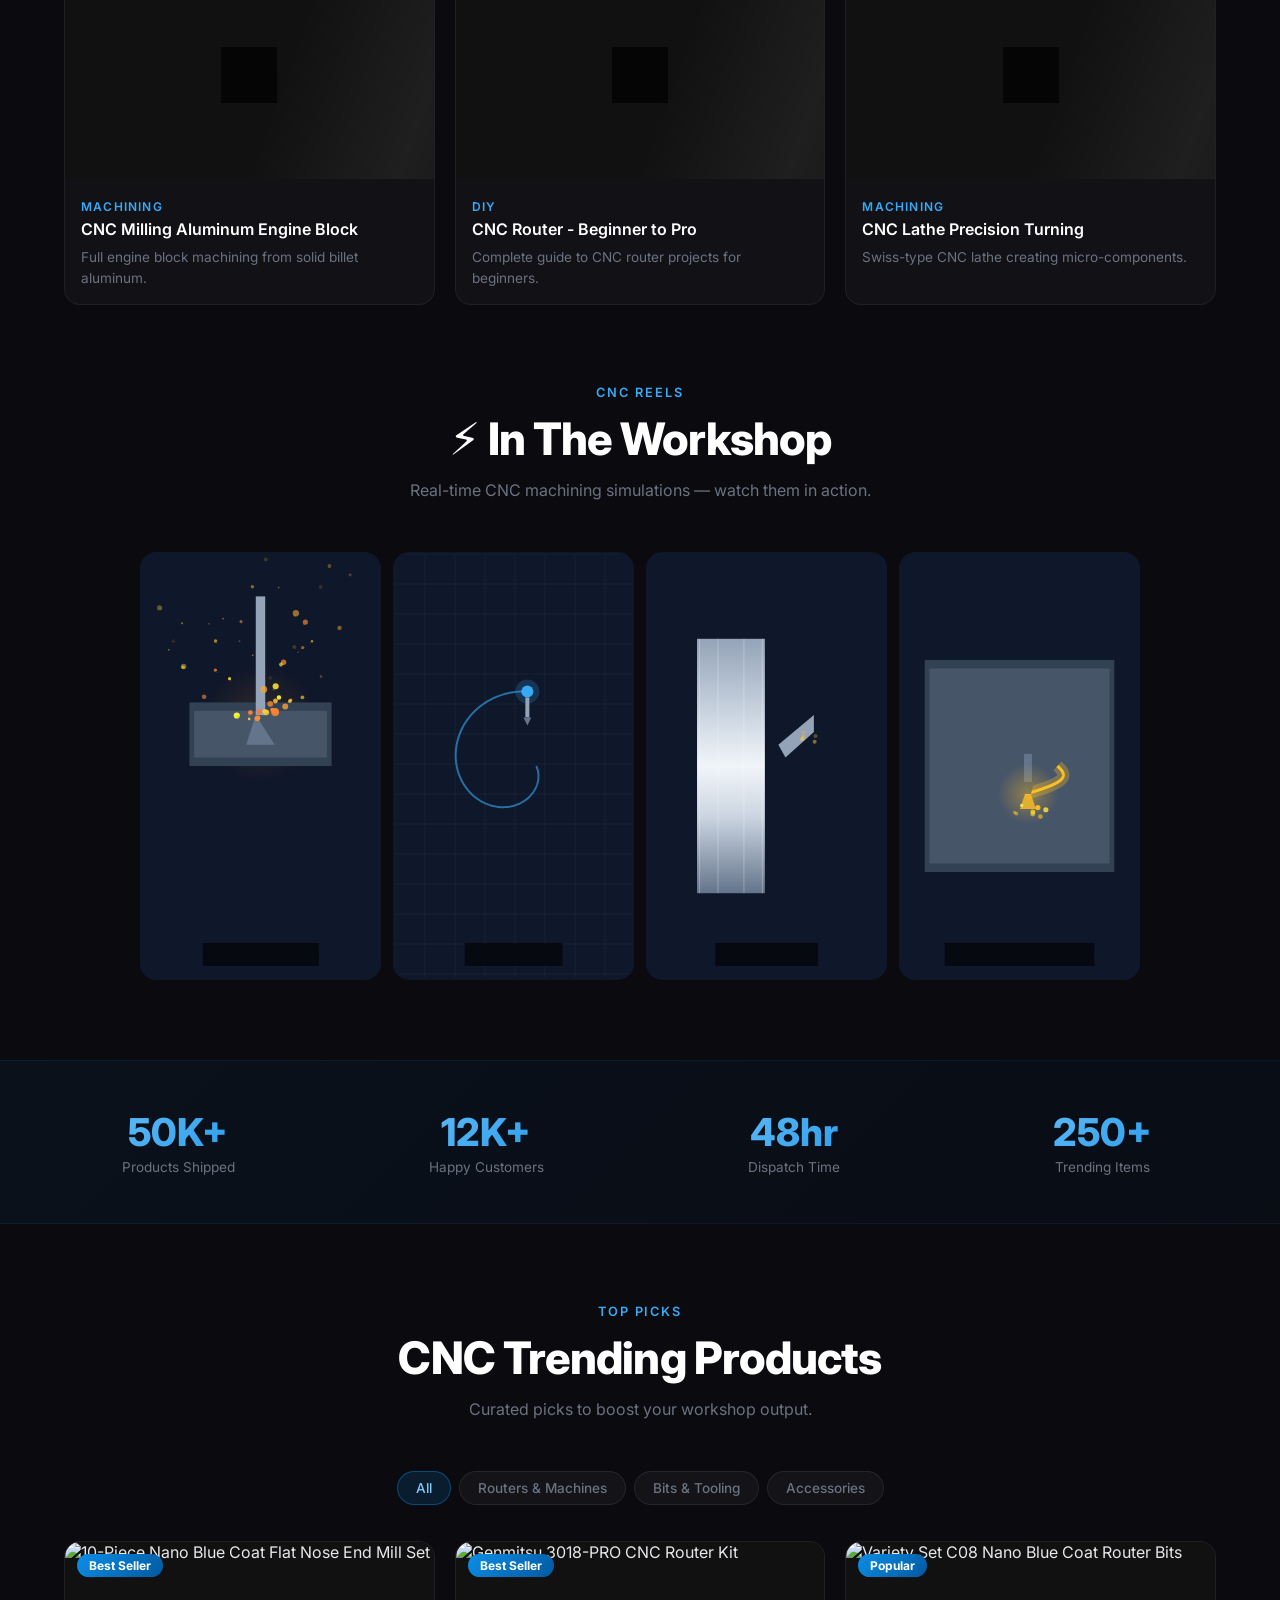
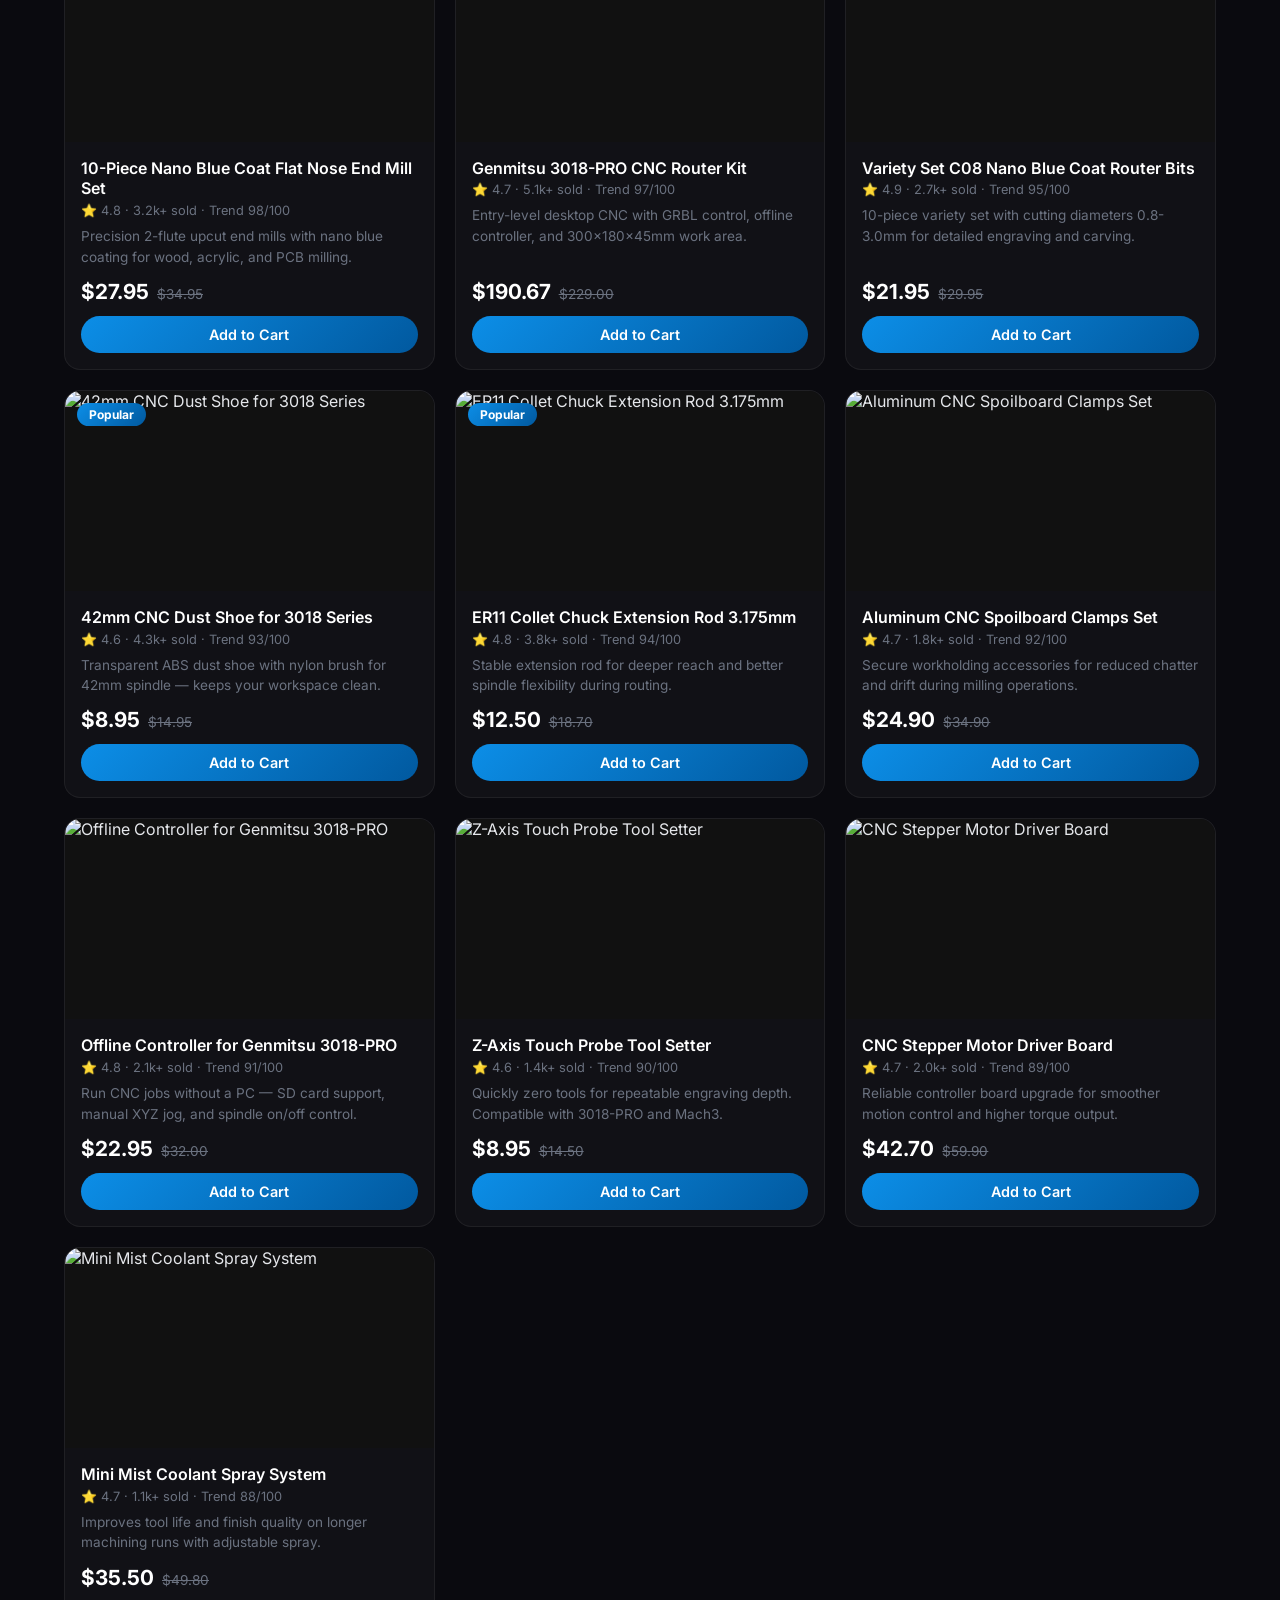
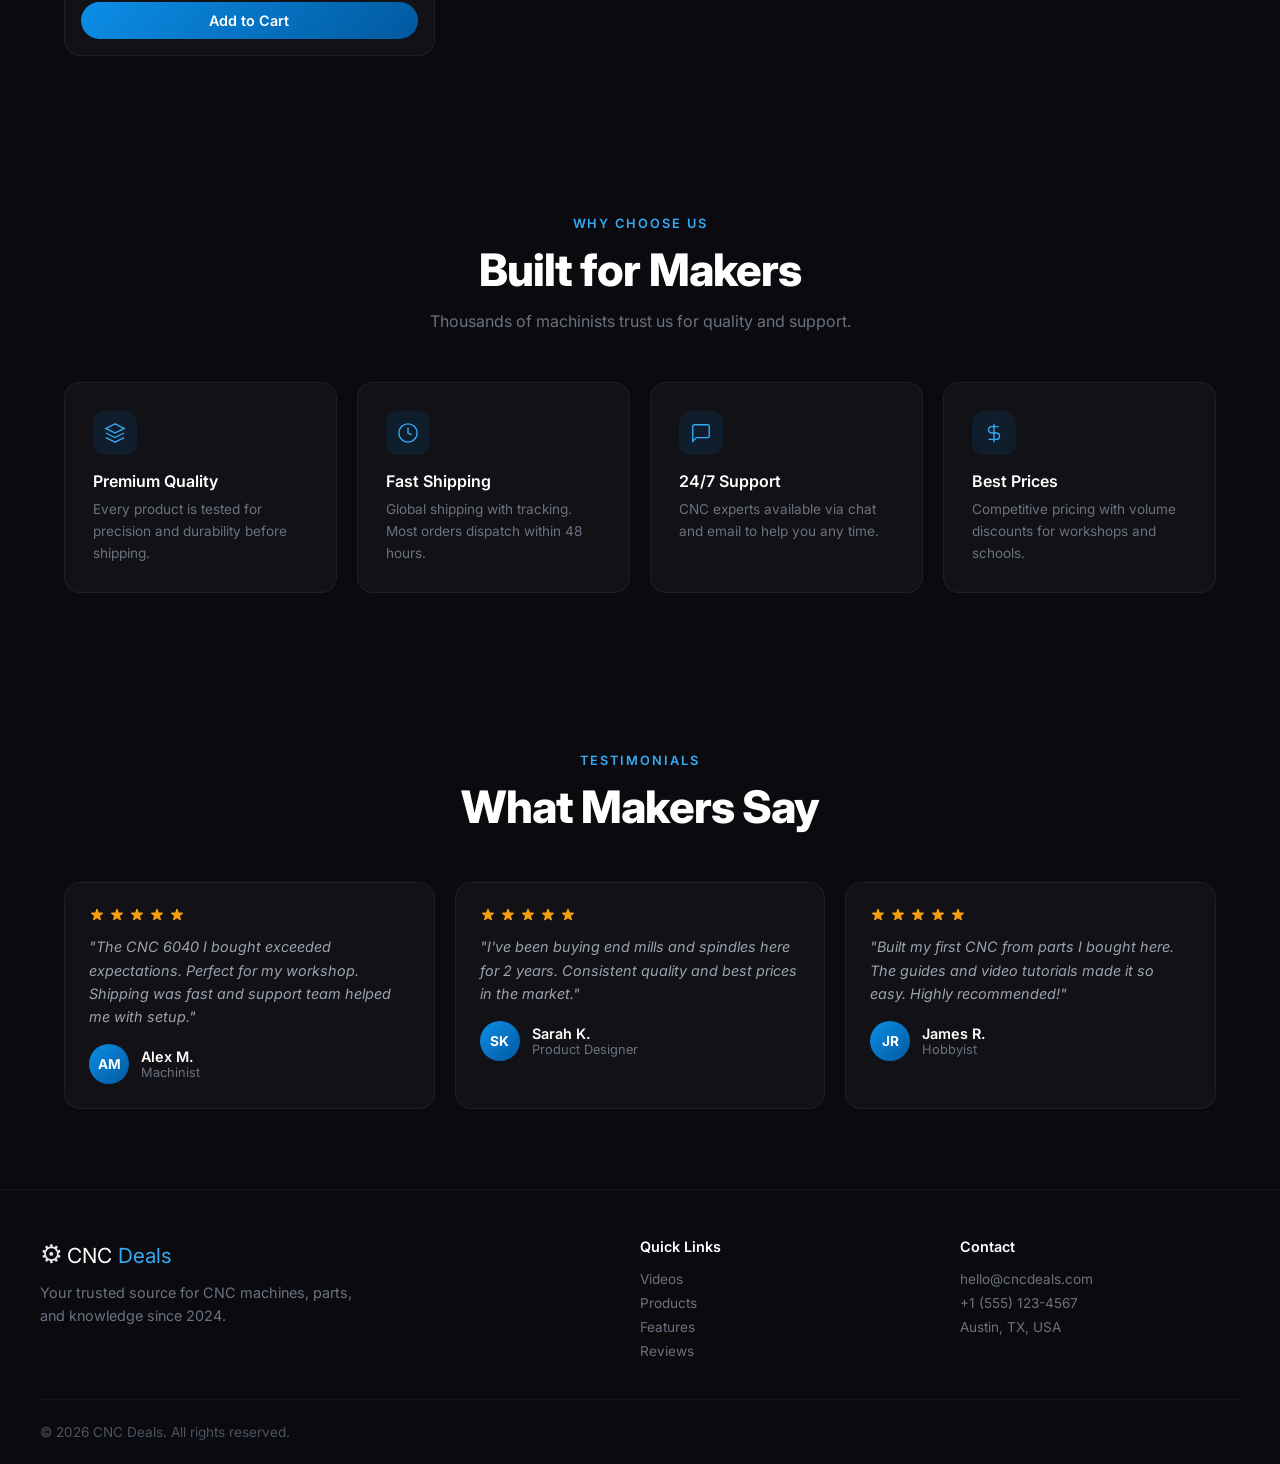
==== commit 8bd53a06: "Replace video embeds with real-time Canvas CNC machining animations (sparks, toolpath, lathe, plasma" ====
--- a/index.html
+++ b/index.html
@@ -113,9 +113,22 @@
       <div class="section-header">
         <span class="section-eyebrow">CNC Reels</span>
         <h2 class="section-title">⚡ In The Workshop</h2>
-        <p class="section-desc">Raw, unfiltered CNC machining clips — scroll &amp; watch.</p>
-      </div>
-      <div class="reel-grid" id="reel-grid"></div>
+        <p class="section-desc">Real-time CNC machining simulations — watch them in action.</p>
+      </div>
+      <div class="reel-grid" id="reel-grid">
+        <div class="reel-card" data-label="CNC Milling">
+          <div class="reel-label">CNC Milling</div>
+        </div>
+        <div class="reel-card" data-label="Toolpath">
+          <div class="reel-label">Toolpath</div>
+        </div>
+        <div class="reel-card" data-label="CNC Lathe">
+          <div class="reel-label">CNC Lathe</div>
+        </div>
+        <div class="reel-card" data-label="Plasma Cutting">
+          <div class="reel-label">Plasma Cutting</div>
+        </div>
+      </div>
     </section>
 
     <!-- STATS BANNER -->
@@ -286,13 +299,6 @@
       { id: 4, title: "CNC Milling Aluminum Engine Block", description: "Full engine block machining from solid billet aluminum.", embedId: "LWksw7tD1Qs", category: "machining" },
       { id: 5, title: "CNC Router - Beginner to Pro", description: "Complete guide to CNC router projects for beginners.", embedId: "3gkGq-5gCwk", category: "diy" },
       { id: 6, title: "CNC Lathe Precision Turning", description: "Swiss-type CNC lathe creating micro-components.", embedId: "aLBwL8mgn_A", category: "machining" }
-    ];
-
-    const REEL_VIDEOS = [
-      { id: "r1", embedId: "kNfq8pM1K_0", caption: "5-axis machining a turbine blade" },
-      { id: "r2", embedId: "YTq4Ppz_wYg", caption: "CNC carving a 3D wooden relief" },
-      { id: "r3", embedId: "QwEYY_hHbGo", caption: "Plasma cutting through 1in steel" },
-      { id: "r4", embedId: "LWksw7tD1Qs", caption: "Engine block from solid billet" },
     ];
 
     const TESTIMONIALS = [
@@ -317,5 +323,6 @@
   <script src="products.js"></script>
   <script src="app.js"></script>
   <script src="payments.js"></script>
+  <script src="cnc-canvas.js"></script>
 </body>
 </html>
--- a/styles.css
+++ b/styles.css
@@ -201,9 +201,8 @@
   position: relative;
   border-radius: 16px;
   overflow: hidden;
-  background: #111;
+  background: #0f172a;
   aspect-ratio: 9 / 16;
-  cursor: pointer;
   border: 2px solid transparent;
   transition: all 0.3s;
 }
@@ -212,67 +211,30 @@
   transform: scale(1.02);
   box-shadow: 0 8px 32px rgba(12, 142, 231, 0.2);
 }
-.reel-poster {
+.reel-canvas {
   position: absolute;
   inset: 0;
   width: 100%;
   height: 100%;
-  object-fit: cover;
-  transition: transform 0.4s;
-}
-.reel-card:hover .reel-poster { transform: scale(1.08); }
-.reel-scanline {
+  display: block;
+}
+.reel-label {
   position: absolute;
-  inset: 0;
-  background: repeating-linear-gradient(
-    0deg,
-    transparent,
-    transparent 2px,
-    rgba(0,0,0,0.08) 2px,
-    rgba(0,0,0,0.08) 4px
-  );
-  animation: scanline-move 8s linear infinite;
-}
-@keyframes scanline-move {
-  0% { transform: translateY(0); }
-  100% { transform: translateY(100%); }
-}
-.reel-card .reel-overlay {
-  position: absolute;
-  bottom: 0;
-  left: 0;
-  right: 0;
-  padding: 40px 12px 12px;
-  background: linear-gradient(transparent, rgba(0,0,0,0.85));
-  opacity: 0;
-  transition: opacity 0.3s;
-}
-.reel-card:hover .reel-overlay { opacity: 1; }
-.reel-card .reel-caption {
-  color: #fff;
-  font-size: 0.8rem;
-  font-weight: 500;
-  line-height: 1.3;
-}
-.reel-card .reel-play-icon {
-  position: absolute;
-  top: 50%;
+  bottom: 12px;
   left: 50%;
-  transform: translate(-50%, -50%);
-  width: 48px;
-  height: 48px;
+  transform: translateX(-50%);
+  color: #94a3b8;
+  font-size: 0.75rem;
+  font-weight: 600;
+  text-transform: uppercase;
+  letter-spacing: 0.1em;
   background: rgba(0,0,0,0.6);
-  border-radius: 50%;
-  display: flex;
-  align-items: center;
-  justify-content: center;
-  color: #fff;
-  opacity: 0;
-  transition: opacity 0.3s;
+  padding: 4px 12px;
+  border-radius: 999px;
   backdrop-filter: blur(4px);
-}
-.reel-card:hover .reel-play-icon { opacity: 1; }
-.reel-card .reel-play-icon svg { width: 24px; height: 24px; margin-left: 3px; }
+  white-space: nowrap;
+  pointer-events: none;
+}
 
 @media (max-width: 860px) {
   .reel-grid { grid-template-columns: repeat(2, 1fr); }
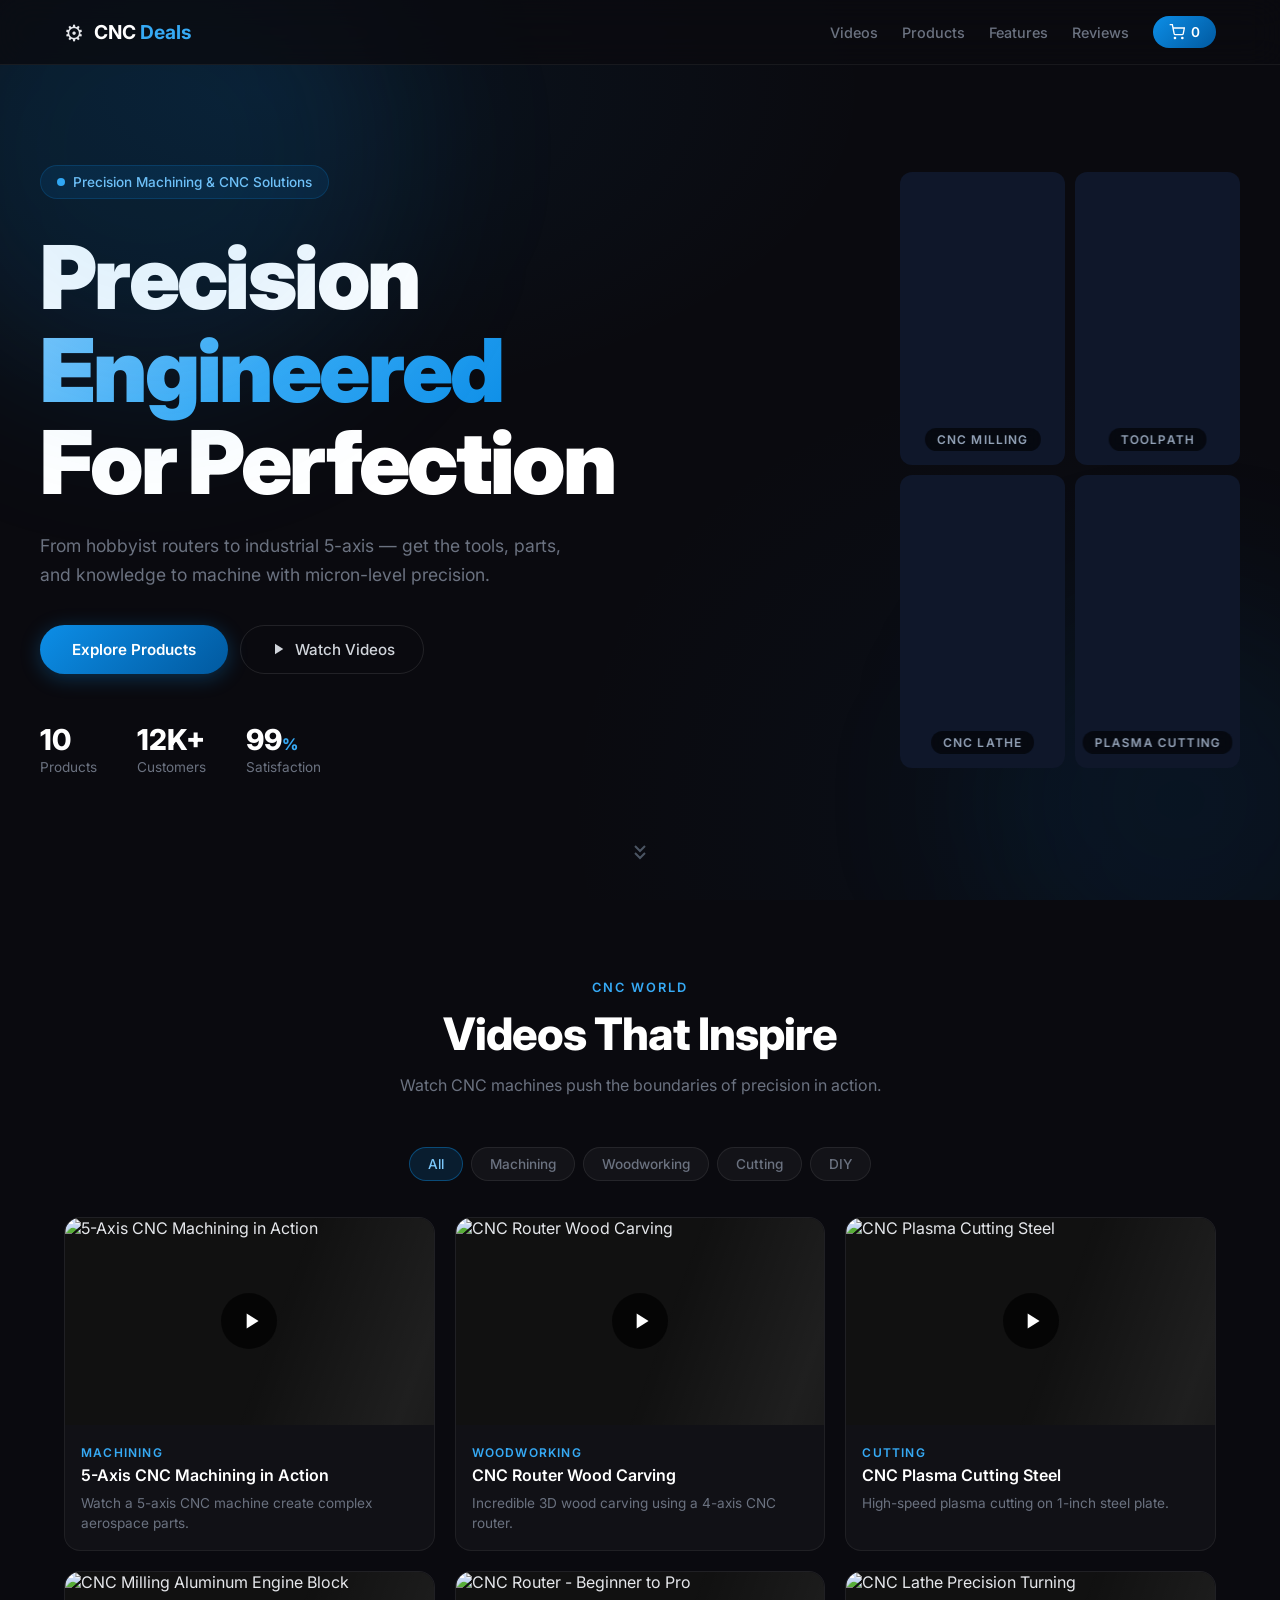
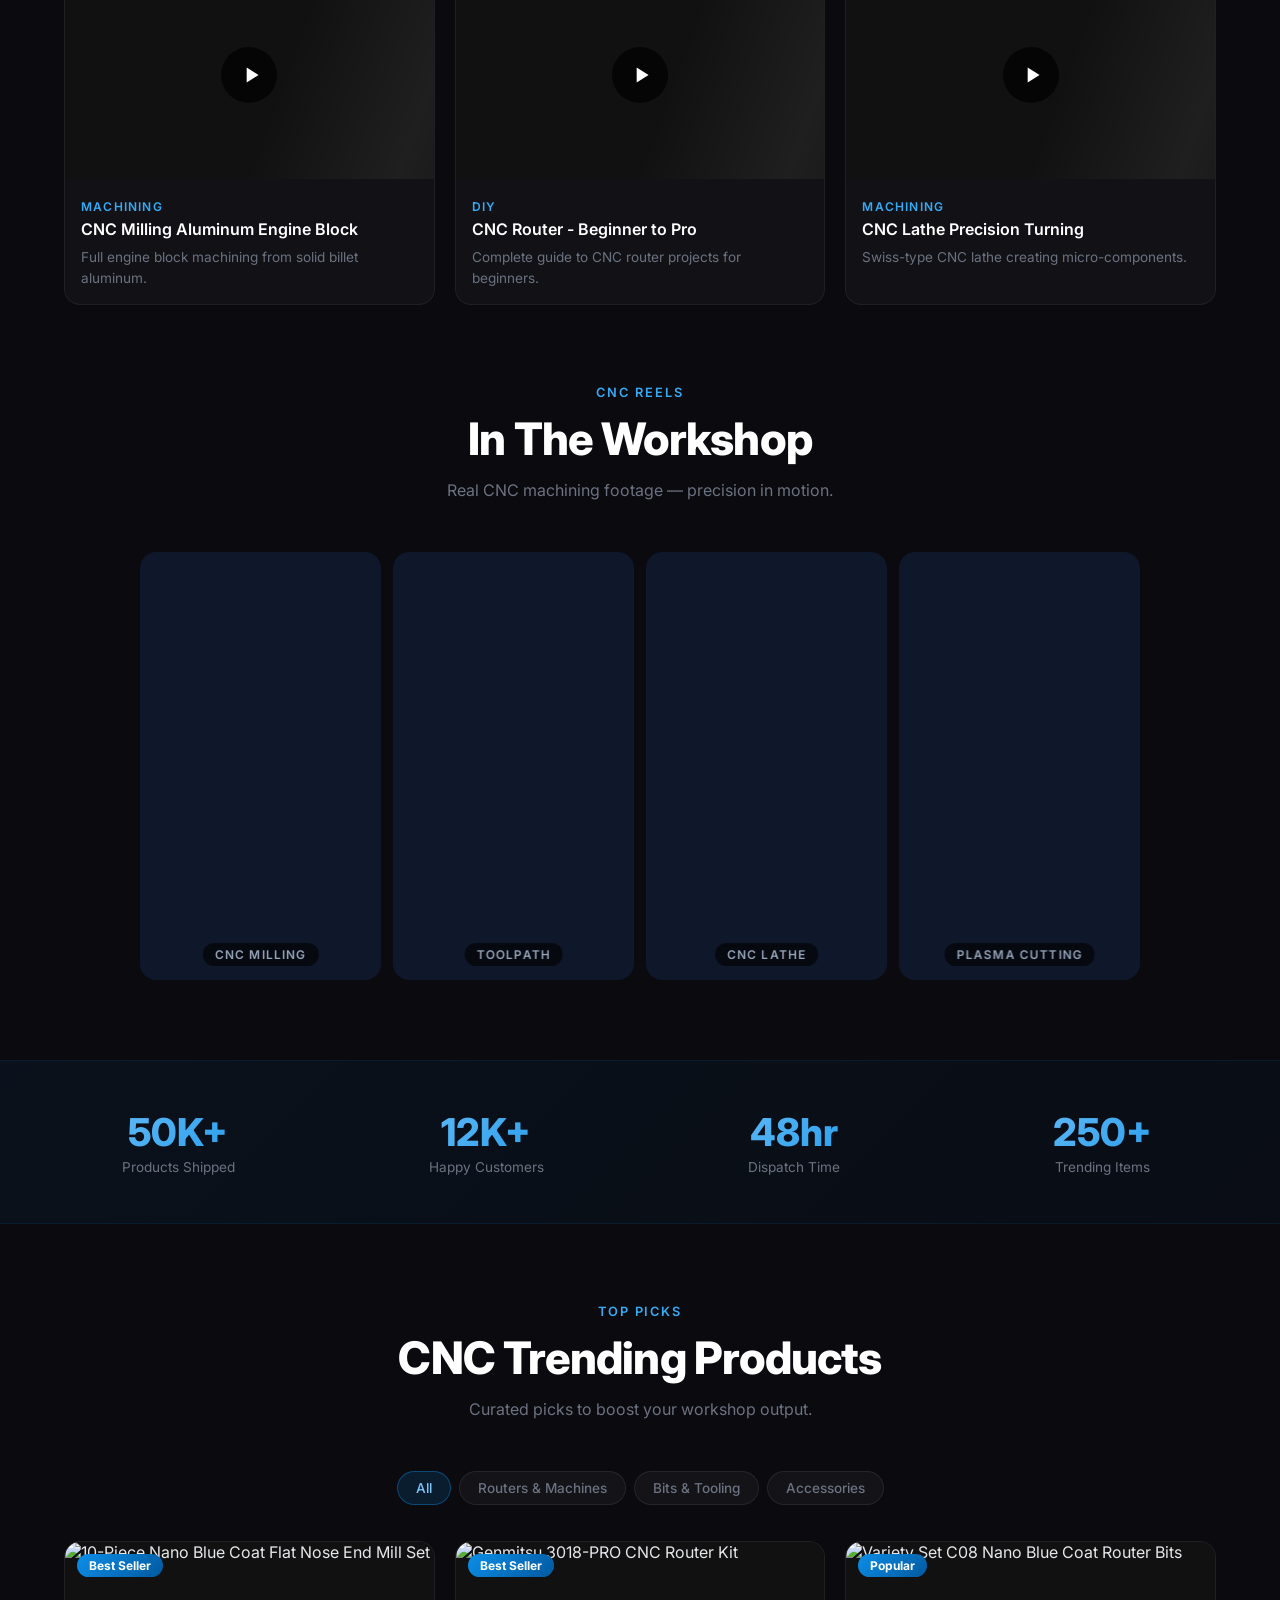
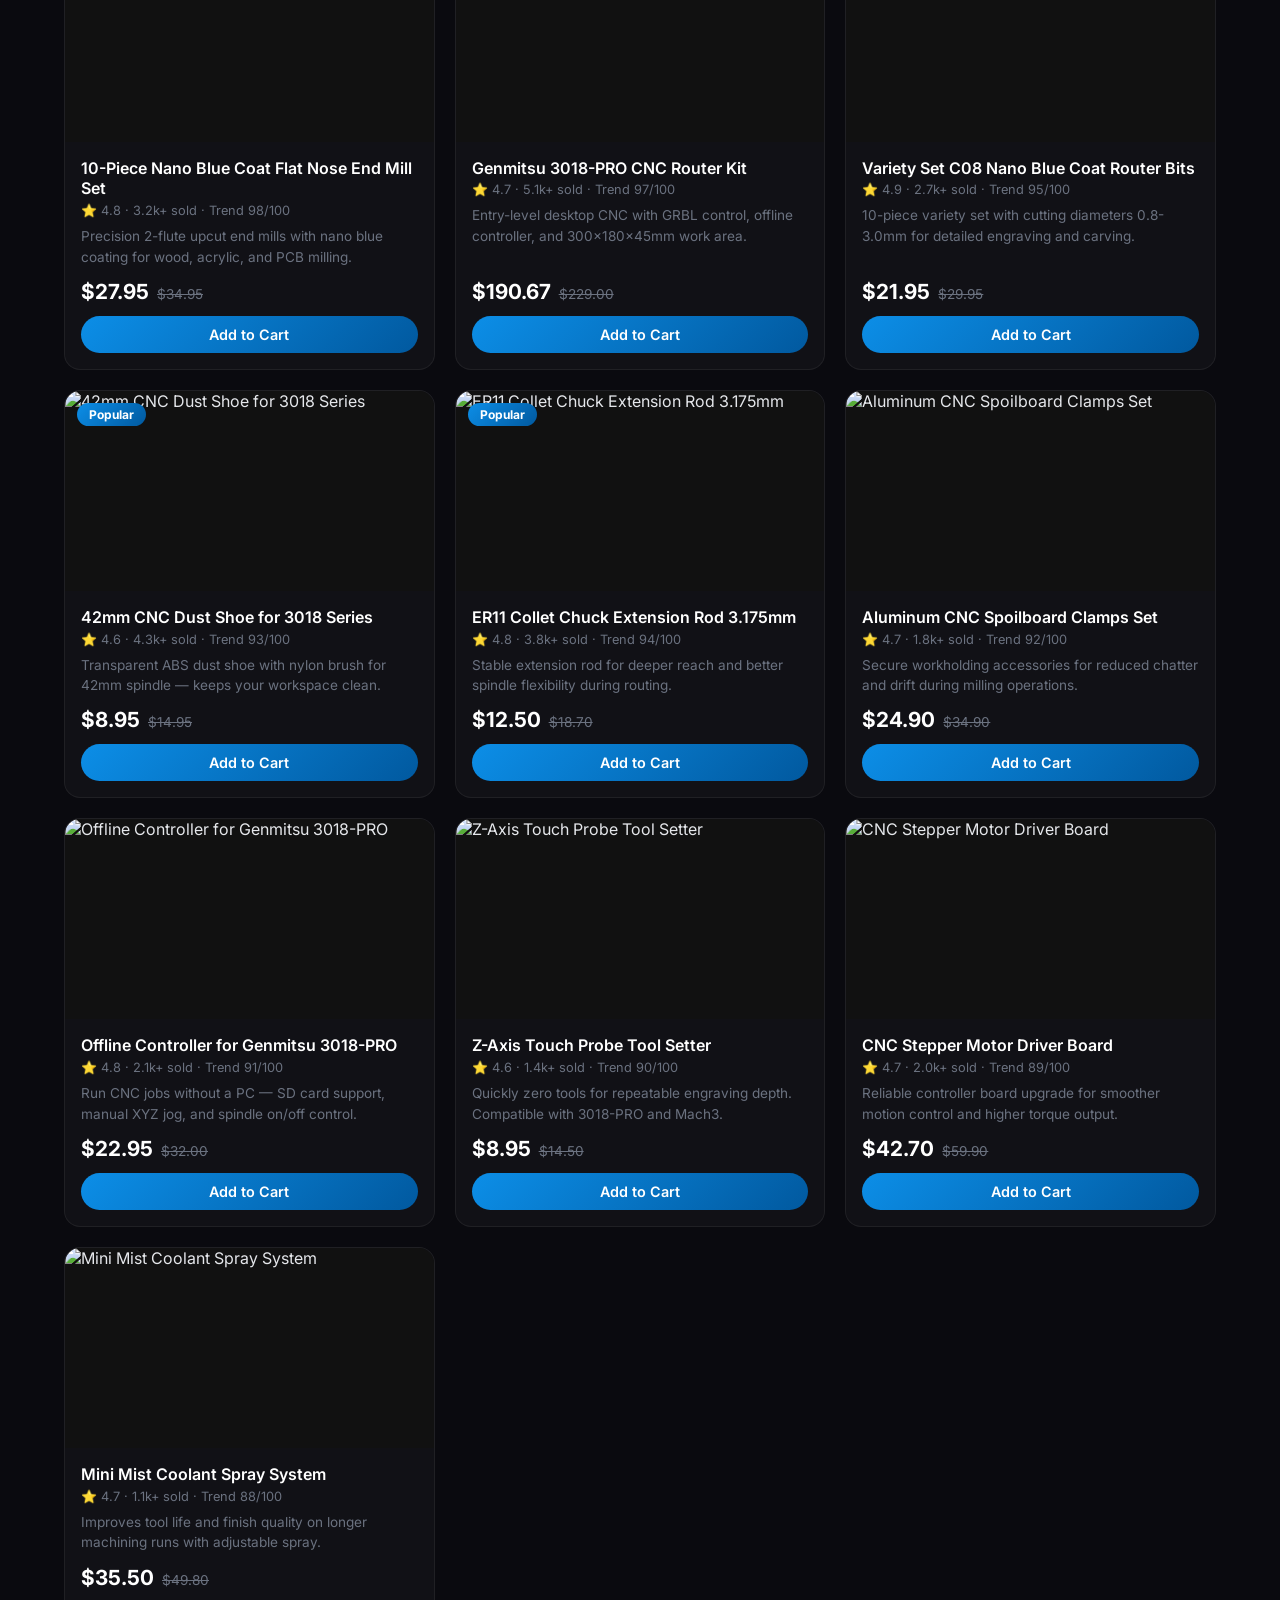
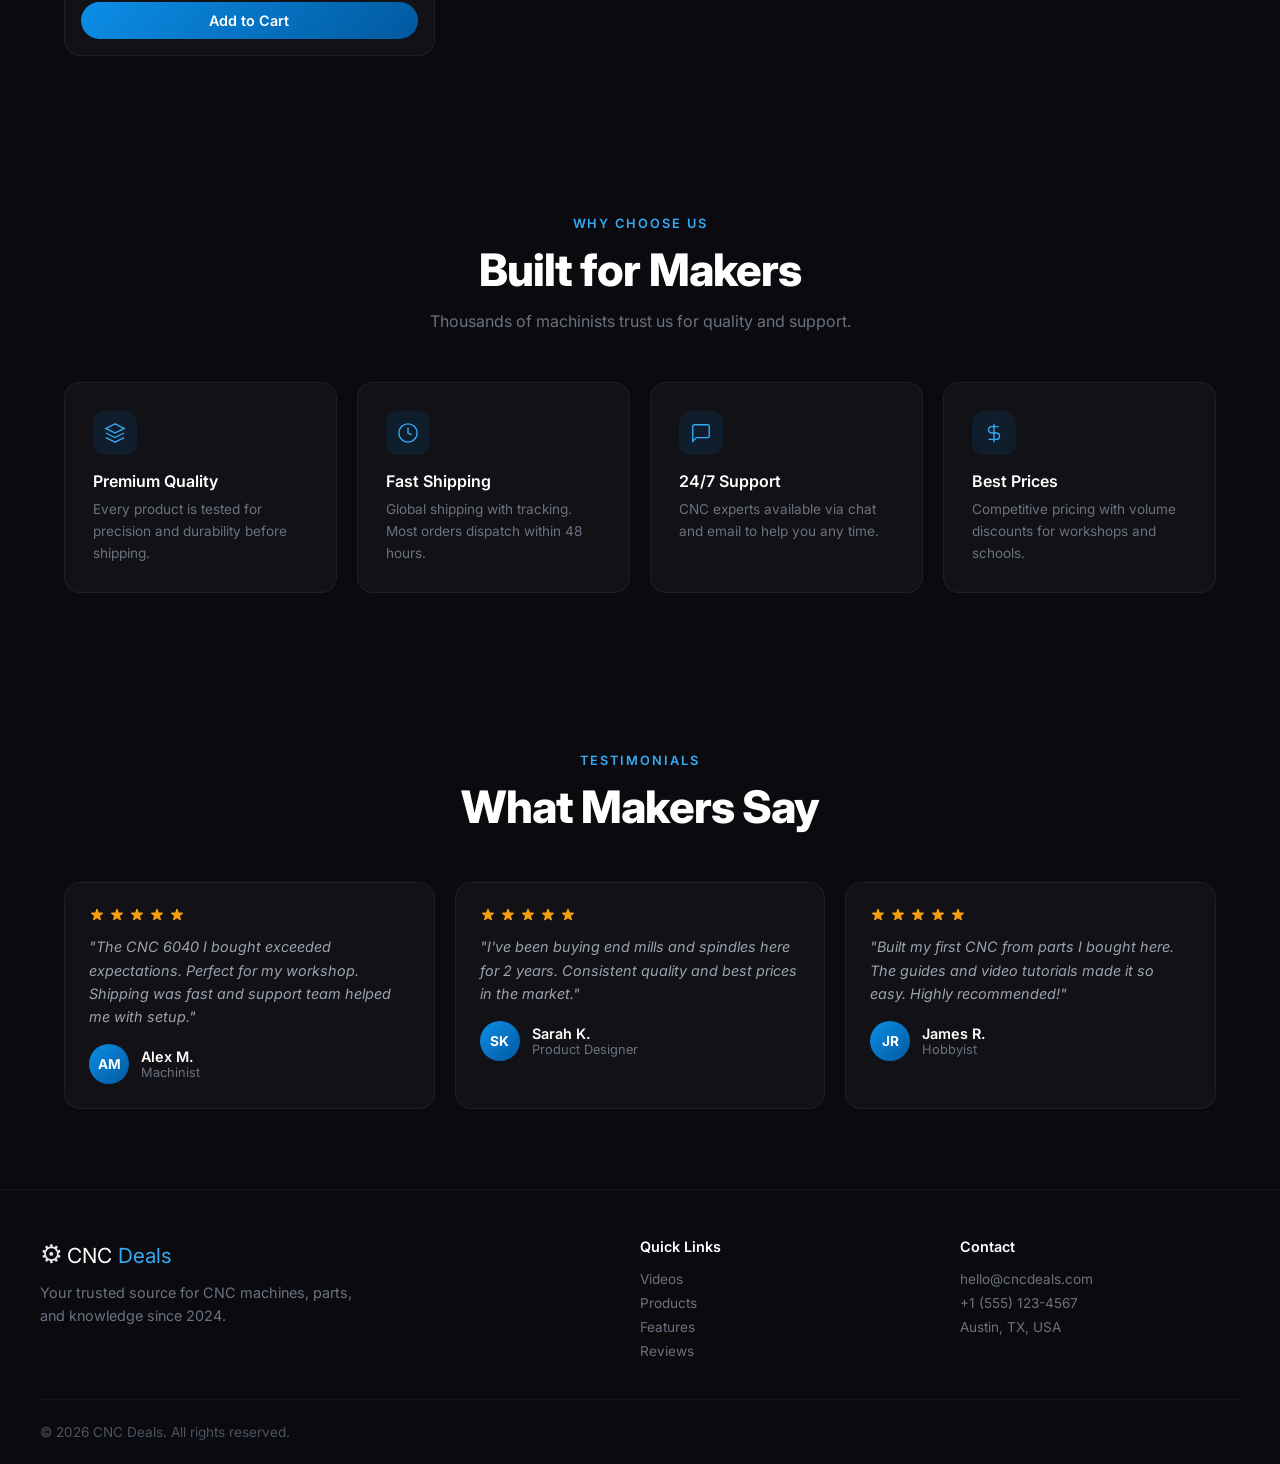
==== commit 66977947: "Replace Canvas CNC animations with real MP4 hero video reels" ====
--- a/index.html
+++ b/index.html
@@ -49,38 +49,58 @@
         <div class="hero-glow hero-glow-1"></div>
         <div class="hero-glow hero-glow-2"></div>
       </div>
-      <div class="hero-content">
-        <div class="hero-chip">
-          <span class="chip-dot"></span>
-          Precision Machining &amp; CNC Solutions
-        </div>
-        <h1 class="hero-title">
-          Precision<br>
-          <span class="gradient-text">Engineered</span><br>
-          For Perfection
-        </h1>
-        <p class="hero-sub" id="hero-sub">
-          From hobbyist routers to industrial 5-axis — get the tools, parts, and knowledge to machine with micron-level precision.
-        </p>
-        <div class="hero-actions">
-          <a href="#catalog" class="btn-primary">Explore Products</a>
-          <a href="#videos" class="btn-ghost">
-            <svg class="btn-icon" viewBox="0 0 24 24" fill="currentColor"><path d="M8 5v14l11-7z"/></svg>
-            Watch Videos
-          </a>
-        </div>
-        <div class="hero-metrics">
-          <div class="metric">
-            <span class="metric-value" id="metric-products">0</span>
-            <span class="metric-label">Products</span>
-          </div>
-          <div class="metric">
-            <span class="metric-value" id="metric-customers">0</span>
-            <span class="metric-label">Customers</span>
-          </div>
-          <div class="metric">
-            <span class="metric-value">99<span class="metric-percent">%</span></span>
-            <span class="metric-label">Satisfaction</span>
+      <div class="hero-inner">
+        <div class="hero-content">
+          <div class="hero-chip">
+            <span class="chip-dot"></span>
+            Precision Machining &amp; CNC Solutions
+          </div>
+          <h1 class="hero-title">
+            Precision<br>
+            <span class="gradient-text">Engineered</span><br>
+            For Perfection
+          </h1>
+          <p class="hero-sub" id="hero-sub">
+            From hobbyist routers to industrial 5-axis — get the tools, parts, and knowledge to machine with micron-level precision.
+          </p>
+          <div class="hero-actions">
+            <a href="#catalog" class="btn-primary">Explore Products</a>
+            <a href="#videos" class="btn-ghost">
+              <svg class="btn-icon" viewBox="0 0 24 24" fill="currentColor"><path d="M8 5v14l11-7z"/></svg>
+              Watch Videos
+            </a>
+          </div>
+          <div class="hero-metrics">
+            <div class="metric">
+              <span class="metric-value" id="metric-products">0</span>
+              <span class="metric-label">Products</span>
+            </div>
+            <div class="metric">
+              <span class="metric-value" id="metric-customers">0</span>
+              <span class="metric-label">Customers</span>
+            </div>
+            <div class="metric">
+              <span class="metric-value">99<span class="metric-percent">%</span></span>
+              <span class="metric-label">Satisfaction</span>
+            </div>
+          </div>
+        </div>
+        <div class="hero-reels">
+          <div class="reel-card" data-label="CNC Milling">
+            <video class="reel-video" src="videos/reel-1.mp4" muted loop playsinline preload="metadata"></video>
+            <div class="reel-label">CNC Milling</div>
+          </div>
+          <div class="reel-card" data-label="Toolpath">
+            <video class="reel-video" src="videos/reel-2.mp4" muted loop playsinline preload="metadata"></video>
+            <div class="reel-label">Toolpath</div>
+          </div>
+          <div class="reel-card" data-label="CNC Lathe">
+            <video class="reel-video" src="videos/reel-3.mp4" muted loop playsinline preload="metadata"></video>
+            <div class="reel-label">CNC Lathe</div>
+          </div>
+          <div class="reel-card" data-label="Plasma Cutting">
+            <video class="reel-video" src="videos/reel-4.mp4" muted loop playsinline preload="metadata"></video>
+            <div class="reel-label">Plasma Cutting</div>
           </div>
         </div>
       </div>
@@ -112,20 +132,24 @@
     <section class="section reel-section">
       <div class="section-header">
         <span class="section-eyebrow">CNC Reels</span>
-        <h2 class="section-title">⚡ In The Workshop</h2>
-        <p class="section-desc">Real-time CNC machining simulations — watch them in action.</p>
+        <h2 class="section-title">In The Workshop</h2>
+        <p class="section-desc">Real CNC machining footage — precision in motion.</p>
       </div>
       <div class="reel-grid" id="reel-grid">
         <div class="reel-card" data-label="CNC Milling">
+          <video class="reel-video" src="videos/reel-1.mp4" muted loop playsinline preload="metadata"></video>
           <div class="reel-label">CNC Milling</div>
         </div>
         <div class="reel-card" data-label="Toolpath">
+          <video class="reel-video" src="videos/reel-2.mp4" muted loop playsinline preload="metadata"></video>
           <div class="reel-label">Toolpath</div>
         </div>
         <div class="reel-card" data-label="CNC Lathe">
+          <video class="reel-video" src="videos/reel-3.mp4" muted loop playsinline preload="metadata"></video>
           <div class="reel-label">CNC Lathe</div>
         </div>
         <div class="reel-card" data-label="Plasma Cutting">
+          <video class="reel-video" src="videos/reel-4.mp4" muted loop playsinline preload="metadata"></video>
           <div class="reel-label">Plasma Cutting</div>
         </div>
       </div>
@@ -323,6 +347,20 @@
   <script src="products.js"></script>
   <script src="app.js"></script>
   <script src="payments.js"></script>
-  <script src="cnc-canvas.js"></script>
+  <script>
+    document.addEventListener('DOMContentLoaded', () => {
+      const videos = document.querySelectorAll('.reel-video');
+      const observer = new IntersectionObserver((entries) => {
+        entries.forEach(entry => {
+          if (entry.isIntersecting) {
+            entry.target.play().catch(() => {});
+          } else {
+            entry.target.pause();
+          }
+        });
+      }, { threshold: 0.3 });
+      videos.forEach(v => observer.observe(v));
+    });
+  </script>
 </body>
 </html>
--- a/styles.css
+++ b/styles.css
@@ -86,7 +86,11 @@
   0%, 100% { transform: translate(0, 0) scale(1); }
   50% { transform: translate(40px, -30px) scale(1.15); }
 }
-.hero-content { position: relative; max-width: 1200px; margin: 0 auto; width: 100%; }
+.hero-inner {
+  display: flex; gap: 48px; align-items: center;
+  max-width: 1200px; margin: 0 auto; width: 100%;
+}
+.hero-content { flex: 1; min-width: 0; }
 .hero-chip {
   display: inline-flex; align-items: center; gap: 8px;
   background: rgba(12, 142, 231, 0.1);
@@ -122,6 +126,17 @@
 }
 .btn-ghost:hover { border-color: rgba(54, 170, 245, 0.4); color: #fff; }
 .btn-icon { width: 18px; height: 18px; }
+.hero-reels {
+  display: grid;
+  grid-template-columns: repeat(2, 1fr);
+  gap: 10px;
+  flex-shrink: 0;
+  width: 340px;
+}
+.hero-reels .reel-card {
+  aspect-ratio: 9 / 16;
+  border-radius: 12px;
+}
 .hero-metrics { display: flex; gap: 40px; }
 .metric { display: flex; flex-direction: column; }
 .metric-value { font-size: 1.8rem; font-weight: 800; color: #fff; }
@@ -211,11 +226,12 @@
   transform: scale(1.02);
   box-shadow: 0 8px 32px rgba(12, 142, 231, 0.2);
 }
-.reel-canvas {
+.reel-video {
   position: absolute;
   inset: 0;
   width: 100%;
   height: 100%;
+  object-fit: cover;
   display: block;
 }
 .reel-label {
@@ -236,6 +252,10 @@
   pointer-events: none;
 }
 
+@media (max-width: 1024px) {
+  .hero-inner { flex-direction: column; gap: 32px; }
+  .hero-reels { width: 100%; max-width: 400px; }
+}
 @media (max-width: 860px) {
   .reel-grid { grid-template-columns: repeat(2, 1fr); }
 }
